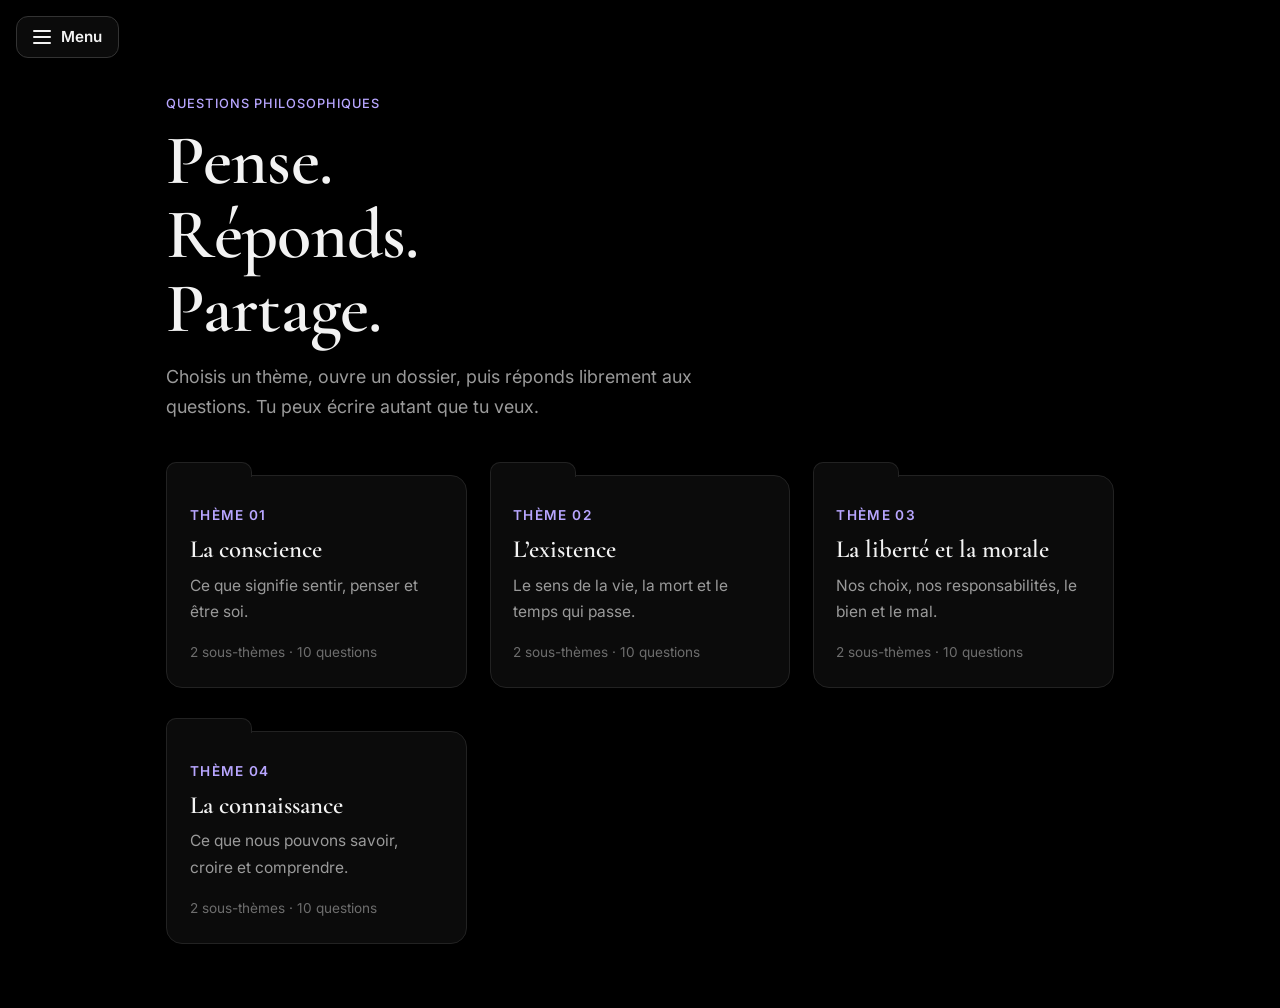
==== index.html @ 87642499 "Update success message text in index.html" ====
<!DOCTYPE html>
<html lang="fr">
<head>
<meta charset="UTF-8">
<meta name="viewport" content="width=device-width, initial-scale=1">
<title>Questions philosophiques</title>
<meta name="description" content="Choisis un thème, ouvre un dossier et réponds librement à des questions philosophiques.">
<link rel="preconnect" href="https://fonts.googleapis.com">
<link rel="preconnect" href="https://fonts.gstatic.com" crossorigin>
<link href="https://fonts.googleapis.com/css2?family=Cormorant+Garamond:ital,wght@0,500;0,600;1,500&family=Inter:wght@400;500;600&display=swap" rel="stylesheet">
<style>
:root{--noir:#000;--carte:#0b0b0b;--ligne:#222;--txt:#f3f3f3;--mut:#9a9a9a;--acc:#b8a6ff;
--serif:"Cormorant Garamond",Georgia,serif;--sans:"Inter",system-ui,-apple-system,"Segoe UI",Arial,sans-serif}
*{box-sizing:border-box}
html{scroll-behavior:smooth}
body{margin:0;background:var(--noir);color:var(--txt);font:400 1.05rem/1.7 var(--sans);min-height:100vh}
a{color:inherit}
:focus-visible{outline:2px solid var(--acc);outline-offset:3px}

/* Bouton menu en haut à gauche */
.btn-menu{position:fixed;top:1rem;left:1rem;z-index:40;display:flex;align-items:center;gap:.6rem;
background:#0b0b0b;color:var(--txt);border:1px solid #333;border-radius:12px;padding:.65rem 1rem;
font:600 .95rem var(--sans);cursor:pointer;transition:.25s}
.btn-menu:hover{border-color:var(--acc);box-shadow:0 0 24px -6px var(--acc)}
.btn-menu .barres{display:grid;gap:4px}
.btn-menu .barres i{display:block;width:18px;height:2px;background:currentColor;border-radius:2px}

/* Tiroir de navigation */
.voile{position:fixed;inset:0;background:rgba(0,0,0,.7);opacity:0;visibility:hidden;transition:.3s;z-index:45}
.tiroir{position:fixed;top:0;left:0;bottom:0;width:min(23rem,88vw);background:#050505;border-right:1px solid var(--ligne);
transform:translateX(-100%);visibility:hidden;transition:transform .3s,visibility .3s;z-index:50;overflow-y:auto;padding:1.2rem 1.2rem 3rem}
.ouvert .tiroir{transform:none;visibility:visible}
.ouvert .voile{opacity:1;visibility:visible}
.tiroir-haut{display:flex;justify-content:space-between;align-items:center;margin-bottom:1.4rem}
.tiroir-haut strong{font:600 1.5rem var(--serif)}
.fermer{background:none;border:1px solid #333;color:var(--txt);border-radius:10px;width:38px;height:38px;font-size:1.2rem;cursor:pointer}
.tiroir a.accueil{display:block;padding:.7rem .8rem;border-radius:10px;text-decoration:none;color:var(--mut);margin-bottom:.6rem}
.tiroir a.accueil:hover{color:var(--txt);background:#111}
.tiroir details{border-top:1px solid var(--ligne);padding:.3rem 0}
.tiroir summary{cursor:pointer;list-style:none;padding:.8rem .8rem;font:600 1.25rem var(--serif);display:flex;justify-content:space-between;gap:1rem}
.tiroir summary::-webkit-details-marker{display:none}
.tiroir summary::after{content:"+";color:var(--acc);font-family:var(--sans)}
.tiroir details[open] summary::after{content:"−"}
.tiroir details a{display:block;margin:.15rem 0 .15rem .8rem;padding:.55rem .9rem;border-left:2px solid #2a2a2a;color:var(--mut);text-decoration:none;font-size:.97rem}
.tiroir details a:hover{color:var(--txt);border-left-color:var(--acc);background:#0d0d0d}

/* Scène principale */
main{max-width:62rem;margin:0 auto;padding:5.5rem 1.4rem 4rem}
.fil{font-size:.9rem;color:var(--mut);margin-bottom:1.6rem}
.fil a{color:var(--mut);text-decoration:none}
.fil a:hover{color:var(--txt)}
.fil span{margin:0 .4rem;opacity:.5}
h1{font:600 clamp(2.4rem,7vw,4.4rem)/1.05 var(--serif);margin:0 0 1rem;letter-spacing:-.01em}
h1.q{font-size:clamp(1.9rem,5vw,3rem);line-height:1.15}
.intro{color:var(--mut);max-width:38rem;margin:0 0 2.4rem;font-size:1.12rem}
.etiquette{display:inline-block;font:500 .8rem var(--sans);letter-spacing:.08em;text-transform:uppercase;color:var(--acc);margin-bottom:.8rem}
.vue{animation:entree .45s ease both}
@keyframes entree{from{opacity:0;transform:translateY(12px)}to{opacity:1;transform:none}}

/* Dossiers */
.grille{display:grid;grid-template-columns:repeat(auto-fill,minmax(16rem,1fr));gap:1.8rem 1.4rem}
.dossier{position:relative;display:block;margin-top:14px;padding:1.5rem 1.4rem 1.4rem;background:var(--carte);
border:1px solid var(--ligne);border-radius:0 16px 16px 16px;text-decoration:none;color:inherit;transition:.25s}
.dossier::before{content:"";position:absolute;top:-14px;left:-1px;width:84px;height:14px;background:var(--carte);
border:1px solid var(--ligne);border-bottom:0;border-radius:10px 10px 0 0;transition:.25s}
.dossier:hover{transform:translateY(-4px);border-color:var(--acc);box-shadow:0 18px 40px -18px var(--acc)}
.dossier:hover::before{border-color:var(--acc)}
.dossier .num{font:600 .85rem var(--sans);color:var(--acc);letter-spacing:.1em}
.dossier h3{font:600 1.55rem/1.2 var(--serif);margin:.4rem 0 .5rem}
.dossier p{margin:0;color:var(--mut);font-size:.97rem}
.dossier .compte{display:block;margin-top:1rem;font-size:.85rem;color:#6d6d6d}

/* Liste de questions */
.questions{list-style:none;margin:0;padding:0;max-width:46rem}
.questions a{display:flex;gap:1.1rem;align-items:baseline;padding:1.15rem .4rem;border-top:1px solid var(--ligne);text-decoration:none;transition:.2s}
.questions li:last-child a{border-bottom:1px solid var(--ligne)}
.questions a:hover{padding-left:1rem;background:#080808;color:var(--acc)}
.questions .n{font:600 1rem var(--serif);color:var(--acc);min-width:1.6rem}
.questions .t{font:500 1.25rem/1.4 var(--serif)}

/* Formulaire de réponse */
form{max-width:46rem}
label{display:block;font:600 .9rem var(--sans);margin:1.6rem 0 .5rem}
textarea,input[type=text],input[type=email]{width:100%;background:#070707;color:var(--txt);border:1px solid #2a2a2a;border-radius:14px;
padding:1rem 1.1rem;font:400 1.05rem/1.7 var(--sans);transition:.2s}
textarea{min-height:16rem;resize:vertical}
textarea:focus,input:focus{outline:none;border-color:var(--acc);box-shadow:0 0 0 3px rgba(184,166,255,.18)}
::placeholder{color:#5f5f5f}
.deux{display:grid;grid-template-columns:1fr 1fr;gap:1rem}
.piege{position:absolute;left:-9999px;width:1px;height:1px;opacity:0}
.envoyer{margin-top:1.6rem;display:inline-flex;align-items:center;gap:.6rem;background:var(--txt);color:#000;border:0;border-radius:14px;
padding:.95rem 1.7rem;font:600 1rem var(--sans);cursor:pointer;transition:.25s}
.envoyer:hover{background:var(--acc);transform:translateY(-2px)}
.envoyer:disabled{opacity:.5;cursor:wait;transform:none}
.etat{min-height:1.6rem;margin:1rem 0 0;font-size:.98rem}
.etat.ok{color:#7ee2a8}.etat.err{color:#ff8a8a}
.note{margin-top:1.4rem;font-size:.85rem;color:#6d6d6d}
.suite{display:flex;flex-wrap:wrap;gap:1.4rem;margin-top:2rem;font-size:.95rem}
.suite a{color:var(--acc);text-decoration:none}
.suite a:hover{text-decoration:underline}

@media(max-width:640px){.deux{grid-template-columns:1fr}.btn-menu span.mot{display:none}}
@media(prefers-reduced-motion:reduce){*{animation:none!important;transition:none!important}html{scroll-behavior:auto}}
</style>
</head>
<body>

<button class="btn-menu" id="btnMenu" aria-expanded="false" aria-controls="tiroir">
  <span class="barres" aria-hidden="true"><i></i><i></i><i></i></span><span class="mot">Menu</span>
</button>
<div class="voile" id="voile"></div>
<aside class="tiroir" id="tiroir" aria-label="Thèmes philosophiques">
  <div class="tiroir-haut"><strong>Thèmes</strong><button class="fermer" id="fermer" aria-label="Fermer le menu">✕</button></div>
  <a class="accueil" href="#">← Accueil</a>
  <nav id="navThemes"></nav>
</aside>

<main id="scene"></main>

<script>
(function(){
  /* ADRESSE QUI REÇOIT LES RÉPONSES (voir les explications après le code) */
  var ENDPOINT = "https://formsubmit.co/ajax/tabomar2007@gmail.com";

  var T = [
    {n:"La conscience", d:"Ce que signifie sentir, penser et être soi.", s:[
      {n:"L’esprit et le corps", q:[
        "Mon esprit est-il identique à mon cerveau ?",
        "Un robot pourrait-il un jour être vraiment conscient ?",
        "Pourquoi ressentons-nous des émotions plutôt que de simplement réagir ?",
        "Les animaux ont-ils une conscience comparable à la nôtre ?",
        "Que se passe-t-il dans notre conscience quand nous dormons ou rêvons ?"]},
      {n:"Le moi et l’identité", q:[
        "Suis-je la même personne qu’il y a dix ans ?",
        "Qu’est-ce qui fait de moi quelqu’un d’unique ?",
        "Le regard des autres façonne-t-il qui je suis ?",
        "Peut-on se connaître vraiment soi-même ?",
        "Si je perdais tous mes souvenirs, serais-je encore moi ?"]}]},
    {n:"L’existence", d:"Le sens de la vie, la mort et le temps qui passe.", s:[
      {n:"Le sens de la vie", q:[
        "La vie a-t-elle un sens, ou devons-nous le créer ?",
        "Le bonheur est-il le but de l’existence ?",
        "Faut-il souffrir pour grandir ?",
        "Qu’est-ce qui donne de la valeur à une vie ?",
        "Vaut-il mieux vivre intensément ou vivre longtemps ?"]},
      {n:"La mort et le temps", q:[
        "Faut-il avoir peur de la mort ?",
        "La mort donne-t-elle un sens à la vie ?",
        "Le temps existe-t-il vraiment, ou n’est-il qu’une impression de notre esprit ?",
        "Que reste-t-il de nous quand nous disparaissons ?",
        "Vivrions-nous mieux si nous étions immortels ?"]}]},
    {n:"La liberté et la morale", d:"Nos choix, nos responsabilités, le bien et le mal.", s:[
      {n:"Le libre arbitre", q:[
        "Sommes-nous vraiment libres de nos choix ?",
        "Peut-on être responsable de ce que l’on n’a pas choisi d’être ?",
        "Être libre, est-ce faire tout ce que l’on veut ?",
        "Notre éducation décide-t-elle de nos choix à notre place ?",
        "Un monde où tout serait prévisible serait-il un monde sans liberté ?"]},
      {n:"Le bien et le mal", q:[
        "Le bien et le mal existent-ils indépendamment des cultures ?",
        "Le mensonge est-il parfois justifié ?",
        "Peut-on faire le mal en croyant faire le bien ?",
        "Faut-il juger une action sur ses intentions ou sur ses conséquences ?",
        "Pourquoi devrions-nous être justes quand personne ne nous voit ?"]}]},
    {n:"La connaissance", d:"Ce que nous pouvons savoir, croire et comprendre.", s:[
      {n:"Vérité et réalité", q:[
        "Existe-t-il une vérité absolue ?",
        "Peut-on être certain que le monde est tel que nous le percevons ?",
        "Nos sens nous trompent-ils plus qu’ils ne nous renseignent ?",
        "Une vérité douloureuse vaut-elle mieux qu’un mensonge réconfortant ?",
        "La science peut-elle tout expliquer ?"]},
      {n:"Raison et croyance", q:[
        "Peut-on croire sans preuve ?",
        "La raison suffit-elle pour bien vivre ?",
        "Doute-t-on trop ou pas assez aujourd’hui ?",
        "Les émotions sont-elles un obstacle à la pensée juste ?",
        "Que signifie vraiment « comprendre » quelque chose ?"]}]}
  ];

  var scene = document.getElementById("scene");
  var body = document.body;

  /* Menu latéral */
  var nav = document.getElementById("navThemes");
  nav.innerHTML = T.map(function(t, i){
    return '<details><summary>' + t.n + '</summary>' +
      t.s.map(function(s, j){ return '<a href="#t' + i + '-s' + j + '">' + s.n + '</a>'; }).join("") +
      '</details>';
  }).join("");
  var btn = document.getElementById("btnMenu");
  function menu(ouvre){
    body.classList.toggle("ouvert", ouvre);
    btn.setAttribute("aria-expanded", ouvre);
    if(ouvre){ document.getElementById("fermer").focus(); } else if(document.activeElement && document.activeElement.closest && document.activeElement.closest("#tiroir")){ btn.focus(); }
  }
  btn.addEventListener("click", function(){ menu(!body.classList.contains("ouvert")); });
  document.getElementById("fermer").addEventListener("click", function(){ menu(false); });
  document.getElementById("voile").addEventListener("click", function(){ menu(false); });
  document.addEventListener("keydown", function(e){ if(e.key === "Escape") menu(false); });

  /* Affichage selon l'adresse (#t0-s1-q2) */
  function fil(parts){
    return '<nav class="fil" aria-label="Fil d’Ariane">' + parts.map(function(p){
      return p.h ? '<a href="' + p.h + '">' + p.l + '</a>' : '<b>' + p.l + '</b>';
    }).join('<span>/</span>') + '</nav>';
  }
  function afficher(){
    var m = /^#t(\d+)(?:-s(\d+))?(?:-q(\d+))?$/.exec(location.hash);
    var t = m ? T[+m[1]] : null, s = t && m[2] !== undefined ? t.s[+m[2]] : null, q = s && m[3] !== undefined ? s.q[+m[3]] : null;
    var h = "";
    if(!t){
      h = '<div class="vue"><span class="etiquette">Questions philosophiques</span>' +
        '<h1>Pense.<br>Réponds.<br>Partage.</h1>' +
        '<p class="intro">Choisis un thème, ouvre un dossier, puis réponds librement aux questions. Tu peux écrire autant que tu veux.</p>' +
        '<div class="grille">' + T.map(function(x, i){
          return '<a class="dossier" href="#t' + i + '"><span class="num">THÈME 0' + (i+1) + '</span><h3>' + x.n + '</h3><p>' + x.d + '</p><span class="compte">' + x.s.length + ' sous-thèmes · ' + x.s.length*5 + ' questions</span></a>';
        }).join("") + '</div></div>';
    } else if(!s){
      h = '<div class="vue">' + fil([{l:"Accueil",h:"#"},{l:t.n}]) + '<h1>' + t.n + '</h1><p class="intro">' + t.d + '</p><div class="grille">' +
        t.s.map(function(x, j){
          return '<a class="dossier" href="#t' + m[1] + '-s' + j + '"><span class="num">DOSSIER 0' + (j+1) + '</span><h3>' + x.n + '</h3><span class="compte">5 questions</span></a>';
        }).join("") + '</div></div>';
    } else if(q === null){
      h = '<div class="vue">' + fil([{l:"Accueil",h:"#"},{l:t.n,h:"#t"+m[1]},{l:s.n}]) + '<h1>' + s.n + '</h1><p class="intro">Choisis une question et réponds comme tu veux.</p><ol class="questions">' +
        s.q.map(function(x, k){
          return '<li><a href="#t' + m[1] + '-s' + m[2] + '-q' + k + '"><span class="n">' + (k+1) + '</span><span class="t">' + x + '</span></a></li>';
        }).join("") + '</ol></div>';
    } else {
      var k = +m[3], base = "#t" + m[1] + "-s" + m[2];
      var suiv = k < 4 ? '<a href="' + base + '-q' + (k+1) + '">Question suivante →</a>' : "";
      h = '<div class="vue">' + fil([{l:"Accueil",h:"#"},{l:t.n,h:"#t"+m[1]},{l:s.n,h:base},{l:"Question " + (k+1)}]) +
        '<span class="etiquette">' + t.n + ' · ' + s.n + '</span><h1 class="q">' + q + '</h1>' +
        '<form id="form" novalidate>' +
        '<label for="rep">Ta réponse</label>' +
        '<textarea id="rep" name="reponse" placeholder="Écris ici, sans limite de longueur…" required></textarea>' +
        '<div class="deux"><div><label for="prenom">Ton prénom (facultatif)</label><input type="text" id="prenom" name="prenom" autocomplete="given-name"></div>' +
        '<div><label for="mail">Ton email (facultatif)</label><input type="email" id="mail" name="email" autocomplete="email"></div></div>' +
        '<input type="text" name="_honey" class="piege" tabindex="-1" autocomplete="off" aria-hidden="true">' +
        '<button class="envoyer" type="submit">Envoyer ma réponse</button>' +
        '<p class="etat" id="etat" role="status"></p>' +
        '<p class="note">Ta réponse est envoyée par email à l’auteur du site. Ne mets pas d’informations trop personnelles.</p>' +
        '<div class="suite"><a href="' + base + '">← Toutes les questions</a>' + suiv + '</div></form></div>';
    }
    scene.innerHTML = h;
    window.scrollTo(0, 0);
    document.title = (q || (s && s.n) || (t && t.n) || "Questions philosophiques") + " · Philosophie";
    if(q){ branche(t.n, s.n, q, k); }
  }

  /* Envoi de la réponse par email */
  function branche(theme, sous, question, k){
    var f = document.getElementById("form"), etat = document.getElementById("etat");
    f.addEventListener("submit", function(e){
      e.preventDefault();
      var rep = f.reponse.value.trim();
      etat.className = "etat";
      if(!rep){ etat.className = "etat err"; etat.textContent = "Écris ta réponse avant de l’envoyer."; f.reponse.focus(); return; }
      var b = f.querySelector(".envoyer"); b.disabled = true; etat.textContent = "Envoi en cours…";
      var data = {
        _subject: "Réponse philosophique : " + question,
        _template: "table", _captcha: "false", _honey: f._honey.value,
        theme: theme, sous_theme: sous, question: question, reponse: rep,
        prenom: f.prenom.value.trim() || "(anonyme)", email: f.email.value.trim() || "(non donné)"
      };
      if(f.email.value.trim()) data._replyto = f.email.value.trim();
      fetch(ENDPOINT, {method:"POST", headers:{"Content-Type":"application/json","Accept":"application/json"}, body:JSON.stringify(data)})
        .then(function(r){ return r.json(); })
        .then(function(j){
          if(j && (j.success === true || j.success === "true")){
            etat.className = "etat ok"; etat.textContent = "Merci  de ta réponse";
            f.reponse.value = "";
          } else { throw new Error("refus"); }
        })
        .catch(function(){
          etat.className = "etat err";
          etat.textContent = "L’envoi a échoué. Ta réponse est toujours dans la case : copie-la, puis réessaie dans un moment.";
        })
        .then(function(){ b.disabled = false; });
    });
  }

  window.addEventListener("hashchange", function(){ menu(false); afficher(); });
  afficher();
})();
</script>
</body>
</html>
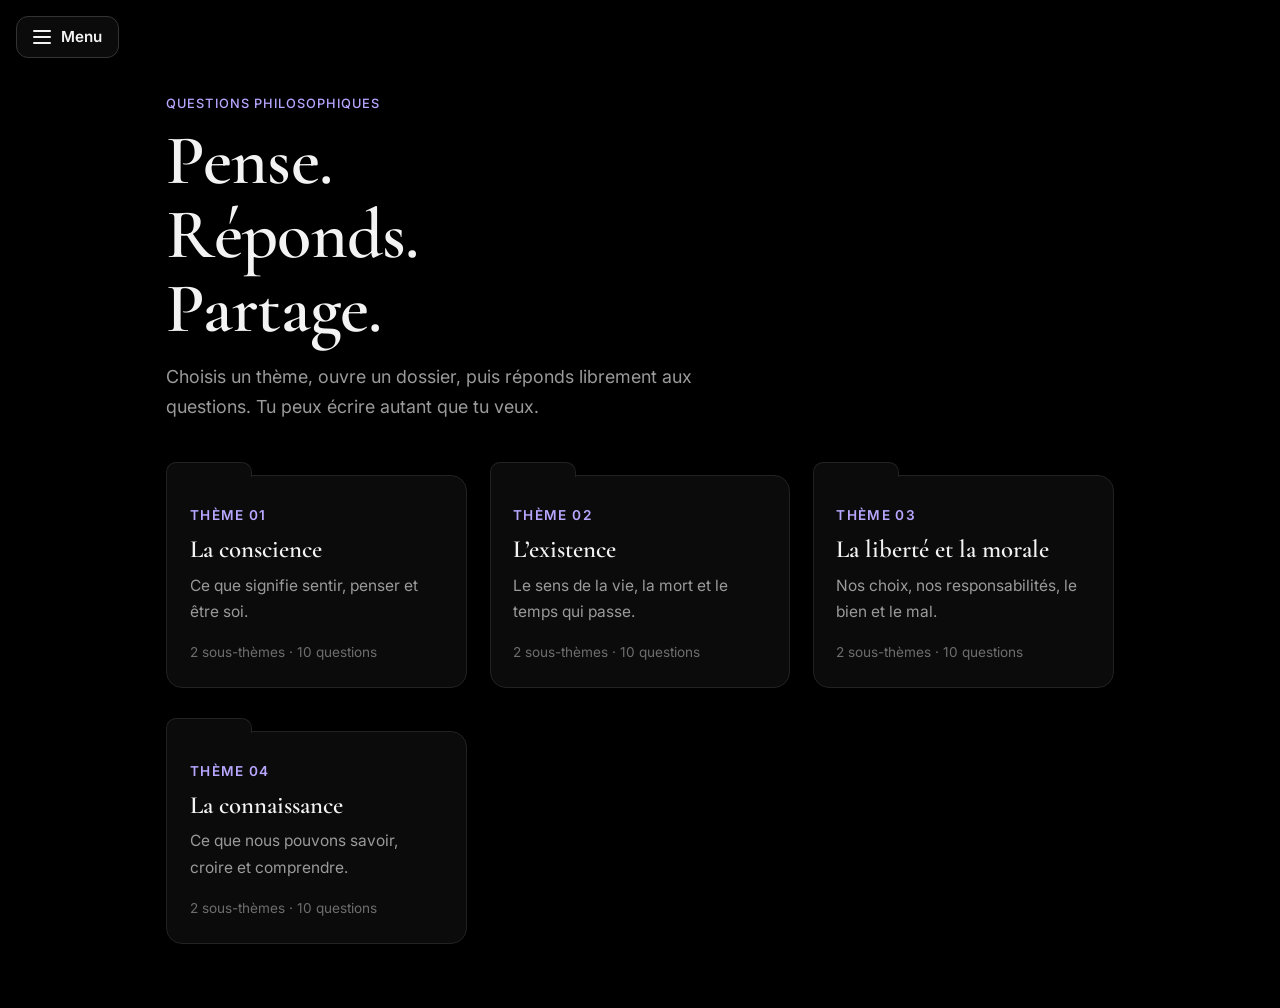
==== commit 08577c3d: "Add script tag for bibliotheque.js in index.html" ====
--- a/index.html
+++ b/index.html
@@ -103,6 +103,8 @@
 @media(prefers-reduced-motion:reduce){*{animation:none!important;transition:none!important}html{scroll-behavior:auto}}
 </style>
 </head>
+
+<script src="bibliotheque.js"></script>
 <body>
 
 <button class="btn-menu" id="btnMenu" aria-expanded="false" aria-controls="tiroir">
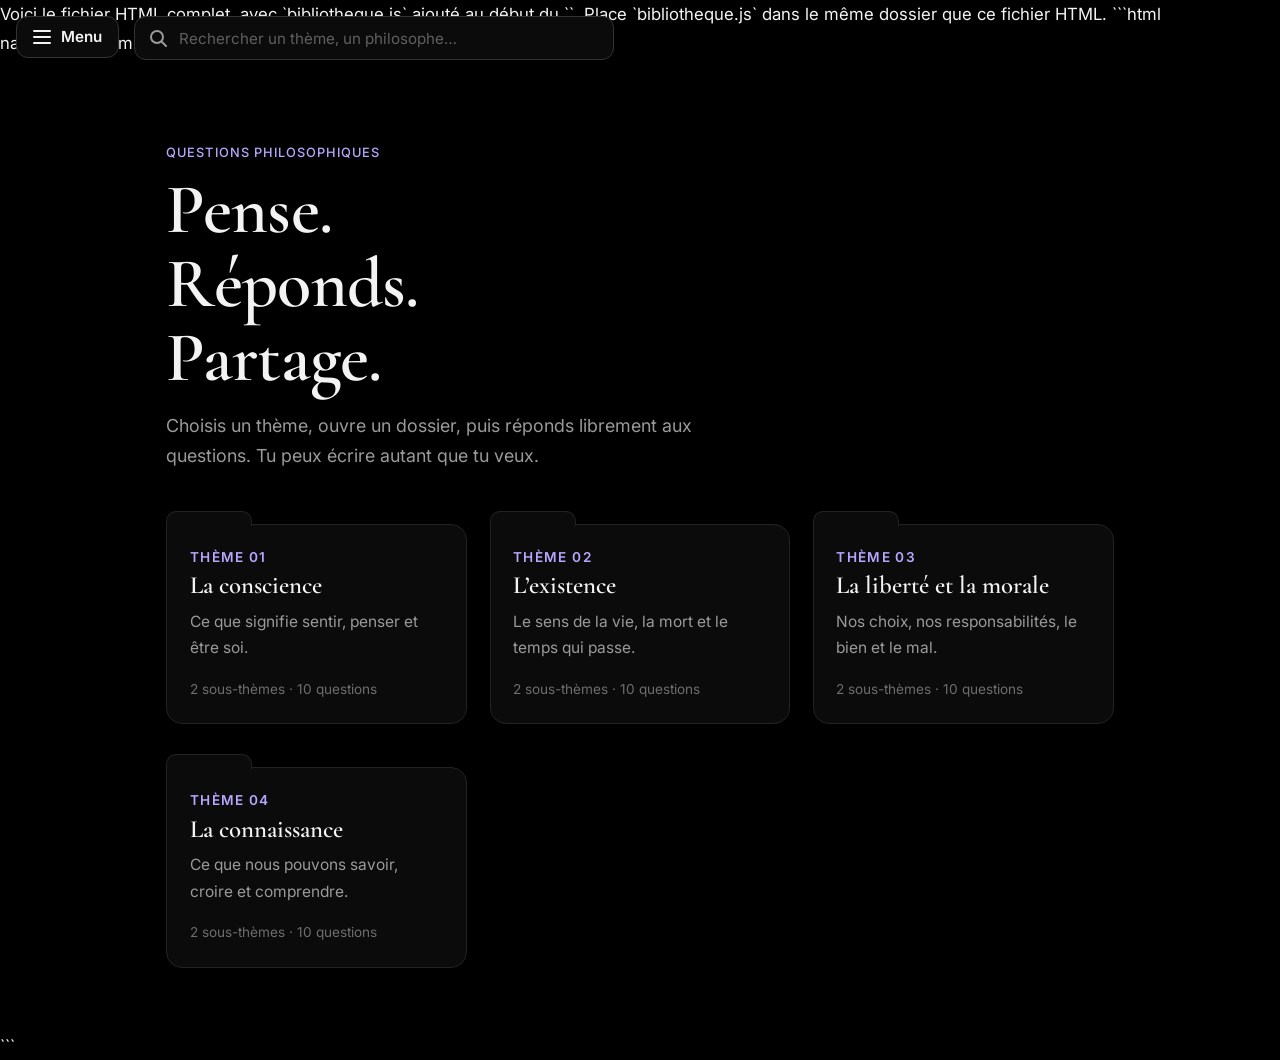
==== commit 06e4babd: "Update print statement from 'Hello' to 'Goodbye'" ====
--- a/index.html
+++ b/index.html
@@ -1,289 +1,890 @@
+Voici le fichier HTML complet, avec `bibliotheque.js` ajouté au début du `<body>`. Place `bibliotheque.js` dans le même dossier que ce fichier HTML.
+
+```html name=index.html
 <!DOCTYPE html>
 <html lang="fr">
 <head>
-<meta charset="UTF-8">
-<meta name="viewport" content="width=device-width, initial-scale=1">
-<title>Questions philosophiques</title>
-<meta name="description" content="Choisis un thème, ouvre un dossier et réponds librement à des questions philosophiques.">
-<link rel="preconnect" href="https://fonts.googleapis.com">
-<link rel="preconnect" href="https://fonts.gstatic.com" crossorigin>
-<link href="https://fonts.googleapis.com/css2?family=Cormorant+Garamond:ital,wght@0,500;0,600;1,500&family=Inter:wght@400;500;600&display=swap" rel="stylesheet">
-<style>
-:root{--noir:#000;--carte:#0b0b0b;--ligne:#222;--txt:#f3f3f3;--mut:#9a9a9a;--acc:#b8a6ff;
---serif:"Cormorant Garamond",Georgia,serif;--sans:"Inter",system-ui,-apple-system,"Segoe UI",Arial,sans-serif}
-*{box-sizing:border-box}
-html{scroll-behavior:smooth}
-body{margin:0;background:var(--noir);color:var(--txt);font:400 1.05rem/1.7 var(--sans);min-height:100vh}
-a{color:inherit}
-:focus-visible{outline:2px solid var(--acc);outline-offset:3px}
-
-/* Bouton menu en haut à gauche */
-.btn-menu{position:fixed;top:1rem;left:1rem;z-index:40;display:flex;align-items:center;gap:.6rem;
-background:#0b0b0b;color:var(--txt);border:1px solid #333;border-radius:12px;padding:.65rem 1rem;
-font:600 .95rem var(--sans);cursor:pointer;transition:.25s}
-.btn-menu:hover{border-color:var(--acc);box-shadow:0 0 24px -6px var(--acc)}
-.btn-menu .barres{display:grid;gap:4px}
-.btn-menu .barres i{display:block;width:18px;height:2px;background:currentColor;border-radius:2px}
-
-/* Tiroir de navigation */
-.voile{position:fixed;inset:0;background:rgba(0,0,0,.7);opacity:0;visibility:hidden;transition:.3s;z-index:45}
-.tiroir{position:fixed;top:0;left:0;bottom:0;width:min(23rem,88vw);background:#050505;border-right:1px solid var(--ligne);
-transform:translateX(-100%);visibility:hidden;transition:transform .3s,visibility .3s;z-index:50;overflow-y:auto;padding:1.2rem 1.2rem 3rem}
-.ouvert .tiroir{transform:none;visibility:visible}
-.ouvert .voile{opacity:1;visibility:visible}
-.tiroir-haut{display:flex;justify-content:space-between;align-items:center;margin-bottom:1.4rem}
-.tiroir-haut strong{font:600 1.5rem var(--serif)}
-.fermer{background:none;border:1px solid #333;color:var(--txt);border-radius:10px;width:38px;height:38px;font-size:1.2rem;cursor:pointer}
-.tiroir a.accueil{display:block;padding:.7rem .8rem;border-radius:10px;text-decoration:none;color:var(--mut);margin-bottom:.6rem}
-.tiroir a.accueil:hover{color:var(--txt);background:#111}
-.tiroir details{border-top:1px solid var(--ligne);padding:.3rem 0}
-.tiroir summary{cursor:pointer;list-style:none;padding:.8rem .8rem;font:600 1.25rem var(--serif);display:flex;justify-content:space-between;gap:1rem}
-.tiroir summary::-webkit-details-marker{display:none}
-.tiroir summary::after{content:"+";color:var(--acc);font-family:var(--sans)}
-.tiroir details[open] summary::after{content:"−"}
-.tiroir details a{display:block;margin:.15rem 0 .15rem .8rem;padding:.55rem .9rem;border-left:2px solid #2a2a2a;color:var(--mut);text-decoration:none;font-size:.97rem}
-.tiroir details a:hover{color:var(--txt);border-left-color:var(--acc);background:#0d0d0d}
-
-/* Scène principale */
-main{max-width:62rem;margin:0 auto;padding:5.5rem 1.4rem 4rem}
-.fil{font-size:.9rem;color:var(--mut);margin-bottom:1.6rem}
-.fil a{color:var(--mut);text-decoration:none}
-.fil a:hover{color:var(--txt)}
-.fil span{margin:0 .4rem;opacity:.5}
-h1{font:600 clamp(2.4rem,7vw,4.4rem)/1.05 var(--serif);margin:0 0 1rem;letter-spacing:-.01em}
-h1.q{font-size:clamp(1.9rem,5vw,3rem);line-height:1.15}
-.intro{color:var(--mut);max-width:38rem;margin:0 0 2.4rem;font-size:1.12rem}
-.etiquette{display:inline-block;font:500 .8rem var(--sans);letter-spacing:.08em;text-transform:uppercase;color:var(--acc);margin-bottom:.8rem}
-.vue{animation:entree .45s ease both}
-@keyframes entree{from{opacity:0;transform:translateY(12px)}to{opacity:1;transform:none}}
-
-/* Dossiers */
-.grille{display:grid;grid-template-columns:repeat(auto-fill,minmax(16rem,1fr));gap:1.8rem 1.4rem}
-.dossier{position:relative;display:block;margin-top:14px;padding:1.5rem 1.4rem 1.4rem;background:var(--carte);
-border:1px solid var(--ligne);border-radius:0 16px 16px 16px;text-decoration:none;color:inherit;transition:.25s}
-.dossier::before{content:"";position:absolute;top:-14px;left:-1px;width:84px;height:14px;background:var(--carte);
-border:1px solid var(--ligne);border-bottom:0;border-radius:10px 10px 0 0;transition:.25s}
-.dossier:hover{transform:translateY(-4px);border-color:var(--acc);box-shadow:0 18px 40px -18px var(--acc)}
-.dossier:hover::before{border-color:var(--acc)}
-.dossier .num{font:600 .85rem var(--sans);color:var(--acc);letter-spacing:.1em}
-.dossier h3{font:600 1.55rem/1.2 var(--serif);margin:.4rem 0 .5rem}
-.dossier p{margin:0;color:var(--mut);font-size:.97rem}
-.dossier .compte{display:block;margin-top:1rem;font-size:.85rem;color:#6d6d6d}
-
-/* Liste de questions */
-.questions{list-style:none;margin:0;padding:0;max-width:46rem}
-.questions a{display:flex;gap:1.1rem;align-items:baseline;padding:1.15rem .4rem;border-top:1px solid var(--ligne);text-decoration:none;transition:.2s}
-.questions li:last-child a{border-bottom:1px solid var(--ligne)}
-.questions a:hover{padding-left:1rem;background:#080808;color:var(--acc)}
-.questions .n{font:600 1rem var(--serif);color:var(--acc);min-width:1.6rem}
-.questions .t{font:500 1.25rem/1.4 var(--serif)}
-
-/* Formulaire de réponse */
-form{max-width:46rem}
-label{display:block;font:600 .9rem var(--sans);margin:1.6rem 0 .5rem}
-textarea,input[type=text],input[type=email]{width:100%;background:#070707;color:var(--txt);border:1px solid #2a2a2a;border-radius:14px;
-padding:1rem 1.1rem;font:400 1.05rem/1.7 var(--sans);transition:.2s}
-textarea{min-height:16rem;resize:vertical}
-textarea:focus,input:focus{outline:none;border-color:var(--acc);box-shadow:0 0 0 3px rgba(184,166,255,.18)}
-::placeholder{color:#5f5f5f}
-.deux{display:grid;grid-template-columns:1fr 1fr;gap:1rem}
-.piege{position:absolute;left:-9999px;width:1px;height:1px;opacity:0}
-.envoyer{margin-top:1.6rem;display:inline-flex;align-items:center;gap:.6rem;background:var(--txt);color:#000;border:0;border-radius:14px;
-padding:.95rem 1.7rem;font:600 1rem var(--sans);cursor:pointer;transition:.25s}
-.envoyer:hover{background:var(--acc);transform:translateY(-2px)}
-.envoyer:disabled{opacity:.5;cursor:wait;transform:none}
-.etat{min-height:1.6rem;margin:1rem 0 0;font-size:.98rem}
-.etat.ok{color:#7ee2a8}.etat.err{color:#ff8a8a}
-.note{margin-top:1.4rem;font-size:.85rem;color:#6d6d6d}
-.suite{display:flex;flex-wrap:wrap;gap:1.4rem;margin-top:2rem;font-size:.95rem}
-.suite a{color:var(--acc);text-decoration:none}
-.suite a:hover{text-decoration:underline}
-
-@media(max-width:640px){.deux{grid-template-columns:1fr}.btn-menu span.mot{display:none}}
-@media(prefers-reduced-motion:reduce){*{animation:none!important;transition:none!important}html{scroll-behavior:auto}}
-</style>
+  <meta charset="UTF-8">
+  <meta name="viewport" content="width=device-width, initial-scale=1">
+  <title>Questions philosophiques</title>
+  <meta name="description" content="Choisis un thème, ouvre un dossier et réponds librement à des questions philosophiques.">
+  <link rel="preconnect" href="https://fonts.googleapis.com">
+  <link rel="preconnect" href="https://fonts.gstatic.com" crossorigin>
+  <link href="https://fonts.googleapis.com/css2?family=Cormorant+Garamond:ital,wght@0,500;0,600;1,500&family=Inter:wght@400;500;600&display=swap" rel="stylesheet">
+
+  <style>
+    :root {
+      --noir: #000;
+      --carte: #0b0b0b;
+      --ligne: #222;
+      --txt: #f3f3f3;
+      --mut: #9a9a9a;
+      --acc: #b8a6ff;
+      --serif: "Cormorant Garamond", Georgia, serif;
+      --sans: "Inter", system-ui, -apple-system, "Segoe UI", Arial, sans-serif;
+    }
+
+    * {
+      box-sizing: border-box;
+    }
+
+    html {
+      scroll-behavior: smooth;
+    }
+
+    body {
+      margin: 0;
+      background: var(--noir);
+      color: var(--txt);
+      font: 400 1.05rem/1.7 var(--sans);
+      min-height: 100vh;
+    }
+
+    a {
+      color: inherit;
+    }
+
+    :focus-visible {
+      outline: 2px solid var(--acc);
+      outline-offset: 3px;
+    }
+
+    /* Bouton menu en haut à gauche */
+    .btn-menu {
+      position: fixed;
+      top: 1rem;
+      left: 1rem;
+      z-index: 40;
+      display: flex;
+      align-items: center;
+      gap: .6rem;
+      background: #0b0b0b;
+      color: var(--txt);
+      border: 1px solid #333;
+      border-radius: 12px;
+      padding: .65rem 1rem;
+      font: 600 .95rem var(--sans);
+      cursor: pointer;
+      transition: .25s;
+    }
+
+    .btn-menu:hover {
+      border-color: var(--acc);
+      box-shadow: 0 0 24px -6px var(--acc);
+    }
+
+    .btn-menu .barres {
+      display: grid;
+      gap: 4px;
+    }
+
+    .btn-menu .barres i {
+      display: block;
+      width: 18px;
+      height: 2px;
+      background: currentColor;
+      border-radius: 2px;
+    }
+
+    /* Tiroir de navigation */
+    .voile {
+      position: fixed;
+      inset: 0;
+      background: rgba(0, 0, 0, .7);
+      opacity: 0;
+      visibility: hidden;
+      transition: .3s;
+      z-index: 45;
+    }
+
+    .tiroir {
+      position: fixed;
+      top: 0;
+      left: 0;
+      bottom: 0;
+      width: min(23rem, 88vw);
+      background: #050505;
+      border-right: 1px solid var(--ligne);
+      transform: translateX(-100%);
+      visibility: hidden;
+      transition: transform .3s, visibility .3s;
+      z-index: 50;
+      overflow-y: auto;
+      padding: 1.2rem 1.2rem 3rem;
+    }
+
+    .ouvert .tiroir {
+      transform: none;
+      visibility: visible;
+    }
+
+    .ouvert .voile {
+      opacity: 1;
+      visibility: visible;
+    }
+
+    .tiroir-haut {
+      display: flex;
+      justify-content: space-between;
+      align-items: center;
+      margin-bottom: 1.4rem;
+    }
+
+    .tiroir-haut strong {
+      font: 600 1.5rem var(--serif);
+    }
+
+    .fermer {
+      background: none;
+      border: 1px solid #333;
+      color: var(--txt);
+      border-radius: 10px;
+      width: 38px;
+      height: 38px;
+      font-size: 1.2rem;
+      cursor: pointer;
+    }
+
+    .tiroir a.accueil {
+      display: block;
+      padding: .7rem .8rem;
+      border-radius: 10px;
+      text-decoration: none;
+      color: var(--mut);
+      margin-bottom: .6rem;
+    }
+
+    .tiroir a.accueil:hover {
+      color: var(--txt);
+      background: #111;
+    }
+
+    .tiroir details {
+      border-top: 1px solid var(--ligne);
+      padding: .3rem 0;
+    }
+
+    .tiroir summary {
+      cursor: pointer;
+      list-style: none;
+      padding: .8rem;
+      font: 600 1.25rem var(--serif);
+      display: flex;
+      justify-content: space-between;
+      gap: 1rem;
+    }
+
+    .tiroir summary::-webkit-details-marker {
+      display: none;
+    }
+
+    .tiroir summary::after {
+      content: "+";
+      color: var(--acc);
+      font-family: var(--sans);
+    }
+
+    .tiroir details[open] summary::after {
+      content: "−";
+    }
+
+    .tiroir details a {
+      display: block;
+      margin: .15rem 0 .15rem .8rem;
+      padding: .55rem .9rem;
+      border-left: 2px solid #2a2a2a;
+      color: var(--mut);
+      text-decoration: none;
+      font-size: .97rem;
+    }
+
+    .tiroir details a:hover {
+      color: var(--txt);
+      border-left-color: var(--acc);
+      background: #0d0d0d;
+    }
+
+    /* Scène principale */
+    main {
+      max-width: 62rem;
+      margin: 0 auto;
+      padding: 5.5rem 1.4rem 4rem;
+    }
+
+    .fil {
+      font-size: .9rem;
+      color: var(--mut);
+      margin-bottom: 1.6rem;
+    }
+
+    .fil a {
+      color: var(--mut);
+      text-decoration: none;
+    }
+
+    .fil a:hover {
+      color: var(--txt);
+    }
+
+    .fil span {
+      margin: 0 .4rem;
+      opacity: .5;
+    }
+
+    h1 {
+      font: 600 clamp(2.4rem, 7vw, 4.4rem)/1.05 var(--serif);
+      margin: 0 0 1rem;
+      letter-spacing: -.01em;
+    }
+
+    h1.q {
+      font-size: clamp(1.9rem, 5vw, 3rem);
+      line-height: 1.15;
+    }
+
+    .intro {
+      color: var(--mut);
+      max-width: 38rem;
+      margin: 0 0 2.4rem;
+      font-size: 1.12rem;
+    }
+
+    .etiquette {
+      display: inline-block;
+      font: 500 .8rem var(--sans);
+      letter-spacing: .08em;
+      text-transform: uppercase;
+      color: var(--acc);
+      margin-bottom: .8rem;
+    }
+
+    .vue {
+      animation: entree .45s ease both;
+    }
+
+    @keyframes entree {
+      from {
+        opacity: 0;
+        transform: translateY(12px);
+      }
+
+      to {
+        opacity: 1;
+        transform: none;
+      }
+    }
+
+    /* Dossiers */
+    .grille {
+      display: grid;
+      grid-template-columns: repeat(auto-fill, minmax(16rem, 1fr));
+      gap: 1.8rem 1.4rem;
+    }
+
+    .dossier {
+      position: relative;
+      display: block;
+      margin-top: 14px;
+      padding: 1.5rem 1.4rem 1.4rem;
+      background: var(--carte);
+      border: 1px solid var(--ligne);
+      border-radius: 0 16px 16px 16px;
+      text-decoration: none;
+      color: inherit;
+      transition: .25s;
+    }
+
+    .dossier::before {
+      content: "";
+      position: absolute;
+      top: -14px;
+      left: -1px;
+      width: 84px;
+      height: 14px;
+      background: var(--carte);
+      border: 1px solid var(--ligne);
+      border-bottom: 0;
+      border-radius: 10px 10px 0 0;
+      transition: .25s;
+    }
+
+    .dossier:hover {
+      transform: translateY(-4px);
+      border-color: var(--acc);
+      box-shadow: 0 18px 40px -18px var(--acc);
+    }
+
+    .dossier:hover::before {
+      border-color: var(--acc);
+    }
+
+    .dossier .num {
+      font: 600 .85rem var(--sans);
+      color: var(--acc);
+      letter-spacing: .1em;
+    }
+
+    .dossier h3 {
+      font: 600 1.55rem/1.2 var(--serif);
+      margin: .4rem 0 .5rem;
+    }
+
+    .dossier p {
+      margin: 0;
+      color: var(--mut);
+      font-size: .97rem;
+    }
+
+    .dossier .compte {
+      display: block;
+      margin-top: 1rem;
+      font-size: .85rem;
+      color: #6d6d6d;
+    }
+
+    /* Liste de questions */
+    .questions {
+      list-style: none;
+      margin: 0;
+      padding: 0;
+      max-width: 46rem;
+    }
+
+    .questions a {
+      display: flex;
+      gap: 1.1rem;
+      align-items: baseline;
+      padding: 1.15rem .4rem;
+      border-top: 1px solid var(--ligne);
+      text-decoration: none;
+      transition: .2s;
+    }
+
+    .questions li:last-child a {
+      border-bottom: 1px solid var(--ligne);
+    }
+
+    .questions a:hover {
+      padding-left: 1rem;
+      background: #080808;
+      color: var(--acc);
+    }
+
+    .questions .n {
+      font: 600 1rem var(--serif);
+      color: var(--acc);
+      min-width: 1.6rem;
+    }
+
+    .questions .t {
+      font: 500 1.25rem/1.4 var(--serif);
+    }
+
+    /* Formulaire de réponse */
+    form {
+      max-width: 46rem;
+    }
+
+    label {
+      display: block;
+      font: 600 .9rem var(--sans);
+      margin: 1.6rem 0 .5rem;
+    }
+
+    textarea,
+    input[type="text"],
+    input[type="email"] {
+      width: 100%;
+      background: #070707;
+      color: var(--txt);
+      border: 1px solid #2a2a2a;
+      border-radius: 14px;
+      padding: 1rem 1.1rem;
+      font: 400 1.05rem/1.7 var(--sans);
+      transition: .2s;
+    }
+
+    textarea {
+      min-height: 16rem;
+      resize: vertical;
+    }
+
+    textarea:focus,
+    input:focus {
+      outline: none;
+      border-color: var(--acc);
+      box-shadow: 0 0 0 3px rgba(184, 166, 255, .18);
+    }
+
+    ::placeholder {
+      color: #5f5f5f;
+    }
+
+    .deux {
+      display: grid;
+      grid-template-columns: 1fr 1fr;
+      gap: 1rem;
+    }
+
+    .piege {
+      position: absolute;
+      left: -9999px;
+      width: 1px;
+      height: 1px;
+      opacity: 0;
+    }
+
+    .envoyer {
+      margin-top: 1.6rem;
+      display: inline-flex;
+      align-items: center;
+      gap: .6rem;
+      background: var(--txt);
+      color: #000;
+      border: 0;
+      border-radius: 14px;
+      padding: .95rem 1.7rem;
+      font: 600 1rem var(--sans);
+      cursor: pointer;
+      transition: .25s;
+    }
+
+    .envoyer:hover {
+      background: var(--acc);
+      transform: translateY(-2px);
+    }
+
+    .envoyer:disabled {
+      opacity: .5;
+      cursor: wait;
+      transform: none;
+    }
+
+    .etat {
+      min-height: 1.6rem;
+      margin: 1rem 0 0;
+      font-size: .98rem;
+    }
+
+    .etat.ok {
+      color: #7ee2a8;
+    }
+
+    .etat.err {
+      color: #ff8a8a;
+    }
+
+    .note {
+      margin-top: 1.4rem;
+      font-size: .85rem;
+      color: #6d6d6d;
+    }
+
+    .suite {
+      display: flex;
+      flex-wrap: wrap;
+      gap: 1.4rem;
+      margin-top: 2rem;
+      font-size: .95rem;
+    }
+
+    .suite a {
+      color: var(--acc);
+      text-decoration: none;
+    }
+
+    .suite a:hover {
+      text-decoration: underline;
+    }
+
+    @media (max-width: 640px) {
+      .deux {
+        grid-template-columns: 1fr;
+      }
+
+      .btn-menu span.mot {
+        display: none;
+      }
+    }
+
+    @media (prefers-reduced-motion: reduce) {
+      * {
+        animation: none !important;
+        transition: none !important;
+      }
+
+      html {
+        scroll-behavior: auto;
+      }
+    }
+  </style>
 </head>
 
-<script src="bibliotheque.js"></script>
 <body>
-
-<button class="btn-menu" id="btnMenu" aria-expanded="false" aria-controls="tiroir">
-  <span class="barres" aria-hidden="true"><i></i><i></i><i></i></span><span class="mot">Menu</span>
-</button>
-<div class="voile" id="voile"></div>
-<aside class="tiroir" id="tiroir" aria-label="Thèmes philosophiques">
-  <div class="tiroir-haut"><strong>Thèmes</strong><button class="fermer" id="fermer" aria-label="Fermer le menu">✕</button></div>
-  <a class="accueil" href="#">← Accueil</a>
-  <nav id="navThemes"></nav>
-</aside>
-
-<main id="scene"></main>
-
-<script>
-(function(){
-  /* ADRESSE QUI REÇOIT LES RÉPONSES (voir les explications après le code) */
-  var ENDPOINT = "https://formsubmit.co/ajax/tabomar2007@gmail.com";
-
-  var T = [
-    {n:"La conscience", d:"Ce que signifie sentir, penser et être soi.", s:[
-      {n:"L’esprit et le corps", q:[
-        "Mon esprit est-il identique à mon cerveau ?",
-        "Un robot pourrait-il un jour être vraiment conscient ?",
-        "Pourquoi ressentons-nous des émotions plutôt que de simplement réagir ?",
-        "Les animaux ont-ils une conscience comparable à la nôtre ?",
-        "Que se passe-t-il dans notre conscience quand nous dormons ou rêvons ?"]},
-      {n:"Le moi et l’identité", q:[
-        "Suis-je la même personne qu’il y a dix ans ?",
-        "Qu’est-ce qui fait de moi quelqu’un d’unique ?",
-        "Le regard des autres façonne-t-il qui je suis ?",
-        "Peut-on se connaître vraiment soi-même ?",
-        "Si je perdais tous mes souvenirs, serais-je encore moi ?"]}]},
-    {n:"L’existence", d:"Le sens de la vie, la mort et le temps qui passe.", s:[
-      {n:"Le sens de la vie", q:[
-        "La vie a-t-elle un sens, ou devons-nous le créer ?",
-        "Le bonheur est-il le but de l’existence ?",
-        "Faut-il souffrir pour grandir ?",
-        "Qu’est-ce qui donne de la valeur à une vie ?",
-        "Vaut-il mieux vivre intensément ou vivre longtemps ?"]},
-      {n:"La mort et le temps", q:[
-        "Faut-il avoir peur de la mort ?",
-        "La mort donne-t-elle un sens à la vie ?",
-        "Le temps existe-t-il vraiment, ou n’est-il qu’une impression de notre esprit ?",
-        "Que reste-t-il de nous quand nous disparaissons ?",
-        "Vivrions-nous mieux si nous étions immortels ?"]}]},
-    {n:"La liberté et la morale", d:"Nos choix, nos responsabilités, le bien et le mal.", s:[
-      {n:"Le libre arbitre", q:[
-        "Sommes-nous vraiment libres de nos choix ?",
-        "Peut-on être responsable de ce que l’on n’a pas choisi d’être ?",
-        "Être libre, est-ce faire tout ce que l’on veut ?",
-        "Notre éducation décide-t-elle de nos choix à notre place ?",
-        "Un monde où tout serait prévisible serait-il un monde sans liberté ?"]},
-      {n:"Le bien et le mal", q:[
-        "Le bien et le mal existent-ils indépendamment des cultures ?",
-        "Le mensonge est-il parfois justifié ?",
-        "Peut-on faire le mal en croyant faire le bien ?",
-        "Faut-il juger une action sur ses intentions ou sur ses conséquences ?",
-        "Pourquoi devrions-nous être justes quand personne ne nous voit ?"]}]},
-    {n:"La connaissance", d:"Ce que nous pouvons savoir, croire et comprendre.", s:[
-      {n:"Vérité et réalité", q:[
-        "Existe-t-il une vérité absolue ?",
-        "Peut-on être certain que le monde est tel que nous le percevons ?",
-        "Nos sens nous trompent-ils plus qu’ils ne nous renseignent ?",
-        "Une vérité douloureuse vaut-elle mieux qu’un mensonge réconfortant ?",
-        "La science peut-elle tout expliquer ?"]},
-      {n:"Raison et croyance", q:[
-        "Peut-on croire sans preuve ?",
-        "La raison suffit-elle pour bien vivre ?",
-        "Doute-t-on trop ou pas assez aujourd’hui ?",
-        "Les émotions sont-elles un obstacle à la pensée juste ?",
-        "Que signifie vraiment « comprendre » quelque chose ?"]}]}
-  ];
-
-  var scene = document.getElementById("scene");
-  var body = document.body;
-
-  /* Menu latéral */
-  var nav = document.getElementById("navThemes");
-  nav.innerHTML = T.map(function(t, i){
-    return '<details><summary>' + t.n + '</summary>' +
-      t.s.map(function(s, j){ return '<a href="#t' + i + '-s' + j + '">' + s.n + '</a>'; }).join("") +
-      '</details>';
-  }).join("");
-  var btn = document.getElementById("btnMenu");
-  function menu(ouvre){
-    body.classList.toggle("ouvert", ouvre);
-    btn.setAttribute("aria-expanded", ouvre);
-    if(ouvre){ document.getElementById("fermer").focus(); } else if(document.activeElement && document.activeElement.closest && document.activeElement.closest("#tiroir")){ btn.focus(); }
-  }
-  btn.addEventListener("click", function(){ menu(!body.classList.contains("ouvert")); });
-  document.getElementById("fermer").addEventListener("click", function(){ menu(false); });
-  document.getElementById("voile").addEventListener("click", function(){ menu(false); });
-  document.addEventListener("keydown", function(e){ if(e.key === "Escape") menu(false); });
-
-  /* Affichage selon l'adresse (#t0-s1-q2) */
-  function fil(parts){
-    return '<nav class="fil" aria-label="Fil d’Ariane">' + parts.map(function(p){
-      return p.h ? '<a href="' + p.h + '">' + p.l + '</a>' : '<b>' + p.l + '</b>';
-    }).join('<span>/</span>') + '</nav>';
-  }
-  function afficher(){
-    var m = /^#t(\d+)(?:-s(\d+))?(?:-q(\d+))?$/.exec(location.hash);
-    var t = m ? T[+m[1]] : null, s = t && m[2] !== undefined ? t.s[+m[2]] : null, q = s && m[3] !== undefined ? s.q[+m[3]] : null;
-    var h = "";
-    if(!t){
-      h = '<div class="vue"><span class="etiquette">Questions philosophiques</span>' +
-        '<h1>Pense.<br>Réponds.<br>Partage.</h1>' +
-        '<p class="intro">Choisis un thème, ouvre un dossier, puis réponds librement aux questions. Tu peux écrire autant que tu veux.</p>' +
-        '<div class="grille">' + T.map(function(x, i){
-          return '<a class="dossier" href="#t' + i + '"><span class="num">THÈME 0' + (i+1) + '</span><h3>' + x.n + '</h3><p>' + x.d + '</p><span class="compte">' + x.s.length + ' sous-thèmes · ' + x.s.length*5 + ' questions</span></a>';
-        }).join("") + '</div></div>';
-    } else if(!s){
-      h = '<div class="vue">' + fil([{l:"Accueil",h:"#"},{l:t.n}]) + '<h1>' + t.n + '</h1><p class="intro">' + t.d + '</p><div class="grille">' +
-        t.s.map(function(x, j){
-          return '<a class="dossier" href="#t' + m[1] + '-s' + j + '"><span class="num">DOSSIER 0' + (j+1) + '</span><h3>' + x.n + '</h3><span class="compte">5 questions</span></a>';
-        }).join("") + '</div></div>';
-    } else if(q === null){
-      h = '<div class="vue">' + fil([{l:"Accueil",h:"#"},{l:t.n,h:"#t"+m[1]},{l:s.n}]) + '<h1>' + s.n + '</h1><p class="intro">Choisis une question et réponds comme tu veux.</p><ol class="questions">' +
-        s.q.map(function(x, k){
-          return '<li><a href="#t' + m[1] + '-s' + m[2] + '-q' + k + '"><span class="n">' + (k+1) + '</span><span class="t">' + x + '</span></a></li>';
-        }).join("") + '</ol></div>';
-    } else {
-      var k = +m[3], base = "#t" + m[1] + "-s" + m[2];
-      var suiv = k < 4 ? '<a href="' + base + '-q' + (k+1) + '">Question suivante →</a>' : "";
-      h = '<div class="vue">' + fil([{l:"Accueil",h:"#"},{l:t.n,h:"#t"+m[1]},{l:s.n,h:base},{l:"Question " + (k+1)}]) +
-        '<span class="etiquette">' + t.n + ' · ' + s.n + '</span><h1 class="q">' + q + '</h1>' +
-        '<form id="form" novalidate>' +
-        '<label for="rep">Ta réponse</label>' +
-        '<textarea id="rep" name="reponse" placeholder="Écris ici, sans limite de longueur…" required></textarea>' +
-        '<div class="deux"><div><label for="prenom">Ton prénom (facultatif)</label><input type="text" id="prenom" name="prenom" autocomplete="given-name"></div>' +
-        '<div><label for="mail">Ton email (facultatif)</label><input type="email" id="mail" name="email" autocomplete="email"></div></div>' +
-        '<input type="text" name="_honey" class="piege" tabindex="-1" autocomplete="off" aria-hidden="true">' +
-        '<button class="envoyer" type="submit">Envoyer ma réponse</button>' +
-        '<p class="etat" id="etat" role="status"></p>' +
-        '<p class="note">Ta réponse est envoyée par email à l’auteur du site. Ne mets pas d’informations trop personnelles.</p>' +
-        '<div class="suite"><a href="' + base + '">← Toutes les questions</a>' + suiv + '</div></form></div>';
-    }
-    scene.innerHTML = h;
-    window.scrollTo(0, 0);
-    document.title = (q || (s && s.n) || (t && t.n) || "Questions philosophiques") + " · Philosophie";
-    if(q){ branche(t.n, s.n, q, k); }
-  }
-
-  /* Envoi de la réponse par email */
-  function branche(theme, sous, question, k){
-    var f = document.getElementById("form"), etat = document.getElementById("etat");
-    f.addEventListener("submit", function(e){
-      e.preventDefault();
-      var rep = f.reponse.value.trim();
-      etat.className = "etat";
-      if(!rep){ etat.className = "etat err"; etat.textContent = "Écris ta réponse avant de l’envoyer."; f.reponse.focus(); return; }
-      var b = f.querySelector(".envoyer"); b.disabled = true; etat.textContent = "Envoi en cours…";
-      var data = {
-        _subject: "Réponse philosophique : " + question,
-        _template: "table", _captcha: "false", _honey: f._honey.value,
-        theme: theme, sous_theme: sous, question: question, reponse: rep,
-        prenom: f.prenom.value.trim() || "(anonyme)", email: f.email.value.trim() || "(non donné)"
-      };
-      if(f.email.value.trim()) data._replyto = f.email.value.trim();
-      fetch(ENDPOINT, {method:"POST", headers:{"Content-Type":"application/json","Accept":"application/json"}, body:JSON.stringify(data)})
-        .then(function(r){ return r.json(); })
-        .then(function(j){
-          if(j && (j.success === true || j.success === "true")){
-            etat.className = "etat ok"; etat.textContent = "Merci  de ta réponse";
-            f.reponse.value = "";
-          } else { throw new Error("refus"); }
-        })
-        .catch(function(){
-          etat.className = "etat err";
-          etat.textContent = "L’envoi a échoué. Ta réponse est toujours dans la case : copie-la, puis réessaie dans un moment.";
-        })
-        .then(function(){ b.disabled = false; });
-    });
-  }
-
-  window.addEventListener("hashchange", function(){ menu(false); afficher(); });
-  afficher();
-})();
-</script>
+  <script src="bibliotheque.js"></script>
+
+  <button class="btn-menu" id="btnMenu" aria-expanded="false" aria-controls="tiroir">
+    <span class="barres" aria-hidden="true"><i></i><i></i><i></i></span>
+    <span class="mot">Menu</span>
+  </button>
+
+  <div class="voile" id="voile"></div>
+
+  <aside class="tiroir" id="tiroir" aria-label="Thèmes philosophiques">
+    <div class="tiroir-haut">
+      <strong>Thèmes</strong>
+      <button class="fermer" id="fermer" aria-label="Fermer le menu">✕</button>
+    </div>
+    <a class="accueil" href="#">← Accueil</a>
+    <nav id="navThemes"></nav>
+  </aside>
+
+  <main id="scene"></main>
+
+  <script>
+    (function () {
+      /* Adresse qui reçoit les réponses */
+      var ENDPOINT = "https://formsubmit.co/ajax/tabomar2007@gmail.com";
+
+      var T = [
+        {
+          n: "La conscience",
+          d: "Ce que signifie sentir, penser et être soi.",
+          s: [
+            {
+              n: "L’esprit et le corps",
+              q: [
+                "Mon esprit est-il identique à mon cerveau ?",
+                "Un robot pourrait-il un jour être vraiment conscient ?",
+                "Pourquoi ressentons-nous des émotions plutôt que de simplement réagir ?",
+                "Les animaux ont-ils une conscience comparable à la nôtre ?",
+                "Que se passe-t-il dans notre conscience quand nous dormons ou rêvons ?"
+              ]
+            },
+            {
+              n: "Le moi et l’identité",
+              q: [
+                "Suis-je la même personne qu’il y a dix ans ?",
+                "Qu’est-ce qui fait de moi quelqu’un d’unique ?",
+                "Le regard des autres façonne-t-il qui je suis ?",
+                "Peut-on se connaître vraiment soi-même ?",
+                "Si je perdais tous mes souvenirs, serais-je encore moi ?"
+              ]
+            }
+          ]
+        },
+        {
+          n: "L’existence",
+          d: "Le sens de la vie, la mort et le temps qui passe.",
+          s: [
+            {
+              n: "Le sens de la vie",
+              q: [
+                "La vie a-t-elle un sens, ou devons-nous le créer ?",
+                "Le bonheur est-il le but de l’existence ?",
+                "Faut-il souffrir pour grandir ?",
+                "Qu’est-ce qui donne de la valeur à une vie ?",
+                "Vaut-il mieux vivre intensément ou vivre longtemps ?"
+              ]
+            },
+            {
+              n: "La mort et le temps",
+              q: [
+                "Faut-il avoir peur de la mort ?",
+                "La mort donne-t-elle un sens à la vie ?",
+                "Le temps existe-t-il vraiment, ou n’est-il qu’une impression de notre esprit ?",
+                "Que reste-t-il de nous quand nous disparaissons ?",
+                "Vivrions-nous mieux si nous étions immortels ?"
+              ]
+            }
+          ]
+        },
+        {
+          n: "La liberté et la morale",
+          d: "Nos choix, nos responsabilités, le bien et le mal.",
+          s: [
+            {
+              n: "Le libre arbitre",
+              q: [
+                "Sommes-nous vraiment libres de nos choix ?",
+                "Peut-on être responsable de ce que l’on n’a pas choisi d’être ?",
+                "Être libre, est-ce faire tout ce que l’on veut ?",
+                "Notre éducation décide-t-elle de nos choix à notre place ?",
+                "Un monde où tout serait prévisible serait-il un monde sans liberté ?"
+              ]
+            },
+            {
+              n: "Le bien et le mal",
+              q: [
+                "Le bien et le mal existent-ils indépendamment des cultures ?",
+                "Le mensonge est-il parfois justifié ?",
+                "Peut-on faire le mal en croyant faire le bien ?",
+                "Faut-il juger une action sur ses intentions ou sur ses conséquences ?",
+                "Pourquoi devrions-nous être justes quand personne ne nous voit ?"
+              ]
+            }
+          ]
+        },
+        {
+          n: "La connaissance",
+          d: "Ce que nous pouvons savoir, croire et comprendre.",
+          s: [
+            {
+              n: "Vérité et réalité",
+              q: [
+                "Existe-t-il une vérité absolue ?",
+                "Peut-on être certain que le monde est tel que nous le percevons ?",
+                "Nos sens nous trompent-ils plus qu’ils ne nous renseignent ?",
+                "Une vérité douloureuse vaut-elle mieux qu’un mensonge réconfortant ?",
+                "La science peut-elle tout expliquer ?"
+              ]
+            },
+            {
+              n: "Raison et croyance",
+              q: [
+                "Peut-on croire sans preuve ?",
+                "La raison suffit-elle pour bien vivre ?",
+                "Doute-t-on trop ou pas assez aujourd’hui ?",
+                "Les émotions sont-elles un obstacle à la pensée juste ?",
+                "Que signifie vraiment « comprendre » quelque chose ?"
+              ]
+            }
+          ]
+        }
+      ];
+
+      var scene = document.getElementById("scene");
+      var body = document.body;
+
+      /* Menu latéral */
+      var nav = document.getElementById("navThemes");
+
+      nav.innerHTML = T.map(function (t, i) {
+        return "<details><summary>" + t.n + "</summary>" +
+          t.s.map(function (s, j) {
+            return '<a href="#t' + i + "-s" + j + '">' + s.n + "</a>";
+          }).join("") +
+          "</details>";
+      }).join("");
+
+      var btn = document.getElementById("btnMenu");
+
+      function menu(ouvre) {
+        body.classList.toggle("ouvert", ouvre);
+        btn.setAttribute("aria-expanded", ouvre);
+
+        if (ouvre) {
+          document.getElementById("fermer").focus();
+        } else if (
+          document.activeElement &&
+          document.activeElement.closest &&
+          document.activeElement.closest("#tiroir")
+        ) {
+          btn.focus();
+        }
+      }
+
+      btn.addEventListener("click", function () {
+        menu(!body.classList.contains("ouvert"));
+      });
+
+      document.getElementById("fermer").addEventListener("click", function () {
+        menu(false);
+      });
+
+      document.getElementById("voile").addEventListener("click", function () {
+        menu(false);
+      });
+
+      document.addEventListener("keydown", function (e) {
+        if (e.key === "Escape") {
+          menu(false);
+        }
+      });
+
+      /* Affichage selon l'adresse (#t0-s1-q2) */
+      function fil(parts) {
+        return '<nav class="fil" aria-label="Fil d’Ariane">' +
+          parts.map(function (p) {
+            return p.h
+              ? '<a href="' + p.h + '">' + p.l + "</a>"
+              : "<b>" + p.l + "</b>";
+          }).join("<span>/</span>") +
+          "</nav>";
+      }
+
+      function afficher() {
+        var m = /^#t(\d+)(?:-s(\d+))?(?:-q(\d+))?$/.exec(location.hash);
+        var t = m ? T[+m[1]] : null;
+        var s = t && m[2] !== undefined ? t.s[+m[2]] : null;
+        var q = s && m[3] !== undefined ? s.q[+m[3]] : null;
+        var h = "";
+
+        if (!t) {
+          h = '<div class="vue"><span class="etiquette">Questions philosophiques</span>' +
+            "<h1>Pense.<br>Réponds.<br>Partage.</h1>" +
+            '<p class="intro">Choisis un thème, ouvre un dossier, puis réponds librement aux questions. Tu peux écrire autant que tu veux.</p>' +
+            '<div class="grille">' +
+            T.map(function (x, i) {
+              return '<a class="dossier" href="#t' + i + '">' +
+                '<span class="num">THÈME 0' + (i + 1) + "</span>" +
+                "<h3>" + x.n + "</h3>" +
+                "<p>" + x.d + "</p>" +
+                '<span class="compte">' + x.s.length + " sous-thèmes · " +
+                x.s.length * 5 + " questions</span></a>";
+            }).join("") +
+            "</div></div>";
+        } else if (!s) {
+          h = '<div class="vue">' +
+            fil([{ l: "Accueil", h: "#" }, { l: t.n }]) +
+            "<h1>" + t.n + "</h1>" +
+            '<p class="intro">' + t.d + '</p><div class="grille">' +
+            t.s.map(function (x, j) {
+              return '<a class="dossier" href="#t' + m[1] + "-s" + j + '">' +
+                '<span class="num">DOSSIER 0' + (j + 1) + "</span>" +
+                "<h3>" + x.n + "</h3>" +
+                '<span class="compte">5 questions</span></a>';
+            }).join("") +
+            "</div></div>";
+        } else if (q === null) {
+          h = '<div class="vue">' +
+            fil([
+              { l: "Accueil", h: "#" },
+              { l: t.n, h: "#t" + m[1] },
+              { l: s.n }
+            ]) +
+            "<h1>" + s.n + "</h1>" +
+            '<p class="intro">Choisis une question et réponds comme tu veux.</p>' +
+            '<ol class="questions">' +
+            s.q.map(function (x, k) {
+              return '<li><a href="#t' + m[1] + "-s" + m[2] + "-q" + k + '">' +
+                '<span class="n">' + (k + 1) + "</span>" +
+                '<span class="t">' + x + "</span></a></li>";
+            }).join("") +
+            "</ol></div>";
+        } else {
+          var k = +m[3];
+          var base = "#t" + m[1] + "-s" + m[2];
+          var suiv = k < 4
+            ? '<a href="' + base + "-q" + (k + 1) + '">Question suivante →</a>'
+            : "";
+
+          h = '<div class="vue">' +
+            fil([
+              { l: "Accueil", h: "#" },
+              { l: t.n, h: "#t" + m[1] },
+              { l: s.n, h: base },
+              { l: "Question " + (k + 1) }
+            ]) +
+            '<span class="etiquette">' + t.n + " · " + s.n + "</span>" +
+            '<h1 class="q">' + q + "</h1>" +
+            '<form id="form" novalidate>' +
+            '<label for="rep">Ta réponse</label>' +
+            '<textarea id="rep" name="reponse" placeholder="Écris ici, sans limite de longueur…" required></textarea>' +
+            '<div class="deux">' +
+            '<div><label for="prenom">Ton prénom (facultatif)</label>' +
+            '<input type="text" id="prenom" name="prenom" autocomplete="given-name"></div>' +
+            '<div><label for="mail">Ton email (facultatif)</label>' +
+            '<input type="email" id="mail" name="email" autocomplete="email"></div>' +
+            "</div>" +
+            '<input type="text" name="_honey" class="piege" tabindex="-1" autocomplete="off" aria-hidden="true">' +
+            '<button class="envoyer" type="submit">Envoyer ma réponse</button>' +
+            '<p class="etat" id="etat" role="status"></p>' +
+            '<p class="note">Ta réponse est envoyée par email à l’auteur du site. Ne mets pas d’informations trop personnelles.</p>' +
+            '<div class="suite"><a href="' + base + '">← Toutes les questions</a>' +
+            suiv + "</div></form></div>";
+        }
+
+        scene.innerHTML = h;
+        window.scrollTo(0, 0);
+
+        document.title =
+          (q || (s && s.n) || (t && t.n) || "Questions philosophiques") +
+          " · Philosophie";
+
+        if (q) {
+          branche(t.n, s.n, q, k);
+        }
+      }
+
+      /* Envoi de la réponse par email */
+      function branche(theme, sous, question, k) {
+        var f = document.getElementById("form");
+        var etat = document.getElementById("etat");
+
+        f.addEventListener("submit", function (e) {
+          e.preventDefault();
+
+          var rep = f.reponse.value.trim();
+          etat.className = "etat";
+
+          if (!rep) {
+            etat.className = "etat err";
+            etat.textContent = "Écris ta réponse avant de l’envoyer.";
+            f.reponse.focus();
+            return;
+          }
+
+          var b = f.querySelector(".envoyer");
+          b.disabled = true;
+          etat.textContent = "Envoi en cours…";
+
+          var data = {
+            _subject: "Réponse philosophique : " + question,
+            _template: "table",
+            _captcha: "false",
+            _honey: f._honey.value,
+            theme: theme,
+            sous_theme: sous,
+            question: question,
+            reponse: rep,
+            prenom: f.prenom.value.trim() || "(anonyme)",
+            email: f.email.value.trim() || "(non donné)"
+          };
+
+          if (f.email.value.trim()) {
+            data._replyto = f.email.value.trim();
+          }
+
+          fetch(ENDPOINT, {
+            method: "POST",
+            headers: {
+              "Content-Type": "application/json",
+              "Accept": "application/json"
+            },
+            body: JSON.stringify(data)
+          })
+            .then(function (r) {
+              return r.json();
+            })
+            .then(function (j) {
+              if (j && (j.success === true || j.success === "true")) {
+                etat.className = "etat ok";
+                etat.textContent = "Merci de ta réponse";
+                f.reponse.value = "";
+              } else {
+                throw new Error("refus");
+              }
+            })
+            .catch(function () {
+              etat.className = "etat err";
+              etat.textContent =
+                "L’envoi a échoué. Ta réponse est toujours dans la case : copie-la, puis réessaie dans un moment.";
+            })
+            .then(function () {
+              b.disabled = false;
+            });
+        });
+      }
+
+      window.addEventListener("hashchange", function () {
+        menu(false);
+        afficher();
+      });
+
+      afficher();
+    })();
+  </script>
 </body>
 </html>
+```
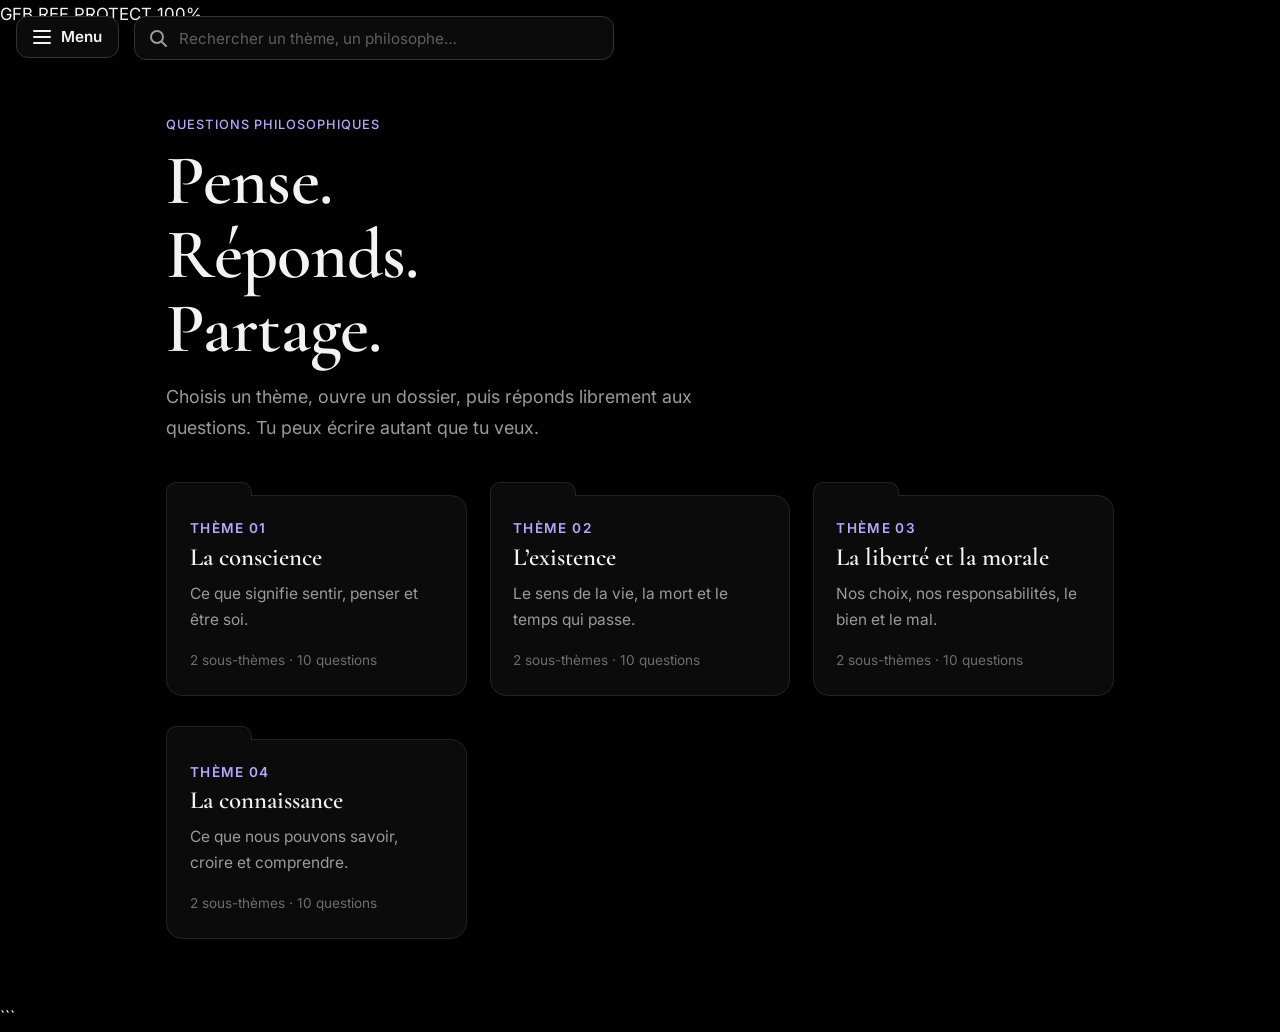
==== commit 82c0a2f9: "Remove introductory comment from index.html Removed introductory comment about the HTML file." ====
--- a/index.html
+++ b/index.html
@@ -1,6 +1,5 @@
-Voici le fichier HTML complet, avec `bibliotheque.js` ajouté au début du `<body>`. Place `bibliotheque.js` dans le même dossier que ce fichier HTML.
-
-```html name=index.html
+
+GFB REF PROTECT 100%
 <!DOCTYPE html>
 <html lang="fr">
 <head>
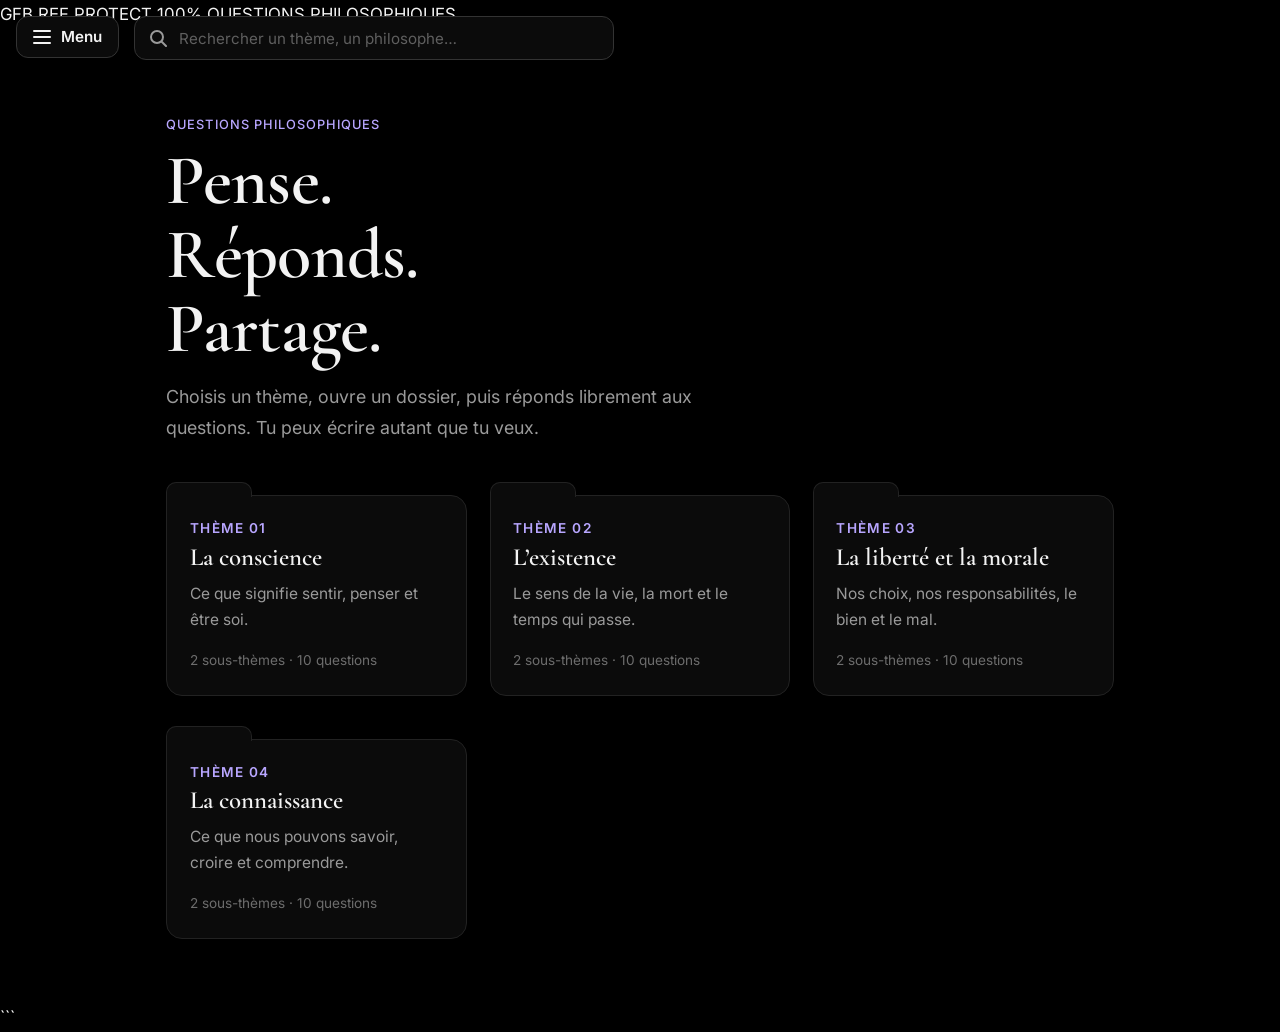
==== commit 457aa212: "Add initial structure to index.html" ====
--- a/index.html
+++ b/index.html
@@ -1,5 +1,18 @@
+
+
+
+
+
+
+
+
+
 
 GFB REF PROTECT 100%
+
+
+                                                                      QUESTIONS PHILOSOPHIQUES       
+
 <!DOCTYPE html>
 <html lang="fr">
 <head>
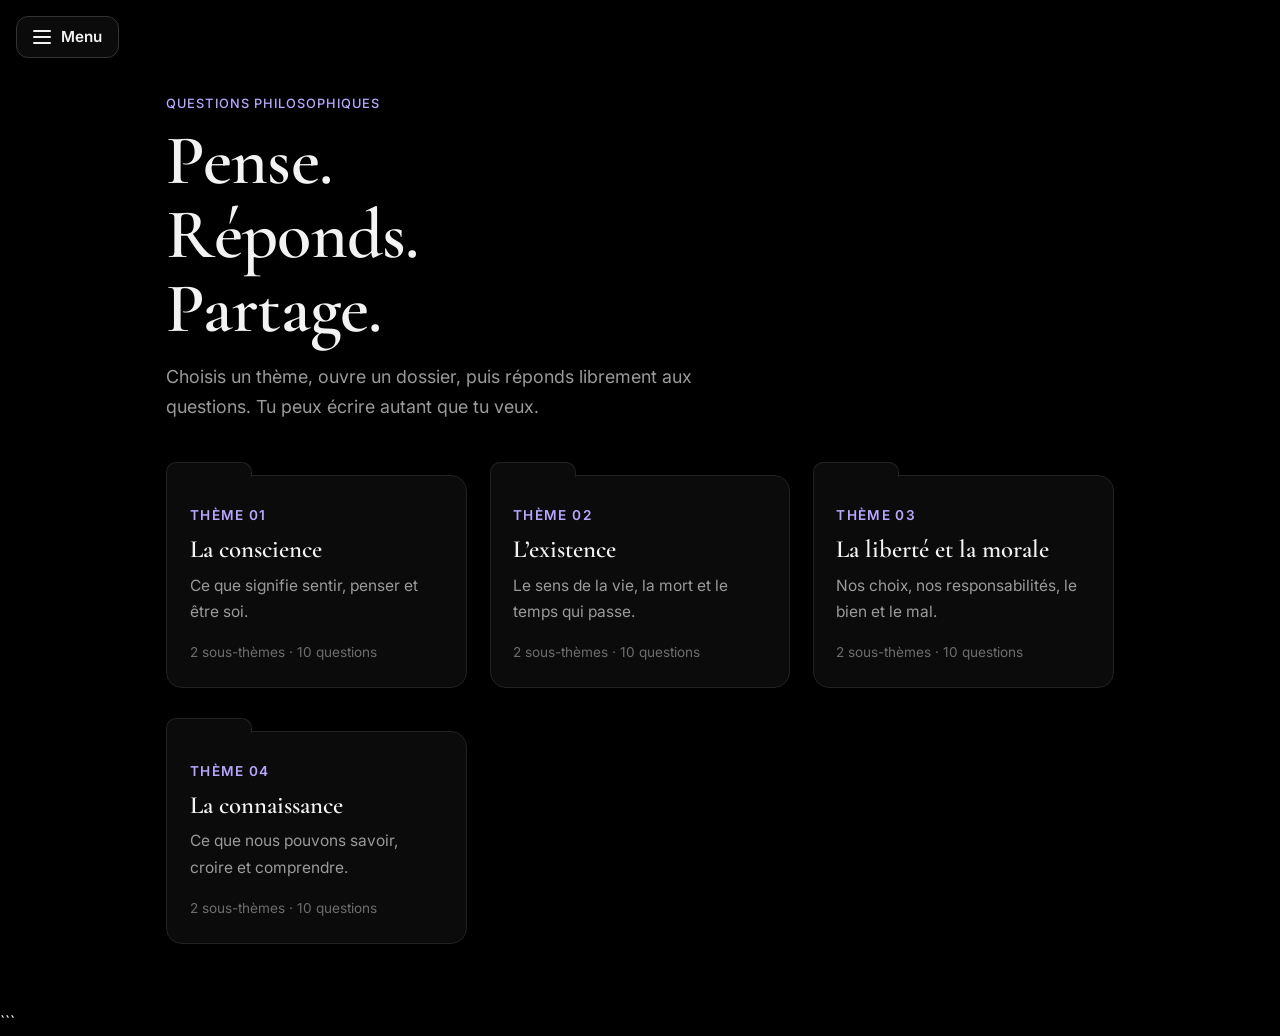
==== commit 4c773fe9: "Update index.html" ====
--- a/index.html
+++ b/index.html
@@ -8,10 +8,6 @@
 
 
 
-GFB REF PROTECT 100%
-
-
-                                                                      QUESTIONS PHILOSOPHIQUES       
 
 <!DOCTYPE html>
 <html lang="fr">
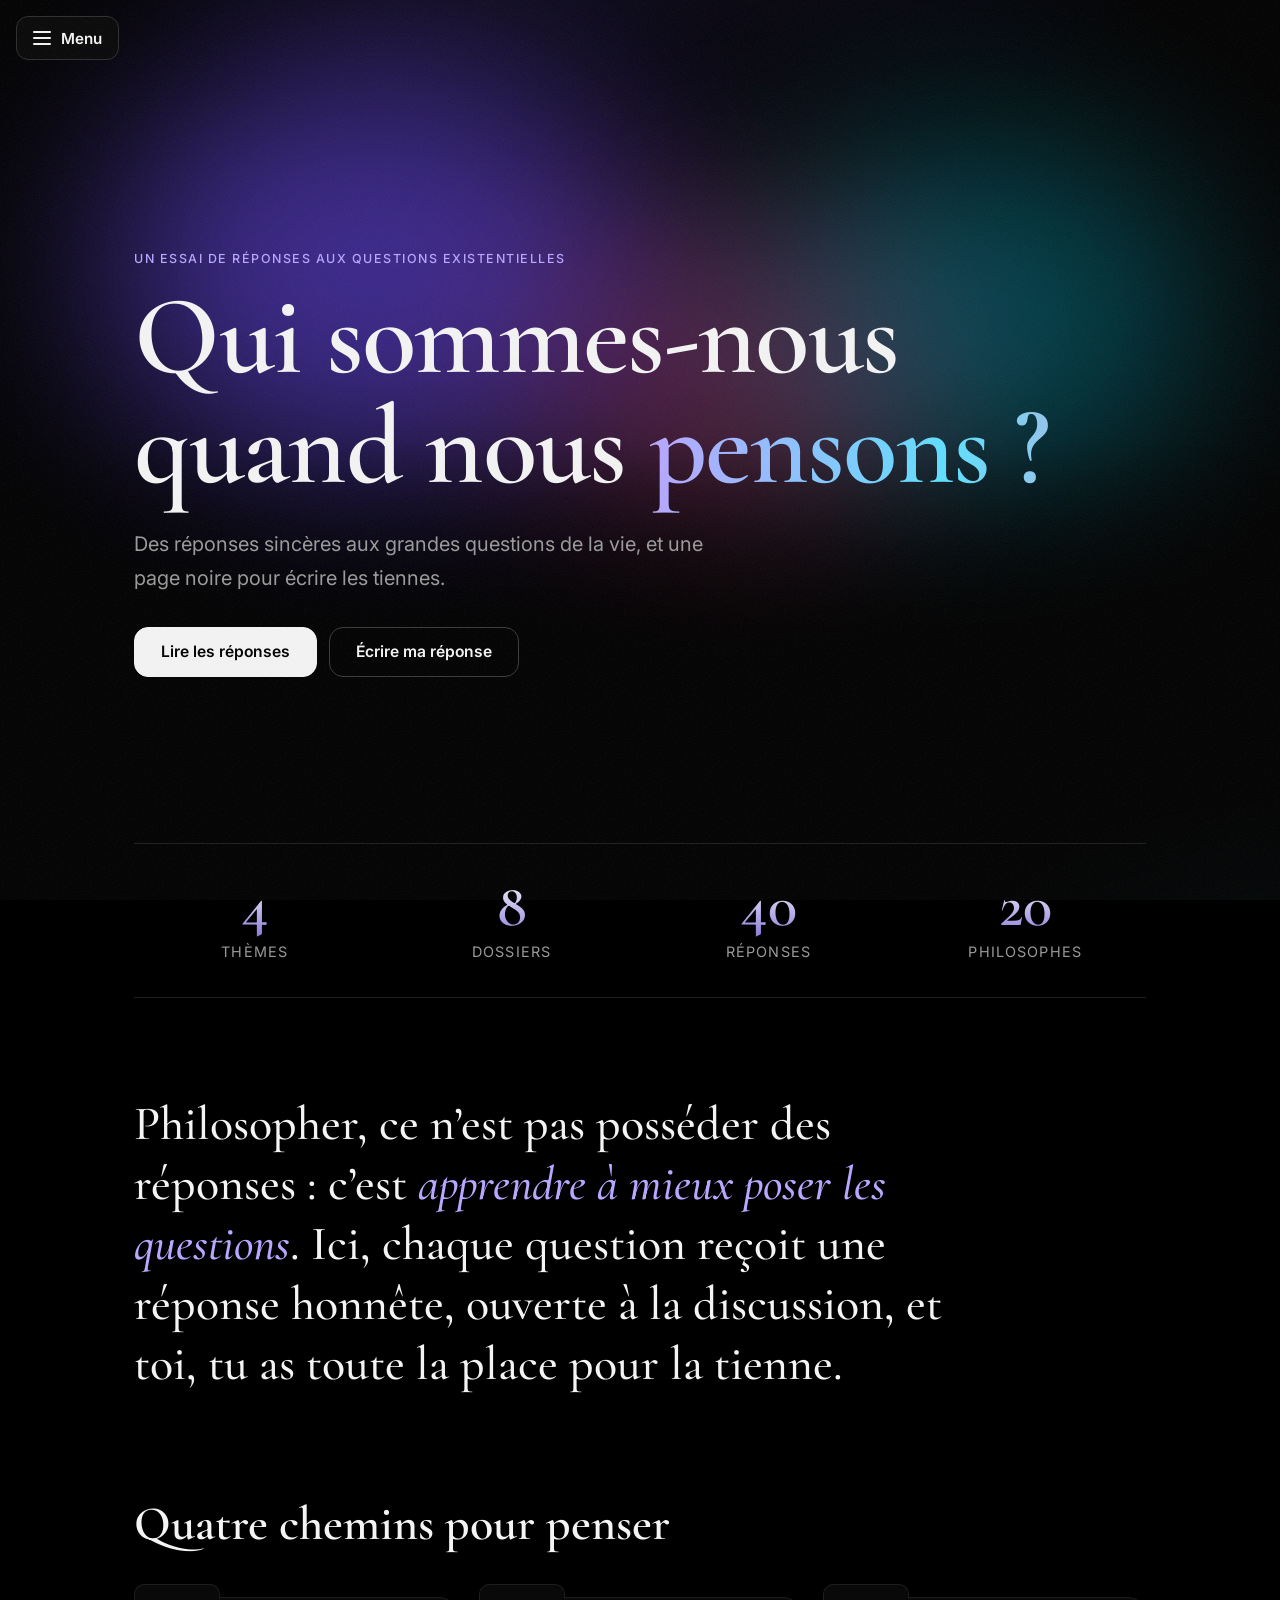
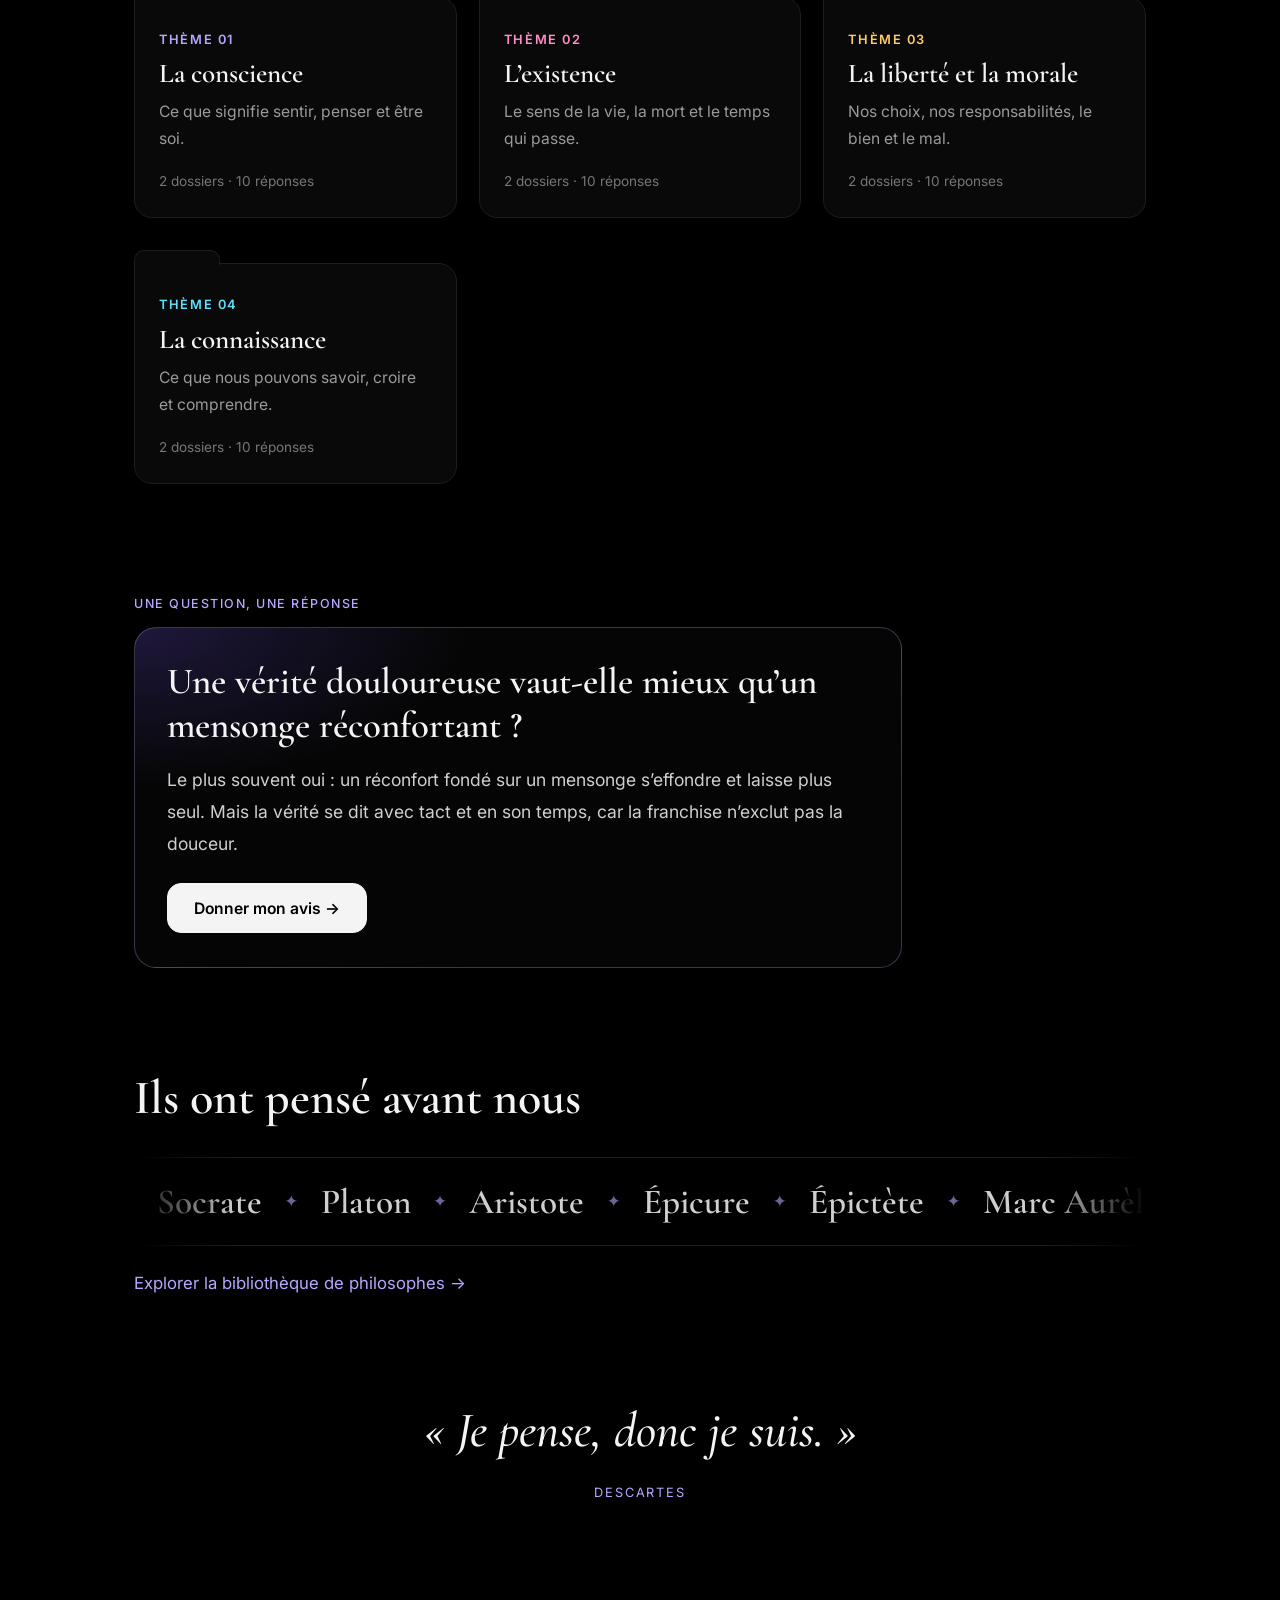
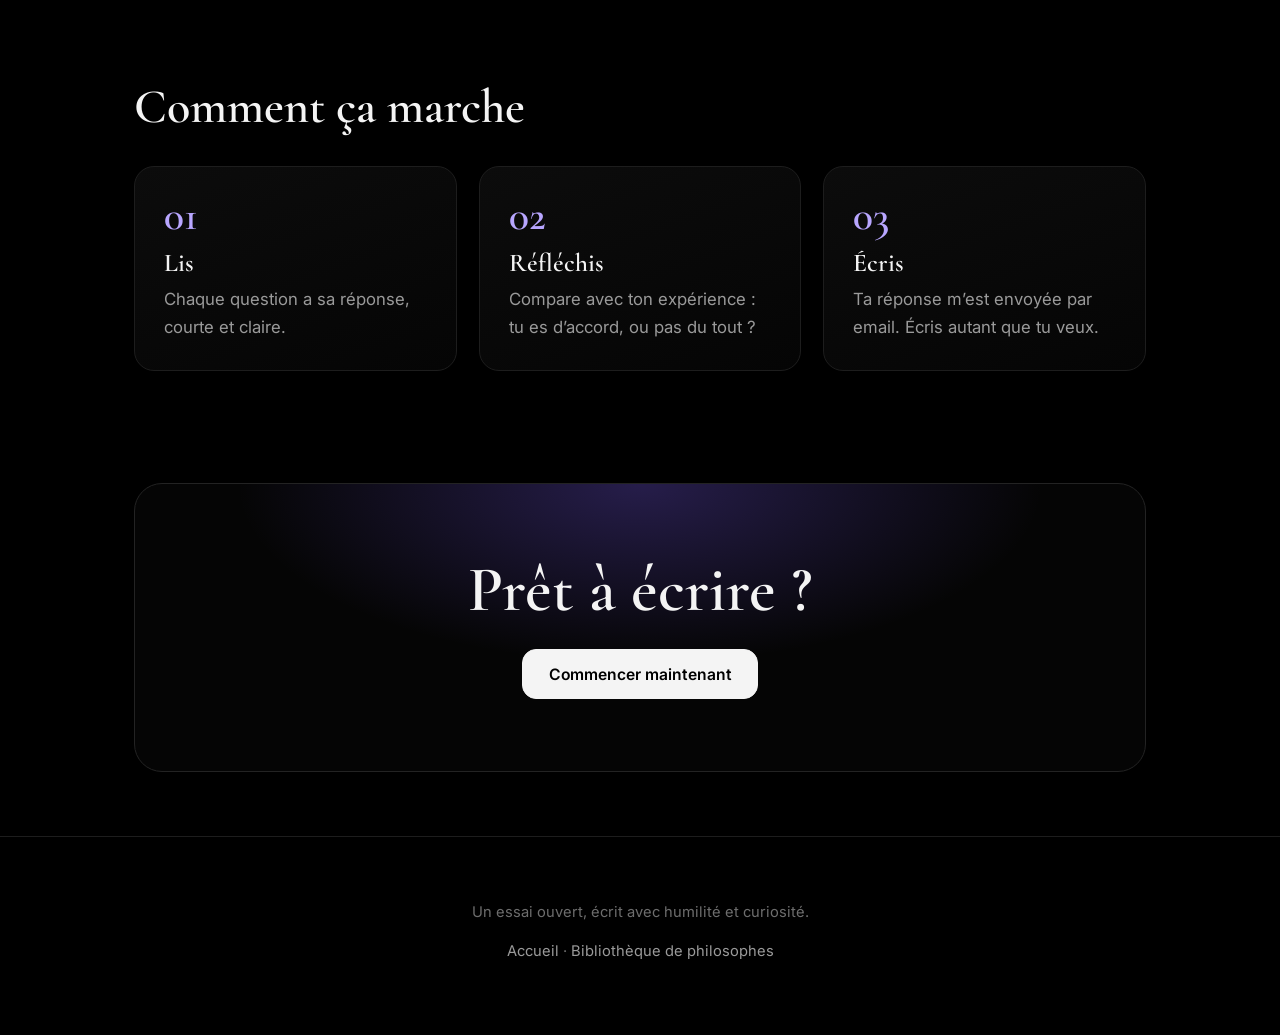
==== commit 9f1ff0c6: "Create index.html" ====
--- a/index.html
+++ b/index.html
@@ -1,898 +1,442 @@
-
-
-
-
-
-
-
-
-
-
-
 <!DOCTYPE html>
 <html lang="fr">
 <head>
-  <meta charset="UTF-8">
-  <meta name="viewport" content="width=device-width, initial-scale=1">
-  <title>Questions philosophiques</title>
-  <meta name="description" content="Choisis un thème, ouvre un dossier et réponds librement à des questions philosophiques.">
-  <link rel="preconnect" href="https://fonts.googleapis.com">
-  <link rel="preconnect" href="https://fonts.gstatic.com" crossorigin>
-  <link href="https://fonts.googleapis.com/css2?family=Cormorant+Garamond:ital,wght@0,500;0,600;1,500&family=Inter:wght@400;500;600&display=swap" rel="stylesheet">
-
-  <style>
-    :root {
-      --noir: #000;
-      --carte: #0b0b0b;
-      --ligne: #222;
-      --txt: #f3f3f3;
-      --mut: #9a9a9a;
-      --acc: #b8a6ff;
-      --serif: "Cormorant Garamond", Georgia, serif;
-      --sans: "Inter", system-ui, -apple-system, "Segoe UI", Arial, sans-serif;
+<meta charset="UTF-8">
+<meta name="viewport" content="width=device-width, initial-scale=1">
+<meta name="theme-color" content="#000000">
+<title>Qui sommes-nous quand nous pensons ?</title>
+<meta name="description" content="Des réponses sincères aux grandes questions existentielles, et un espace pour écrire les tiennes.">
+<link rel="preconnect" href="https://fonts.googleapis.com">
+<link rel="preconnect" href="https://fonts.gstatic.com" crossorigin>
+<link href="https://fonts.googleapis.com/css2?family=Cormorant+Garamond:ital,wght@0,500;0,600;0,700;1,500;1,600&family=Inter:wght@400;500;600&display=swap" rel="stylesheet">
+<style>
+:root{--noir:#000;--carte:#090909;--ligne:#1d1d1d;--txt:#f4f4f4;--mut:#9a9a9a;--acc:#b8a6ff;
+--serif:"Cormorant Garamond",Georgia,"Times New Roman",serif;--sans:"Inter",system-ui,-apple-system,"Segoe UI",Arial,sans-serif}
+*{box-sizing:border-box}
+html{scroll-behavior:smooth;background:#000}
+body{margin:0;background:var(--noir);color:var(--txt);font:400 1.05rem/1.7 var(--sans);min-height:100vh;overflow-x:hidden;-webkit-font-smoothing:antialiased}
+a{color:inherit}
+::selection{background:#7c5cff;color:#fff}
+:focus-visible{outline:2px solid var(--acc);outline-offset:3px}
+.grain{position:fixed;inset:0;z-index:60;pointer-events:none;opacity:.07;background-image:url("data:image/svg+xml,%3Csvg xmlns='http://www.w3.org/2000/svg' width='160' height='160'%3E%3Cfilter id='n'%3E%3CfeTurbulence type='fractalNoise' baseFrequency='.8' numOctaves='2' stitchTiles='stitch'/%3E%3C/filter%3E%3Crect width='100%25' height='100%25' filter='url(%23n)'/%3E%3C/svg%3E")}
+.lueur{position:fixed;inset:0;z-index:0;pointer-events:none;--e:0;transition:.8s;
+background:radial-gradient(60rem 30rem at 50% -12%,rgba(124,92,255,calc(.1 + var(--e)*.25)),transparent 62%),radial-gradient(40rem 24rem at 100% 110%,rgba(94,224,255,calc(.03 + var(--e)*.1)),transparent 60%)}
+
+/* Menu */
+.btn-menu{position:fixed;top:1rem;left:1rem;z-index:40;display:flex;align-items:center;gap:.6rem;height:44px;background:rgba(10,10,10,.85);backdrop-filter:blur(10px);color:var(--txt);border:1px solid #2e2e2e;border-radius:12px;padding:0 1rem;font:600 .95rem var(--sans);cursor:pointer;transition:.25s}
+.btn-menu:hover{border-color:var(--acc);box-shadow:0 0 26px -6px var(--acc)}
+.btn-menu .barres{display:grid;gap:4px}
+.btn-menu .barres i{display:block;width:18px;height:2px;background:currentColor;border-radius:2px}
+.voile{position:fixed;inset:0;background:rgba(0,0,0,.75);opacity:0;visibility:hidden;transition:.3s;z-index:45}
+.tiroir{position:fixed;top:0;left:0;bottom:0;width:min(23rem,88vw);background:#040404;border-right:1px solid var(--ligne);transform:translateX(-100%);visibility:hidden;transition:transform .35s cubic-bezier(.2,.8,.2,1),visibility .35s;z-index:50;overflow-y:auto;padding:1.2rem 1.2rem 3rem}
+.ouvert .tiroir{transform:none;visibility:visible}
+.ouvert .voile{opacity:1;visibility:visible}
+.tiroir-haut{display:flex;justify-content:space-between;align-items:center;margin-bottom:1.4rem}
+.tiroir-haut strong{font:600 1.6rem var(--serif)}
+.fermer{background:none;border:1px solid #2e2e2e;color:var(--txt);border-radius:10px;width:38px;height:38px;font-size:1.1rem;cursor:pointer}
+.tiroir a.accueil{display:block;padding:.7rem .8rem;border-radius:10px;text-decoration:none;color:var(--mut);margin-bottom:.4rem}
+.tiroir a.accueil:hover{color:var(--txt);background:#111}
+.tiroir details{border-top:1px solid var(--ligne);padding:.3rem 0}
+.tiroir summary{cursor:pointer;list-style:none;padding:.8rem;font:600 1.3rem var(--serif);display:flex;justify-content:space-between;gap:1rem}
+.tiroir summary::-webkit-details-marker{display:none}
+.tiroir summary::after{content:"+";color:var(--acc);font-family:var(--sans)}
+.tiroir details[open] summary::after{content:"−"}
+.tiroir details a{display:block;margin:.15rem 0 .15rem .8rem;padding:.55rem .9rem;border-left:2px solid #262626;color:var(--mut);text-decoration:none;font-size:.97rem;transition:.2s}
+.tiroir details a:hover{color:var(--txt);border-left-color:var(--acc);background:#0c0c0c}
+
+/* Base de page */
+main{position:relative;z-index:1;max-width:66rem;margin:0 auto;padding:5.8rem 1.4rem 4rem}
+.fil{font-size:.9rem;color:var(--mut);margin-bottom:1.8rem}
+.fil a{color:var(--mut);text-decoration:none}.fil a:hover{color:var(--txt)}.fil span{margin:0 .4rem;opacity:.45}
+h1{font:600 clamp(2.6rem,8vw,5.2rem)/1 var(--serif);margin:0 0 1.2rem;letter-spacing:-.015em}
+h1.q{font-size:clamp(2rem,5.4vw,3.3rem);line-height:1.12;max-width:44rem}
+.intro{color:var(--mut);max-width:38rem;margin:0 0 2.4rem;font-size:1.15rem}
+.etiquette{display:inline-block;font:500 .78rem var(--sans);letter-spacing:.12em;text-transform:uppercase;color:var(--k,var(--acc));margin-bottom:1rem}
+.vue{animation:entree .55s cubic-bezier(.2,.8,.2,1) both}
+@keyframes entree{from{opacity:0;transform:translateY(14px)}to{opacity:1;transform:none}}
+.rv{opacity:0;transform:translateY(28px);transition:opacity .9s,transform .9s cubic-bezier(.2,.8,.2,1)}
+.rv.in{opacity:1;transform:none}
+.grad{background:linear-gradient(90deg,#b8a6ff,#5ee0ff,#ff8fc7,#ffcc66,#b8a6ff);background-size:300% 100%;-webkit-background-clip:text;background-clip:text;color:transparent;animation:flow 10s linear infinite}
+@keyframes flow{to{background-position:300% 0}}
+.titre{font:600 clamp(1.9rem,4.6vw,3rem)/1.1 var(--serif);margin:0 0 2rem}
+.sec{margin-top:6.5rem}
+
+/* Boutons */
+.cta{display:inline-flex;align-items:center;gap:.5rem;background:var(--txt);color:#000;border-radius:14px;padding:.9rem 1.6rem;text-decoration:none;font:600 .98rem var(--sans);border:1px solid var(--txt);transition:.25s}
+.cta:hover{background:var(--acc);border-color:var(--acc);transform:translateY(-2px);box-shadow:0 14px 40px -14px var(--acc)}
+.cta.vide{background:transparent;color:var(--txt);border-color:#3a3a3a}
+.cta.vide:hover{color:#000}
+.btns{display:flex;flex-wrap:wrap;gap:.8rem}
+
+/* Accueil */
+.hero{position:relative;padding:3.5rem 0 1rem;min-height:78vh;display:flex;flex-direction:column;justify-content:center}
+.hero h1{font-size:clamp(2.9rem,9.5vw,7rem);line-height:.98;margin-bottom:1.6rem}
+.hero .intro{font-size:1.25rem;margin-bottom:2rem}
+.aurore{position:absolute;left:50%;top:-6rem;width:100vw;height:46rem;transform:translateX(-50%);overflow:hidden;z-index:-1;-webkit-mask-image:linear-gradient(#000 60%,transparent);mask-image:linear-gradient(#000 60%,transparent)}
+.aurore i{position:absolute;border-radius:50%;filter:blur(95px);opacity:.55;animation:derive 16s ease-in-out infinite alternate}
+.aurore i:nth-child(1){width:34rem;height:26rem;background:#6d4aff;left:8%;top:4rem}
+.aurore i:nth-child(2){width:28rem;height:22rem;background:#00c2e0;right:6%;top:9rem;animation-delay:-5s;opacity:.35}
+.aurore i:nth-child(3){width:24rem;height:20rem;background:#ff4fa3;left:42%;top:14rem;animation-delay:-9s;opacity:.3}
+@keyframes derive{to{transform:translate3d(5rem,3rem,0) scale(1.15)}}
+.stats{display:grid;grid-template-columns:repeat(auto-fit,minmax(8rem,1fr));gap:1rem;margin-top:3rem;border-top:1px solid var(--ligne);border-bottom:1px solid var(--ligne);padding:2rem 0}
+.stats div{text-align:center}
+.stats b{display:block;font:600 clamp(2.4rem,6vw,3.8rem)/1 var(--serif);background:linear-gradient(180deg,#fff,#8b7bd8);-webkit-background-clip:text;background-clip:text;color:transparent}
+.stats span{color:var(--mut);font-size:.9rem;letter-spacing:.08em;text-transform:uppercase}
+.manif{margin-top:6rem}
+.manif p{font:500 clamp(1.7rem,4.4vw,3rem)/1.25 var(--serif);max-width:52rem;margin:0}
+.manif em{color:var(--acc)}
+.grille{display:grid;grid-template-columns:repeat(auto-fill,minmax(16rem,1fr));gap:1.9rem 1.4rem}
+.dossier{position:relative;display:block;margin-top:14px;padding:1.6rem 1.5rem 1.5rem;background:var(--carte);border:1px solid var(--ligne);border-radius:0 18px 18px 18px;text-decoration:none;color:inherit;transition:.3s}
+.dossier::before{content:"";position:absolute;top:-14px;left:-1px;width:84px;height:14px;background:var(--carte);border:1px solid var(--ligne);border-bottom:0;border-radius:10px 10px 0 0;transition:.3s}
+.dossier::after{content:"";position:absolute;inset:0;border-radius:inherit;pointer-events:none;opacity:0;transition:.3s;background:radial-gradient(16rem circle at var(--mx,50%) var(--my,0%),rgba(255,255,255,.09),transparent 62%)}
+.dossier:hover{transform:translateY(-5px);border-color:var(--k,var(--acc));box-shadow:0 24px 54px -24px var(--k,var(--acc))}
+.dossier:hover::before{border-color:var(--k,var(--acc))}
+.dossier:hover::after{opacity:1}
+.dossier .num{font:600 .8rem var(--sans);color:var(--k,var(--acc));letter-spacing:.12em}
+.dossier h3{font:600 1.7rem/1.15 var(--serif);margin:.4rem 0 .6rem}
+.dossier p{margin:0;color:var(--mut);font-size:.98rem}
+.dossier .compte{display:block;margin-top:1.1rem;font-size:.85rem;color:#767676}
+.jourbox{max-width:48rem;padding:2rem 2rem 2.1rem;border-radius:22px;border:1px solid rgba(184,166,255,.3);background:radial-gradient(30rem 14rem at 0% 0%,rgba(124,92,255,.22),transparent 70%),#050505}
+.qh{font:600 clamp(1.6rem,3.6vw,2.3rem)/1.2 var(--serif);margin:0 0 1rem}
+.jourbox p{color:#cfcfcf;font-size:1.1rem;line-height:1.8;margin:0 0 1.5rem}
+.marq{overflow:hidden;border-block:1px solid var(--ligne);padding:1.4rem 0;-webkit-mask-image:linear-gradient(90deg,transparent,#000 10%,#000 90%,transparent);mask-image:linear-gradient(90deg,transparent,#000 10%,#000 90%,transparent)}
+.piste{display:flex;width:max-content;animation:defile 60s linear infinite}
+.marq:hover .piste{animation-play-state:paused}
+.piste a{font:600 clamp(1.5rem,3.4vw,2.2rem) var(--serif);text-decoration:none;color:#cfcfcf;padding:0 1.4rem;white-space:nowrap;transition:.2s}
+.piste a:hover{color:var(--acc)}
+.piste i{color:var(--acc);font-style:normal;align-self:center;opacity:.6}
+@keyframes defile{to{transform:translateX(-50%)}}
+.note-c{margin:1.4rem 0 0}.note-c a{color:var(--acc);text-decoration:none}.note-c a:hover{text-decoration:underline}
+.citrot{min-height:11rem;text-align:center;max-width:46rem;margin:0 auto}
+.citrot p{font:italic 500 clamp(1.8rem,4.6vw,3.1rem)/1.2 var(--serif);margin:0 0 1rem}
+.citrot span{color:var(--acc);letter-spacing:.14em;text-transform:uppercase;font-size:.8rem}
+.citrot.f{animation:entree .8s both}
+.etapes{display:grid;grid-template-columns:repeat(auto-fit,minmax(15rem,1fr));gap:1.4rem}
+.etape{padding:1.8rem;border:1px solid var(--ligne);border-radius:20px;background:linear-gradient(160deg,#0c0c0c,#050505)}
+.etape b{font:600 2.6rem/1 var(--serif);color:var(--acc);display:block;margin-bottom:.6rem}
+.etape h3{font:600 1.6rem var(--serif);margin:0 0 .4rem}
+.etape p{margin:0;color:var(--mut)}
+.final{margin-top:7rem;text-align:center;padding:4.5rem 1.4rem;border-radius:28px;border:1px solid #232323;background:radial-gradient(36rem 16rem at 50% 0%,rgba(124,92,255,.28),transparent 70%),#050505}
+.final h2{font:600 clamp(2.2rem,6vw,4rem)/1.05 var(--serif);margin:0 0 1.6rem}
+
+/* Réponses */
+.qa{display:grid;grid-template-columns:3.4rem 1fr;gap:0 1.2rem;padding:2.2rem 0;border-top:1px solid var(--ligne);max-width:50rem}
+.qa:last-of-type{border-bottom:1px solid var(--ligne)}
+.qa .n{font:600 1.2rem var(--serif);color:var(--k,var(--acc));padding-top:.35rem}
+.qa h2{font:600 clamp(1.5rem,3.4vw,2.2rem)/1.2 var(--serif);margin:0 0 .9rem}
+.qa p{margin:0 0 1.2rem;color:#d0d0d0;font-size:1.08rem;line-height:1.8}
+.qa .act{display:flex;flex-wrap:wrap;align-items:center;gap:1rem}
+.mini{background:transparent;color:var(--txt);border:1px solid #333;padding:.55rem 1.1rem;font-size:.9rem;border-radius:12px}
+.mini:hover{color:#000}
+.ok{font-size:.82rem;color:#7ee2a8}
+.reponse-box{max-width:46rem;margin:0 0 1rem;padding:1.5rem 1.7rem;border-left:3px solid var(--k,var(--acc));background:#070707;border-radius:0 16px 16px 0}
+.reponse-box b{display:block;font:500 .78rem var(--sans);letter-spacing:.12em;text-transform:uppercase;color:var(--k,var(--acc));margin-bottom:.6rem}
+.reponse-box p{margin:0;font:500 1.25rem/1.7 var(--serif);color:#e6e6e6}
+.sous-titre{font:600 1.8rem var(--serif);margin:2.6rem 0 0}
+
+/* Espace d'écriture */
+form{max-width:46rem}
+.feuille{margin-top:1.2rem;background:#050505;border:1px solid #242424;border-radius:20px;transition:.3s}
+.feuille:focus-within{border-color:rgba(184,166,255,.75);box-shadow:0 0 0 4px rgba(184,166,255,.1),0 40px 90px -40px rgba(124,92,255,.6)}
+.feuille textarea{display:block;width:100%;min-height:min(58vh,26rem);background:transparent;color:var(--txt);border:0;resize:vertical;padding:1.7rem 1.7rem 1rem;font:400 clamp(1.15rem,2.6vw,1.4rem)/1.85 var(--serif);caret-color:var(--acc)}
+.feuille textarea:focus{outline:none}
+.feuille textarea::placeholder{color:#555;font-style:italic}
+.pied-feuille{display:flex;justify-content:space-between;gap:1rem;padding:.7rem 1.4rem;border-top:1px solid #161616;font-size:.82rem;color:#6d6d6d}
+.amorces{display:flex;flex-wrap:wrap;align-items:center;gap:.5rem;margin:1.1rem 0 0;font-size:.88rem;color:var(--mut)}
+.amorce{background:transparent;color:var(--mut);border:1px solid #2a2a2a;border-radius:999px;padding:.35rem .85rem;font:500 .85rem var(--sans);cursor:pointer;transition:.2s}
+.amorce:hover{color:var(--txt);border-color:var(--acc)}
+.signe{margin:1.5rem 0 0}
+.signe summary{cursor:pointer;color:var(--mut);font-size:.92rem;width:max-content}.signe summary:hover{color:var(--txt)}
+.deux{display:grid;grid-template-columns:1fr 1fr;gap:1rem;margin-top:1rem}
+label{display:block;font:600 .82rem var(--sans);margin:0 0 .4rem;color:var(--mut)}
+input[type=text],input[type=email]{width:100%;background:#060606;color:var(--txt);border:1px solid #262626;border-radius:12px;padding:.8rem 1rem;font:400 1rem var(--sans);transition:.2s}
+input:focus{outline:none;border-color:var(--acc);box-shadow:0 0 0 3px rgba(184,166,255,.16)}
+.piege{position:absolute;left:-9999px;width:1px;height:1px;opacity:0}
+.envoyer{margin-top:1.8rem;display:inline-flex;align-items:center;gap:.6rem;background:var(--txt);color:#000;border:0;border-radius:14px;padding:1rem 1.9rem;font:600 1rem var(--sans);cursor:pointer;transition:.25s}
+.envoyer:hover{background:var(--acc);transform:translateY(-2px)}
+.envoyer:disabled{opacity:.5;cursor:wait;transform:none}
+.etat{min-height:1.6rem;margin:1rem 0 0;font-size:.98rem}
+.etat.ok{color:#7ee2a8}.etat.err{color:#ff8a8a}
+.note{margin-top:1.4rem;font-size:.85rem;color:#6d6d6d}
+.suite{display:flex;flex-wrap:wrap;gap:1.4rem;margin-top:2rem;font-size:.95rem}
+.suite a{color:var(--acc);text-decoration:none}.suite a:hover{text-decoration:underline}
+footer{position:relative;z-index:1;text-align:center;padding:3rem 1rem 3.5rem;border-top:1px solid var(--ligne);color:#6d6d6d;font-size:.92rem}
+footer a{color:var(--mut);text-decoration:none}footer a:hover{color:var(--acc)}
+
+@media(max-width:640px){.deux{grid-template-columns:1fr}.btn-menu span.mot{display:none}.btn-menu{padding:0 .9rem}.qa{grid-template-columns:1fr}.qa .n{padding:0 0 .3rem}.sec{margin-top:4.5rem}}
+@media(prefers-reduced-motion:reduce){*{animation:none!important;transition:none!important}html{scroll-behavior:auto}.rv{opacity:1;transform:none}}
+</style>
+</head>
+<body>
+<div class="grain" aria-hidden="true"></div>
+<div class="lueur" id="lueur" aria-hidden="true"></div>
+
+<button class="btn-menu" id="btnMenu" aria-expanded="false" aria-controls="tiroir">
+  <span class="barres" aria-hidden="true"><i></i><i></i><i></i></span><span class="mot">Menu</span>
+</button>
+<div class="voile" id="voile"></div>
+<aside class="tiroir" id="tiroir" aria-label="Thèmes philosophiques">
+  <div class="tiroir-haut"><strong>Thèmes</strong><button class="fermer" id="fermer" aria-label="Fermer le menu">✕</button></div>
+  <a class="accueil" href="#">← Accueil</a>
+  <nav id="navThemes"></nav>
+</aside>
+
+<main id="scene"></main>
+<footer><p>Un essai ouvert, écrit avec humilité et curiosité.</p><p><a href="#">Accueil</a> · <a href="#biblio">Bibliothèque de philosophes</a></p></footer>
+
+<script>
+(function(){
+  var ENDPOINT = "https://formsubmit.co/ajax/tabomar2007@gmail.com";
+  var C = ["#b8a6ff","#ff8fc7","#ffcc66","#5ee0ff"];
+
+  var T = [
+  {n:"La conscience", d:"Ce que signifie sentir, penser et être soi.", s:[
+    {n:"L’esprit et le corps", q:[
+      ["Mon esprit est-il identique à mon cerveau ?","Pas forcément identique, mais inséparable. Sans cerveau, plus de pensée ; pourtant décrire des neurones n’explique pas ce que cela fait de ressentir une douleur. L’esprit est sans doute ce que le cerveau vit de l’intérieur."],
+      ["Un robot pourrait-il un jour être vraiment conscient ?","Peut-être, si la conscience dépend de l’organisation de l’information et non de la chair. Mais rien ne le prouve : imiter des paroles n’est pas ressentir. Tant que nous ignorons ce qui crée l’expérience en nous, nous ne pouvons pas trancher."],
+      ["Pourquoi ressentons-nous des émotions plutôt que de simplement réagir ?","Parce que ressentir donne une valeur aux choses : la peur dit « fuis », la joie dit « reste ». Une émotion est une réaction accompagnée d’un sens vécu, ce qui nous permet de choisir plutôt que de subir."],
+      ["Les animaux ont-ils une conscience comparable à la nôtre ?","Beaucoup d’animaux ressentent la douleur, la peur et le plaisir, ce qui suffit à leur donner une forme de conscience. Il leur manque peut-être notre langage réfléchi, pas la vie intérieure."],
+      ["Que se passe-t-il dans notre conscience quand nous dormons ou rêvons ?","Elle ne s’éteint pas toujours : le rêve est une conscience sans contrôle, où les images surgissent sans que nous les choisissions. Le sommeil profond montre, lui, qu’elle peut s’interrompre puis revenir."]]},
+    {n:"Le moi et l’identité", q:[
+      ["Suis-je la même personne qu’il y a dix ans ?","En grande partie non, et pourtant oui. Le corps, les idées et les goûts changent, mais un fil de souvenirs et de valeurs relie les âges. Je suis moins une chose fixe qu’une histoire qui continue."],
+      ["Qu’est-ce qui fait de moi quelqu’un d’unique ?","Ni mes qualités prises une à une, ni mon corps, mais la combinaison de mon histoire, de mes choix et de mon regard. Personne d’autre n’a vécu exactement ce chemin."],
+      ["Le regard des autres façonne-t-il qui je suis ?","Oui, en partie : nous apprenons à nous voir à travers les yeux des autres. Mais nous pouvons aussi leur répondre, les contredire et devenir autre chose que l’image qu’ils nous renvoient."],
+      ["Peut-on se connaître vraiment soi-même ?","Jamais complètement : nos motifs profonds nous échappent souvent. Mais se connaître est un chemin plus qu’un but, et chaque épreuve traversée avec honnêteté nous en rapproche."],
+      ["Si je perdais tous mes souvenirs, serais-je encore moi ?","Je ne serais plus le même narrateur, mais quelque chose resterait : mon caractère, ma sensibilité, ma manière d’aimer. L’identité tient à la mémoire sans s’y réduire."]]}]},
+  {n:"L’existence", d:"Le sens de la vie, la mort et le temps qui passe.", s:[
+    {n:"Le sens de la vie", q:[
+      ["La vie a-t-elle un sens, ou devons-nous le créer ?","Rien ne prouve qu’un sens nous attende tout fait. Mais nous pouvons en construire un par nos engagements, nos liens et nos œuvres. Le sens n’est pas trouvé : il est vécu."],
+      ["Le bonheur est-il le but de l’existence ?","C’est un but naturel, mais pas le seul. Un bonheur poursuivi à tout prix s’échappe ; il vient plutôt par surcroît, quand on vit pour quelque chose qui compte."],
+      ["Faut-il souffrir pour grandir ?","La souffrance n’est pas nécessaire, mais elle peut éveiller. Ce qui fait grandir, ce n’est pas la douleur elle-même, c’est ce que nous apprenons en la traversant."],
+      ["Qu’est-ce qui donne de la valeur à une vie ?","La qualité de nos relations, la sincérité de nos actes et ce que nous laissons aux autres. Une vie vaut moins par sa durée ou son éclat que par la présence qu’elle a mise dans le monde."],
+      ["Vaut-il mieux vivre intensément ou vivre longtemps ?","L’intensité sans durée est fragile, la durée sans intensité est fade. Le mieux est sans doute de vivre pleinement chaque jour : c’est cela qui donne de la richesse au temps."]]},
+    {n:"La mort et le temps", q:[
+      ["Faut-il avoir peur de la mort ?","Épicure disait que la mort n’est rien pour nous : quand elle est là, nous n’y sommes plus. La peur vient surtout de l’inconnu et de la perte. La comprendre apaise, sans tout effacer."],
+      ["La mort donne-t-elle un sens à la vie ?","Elle donne du prix au temps : parce que tout est limité, chaque instant compte. Sans fin, nous pourrions tout remettre à demain."],
+      ["Le temps existe-t-il vraiment, ou n’est-il qu’une impression de notre esprit ?","La physique mesure le temps, mais c’est notre conscience qui le vit comme un passé, un présent et un futur. Il est sans doute à la fois dans le monde et dans notre manière de le ressentir."],
+      ["Que reste-t-il de nous quand nous disparaissons ?","Nos actes, nos paroles, les souvenirs de ceux qui nous ont aimés. Nous continuons dans ce que nous avons transmis, même si notre conscience s’éteint."],
+      ["Vivrions-nous mieux si nous étions immortels ?","Probablement pas : sans fin, le courage, l’urgence et l’amour perdraient de leur force. L’immortalité risquerait de devenir un ennui sans issue."]]}]},
+  {n:"La liberté et la morale", d:"Nos choix, nos responsabilités, le bien et le mal.", s:[
+    {n:"Le libre arbitre", q:[
+      ["Sommes-nous vraiment libres de nos choix ?","Nous sommes influencés par notre histoire et notre corps, mais pas contraints à chaque instant. La liberté, c’est pouvoir réfléchir à nos désirs avant d’agir."],
+      ["Peut-on être responsable de ce que l’on n’a pas choisi d’être ?","Nous ne choisissons ni notre naissance ni nos premiers traits, mais nous répondons de ce que nous en faisons. La responsabilité commence là où nous pouvons agir autrement."],
+      ["Être libre, est-ce faire tout ce que l’on veut ?","Non : suivre chaque envie, c’est parfois être esclave de ses impulsions. Être libre, c’est choisir selon sa raison et ses valeurs, en respectant la liberté des autres."],
+      ["Notre éducation décide-t-elle de nos choix à notre place ?","Elle nous donne nos premières idées et nos habitudes, mais elle ne décide pas de tout. En prenant conscience de nos héritages, nous pouvons les garder ou les refuser."],
+      ["Un monde où tout serait prévisible serait-il un monde sans liberté ?","Pas nécessairement : être prévisible n’est pas être contraint. Un sage agit de façon cohérente et reste libre. Ce qui menace la liberté, c’est l’absence d’alternatives réelles."]]},
+    {n:"Le bien et le mal", q:[
+      ["Le bien et le mal existent-ils indépendamment des cultures ?","Les coutumes varient, mais certaines valeurs reviennent partout : ne pas faire souffrir sans raison, tenir sa parole, protéger les siens. Cela suggère un socle commun sous la diversité."],
+      ["Le mensonge est-il parfois justifié ?","Parfois, pour protéger une vie ou une personne vulnérable. Mais le mensonge abîme la confiance, qui est précieuse. Il doit rester une exception assumée, jamais une habitude."],
+      ["Peut-on faire le mal en croyant faire le bien ?","Oui, et c’est fréquent : une intention sincère ne protège pas de l’erreur. D’où l’importance de douter, d’écouter les autres et de mesurer les conséquences."],
+      ["Faut-il juger une action sur ses intentions ou sur ses conséquences ?","Les deux comptent. Les intentions révèlent le caractère, les conséquences touchent réellement les autres. Une bonne morale regarde ce que l’on veut et ce que l’on provoque."],
+      ["Pourquoi devrions-nous être justes quand personne ne nous voit ?","Parce que nous vivons avec nous-mêmes. Agir injustement en secret nous change et nous éloigne de la personne que nous voulons être. La justice est aussi une fidélité à soi."]]}]},
+  {n:"La connaissance", d:"Ce que nous pouvons savoir, croire et comprendre.", s:[
+    {n:"Vérité et réalité", q:[
+      ["Existe-t-il une vérité absolue ?","Certaines vérités ne dépendent pas de nous : deux et deux font quatre, la Terre tourne. D’autres, comme le beau ou le juste, sont plus débattues. Chercher la vérité reste une exigence, même si nous ne l’atteignons qu’en partie."],
+      ["Peut-on être certain que le monde est tel que nous le percevons ?","Non : nous ne percevons que ce que nos sens et notre cerveau nous montrent. Mais la science corrige nos illusions en comparant les points de vue. Nous atteignons le monde indirectement, et pourtant sérieusement."],
+      ["Nos sens nous trompent-ils plus qu’ils ne nous renseignent ?","Ils nous trompent parfois, mais ils nous renseignent bien plus souvent : sans eux, aucune connaissance. Les illusions sont des exceptions, que nous repérons justement grâce à d’autres sens et à la raison."],
+      ["Une vérité douloureuse vaut-elle mieux qu’un mensonge réconfortant ?","Le plus souvent oui : un réconfort fondé sur un mensonge s’effondre et laisse plus seul. Mais la vérité se dit avec tact et en son temps, car la franchise n’exclut pas la douceur."],
+      ["La science peut-elle tout expliquer ?","Elle explique remarquablement comment le monde fonctionne. Elle laisse ouvertes d’autres questions : pourquoi il y a quelque chose, ce qui est juste, ce que cela fait de ressentir. Ce sont les terrains de la philosophie."]]},
+    {n:"Raison et croyance", q:[
+      ["Peut-on croire sans preuve ?","On le fait tout le temps : croire en un ami, en l’avenir, en un sens. Ces croyances ne sont pas absurdes si elles ne contredisent pas les faits et restent ouvertes à la révision."],
+      ["La raison suffit-elle pour bien vivre ?","Elle est indispensable, mais pas suffisante. Nous avons aussi besoin d’émotions, de relations et de confiance. Pascal disait que le cœur a ses raisons que la raison ne connaît point."],
+      ["Doute-t-on trop ou pas assez aujourd’hui ?","Souvent mal : on doute de ce qui dérange et l’on croit ce qui plaît. Le bon doute est méthodique : il examine les preuves avec la même exigence pour tous."],
+      ["Les émotions sont-elles un obstacle à la pensée juste ?","Elles peuvent déformer le jugement, mais sans elles nous ne saurions pas ce qui compte. Une pensée juste ne supprime pas les émotions : elle les écoute et les examine."],
+      ["Que signifie vraiment « comprendre » quelque chose ?","Comprendre, c’est voir pourquoi une chose est ainsi, pas seulement la connaître. C’est la relier à d’autres idées, pouvoir l’expliquer à quelqu’un et l’appliquer dans un cas nouveau."]]}]}
+  ];
+  var AMORCES = ["Je crois que…", "Au fond…", "Un exemple qui m’a marqué :", "Je ne suis pas d’accord, parce que…"];
+  var NOMS = [["Socrate","socrate"],["Platon","platon"],["Aristote","aristote"],["Épicure","epicure"],["Épictète","epictete"],["Marc Aurèle","marc-aurele"],["Confucius","confucius"],["Averroès","averroes"],["Machiavel","machiavel"],["Montaigne","montaigne"],["Descartes","descartes"],["Pascal","pascal"],["Spinoza","spinoza"],["Rousseau","rousseau"],["Kant","kant"],["Nietzsche","nietzsche"],["Sartre","sartre"],["Beauvoir","beauvoir"],["Camus","camus"],["Chalmers","chalmers"]];
+  var CITS = [["Je pense, donc je suis.","Descartes"],["Une vie sans examen ne vaut pas la peine d’être vécue.","Socrate"],["Le cœur a ses raisons que la raison ne connaît point.","Pascal"],["Aie le courage de te servir de ton propre entendement.","Kant"],["Il faut imaginer Sisyphe heureux.","Camus"]];
+
+  var scene = document.getElementById("scene"), body = document.body, lueur = document.getElementById("lueur"), rot;
+
+  function lire(k){ try{ return localStorage.getItem(k); }catch(e){ return null; } }
+  function noter(k, v){ try{ if(v === null) localStorage.removeItem(k); else localStorage.setItem(k, v); }catch(e){} }
+  function n2(i){ return (i < 9 ? "0" : "") + (i + 1); }
+
+  /* Menu */
+  document.getElementById("navThemes").innerHTML = T.map(function(t, i){
+    return '<details><summary>' + t.n + '</summary>' + t.s.map(function(s, j){ return '<a href="#t' + i + '-s' + j + '">' + s.n + '</a>'; }).join("") + '</details>';
+  }).join("");
+  var btn = document.getElementById("btnMenu");
+  function menu(ouvre){
+    body.classList.toggle("ouvert", ouvre);
+    btn.setAttribute("aria-expanded", ouvre);
+    if(ouvre){ document.getElementById("fermer").focus(); }
+    else if(document.activeElement && document.activeElement.closest && document.activeElement.closest("#tiroir")){ btn.focus(); }
+  }
+  btn.addEventListener("click", function(){ menu(!body.classList.contains("ouvert")); });
+  document.getElementById("fermer").addEventListener("click", function(){ menu(false); });
+  document.getElementById("voile").addEventListener("click", function(){ menu(false); });
+  document.addEventListener("keydown", function(e){ if(e.key === "Escape") menu(false); });
+  document.addEventListener("pointermove", function(e){
+    var d = e.target.closest && e.target.closest(".dossier");
+    if(!d) return;
+    var r = d.getBoundingClientRect();
+    d.style.setProperty("--mx", (e.clientX - r.left) + "px"); d.style.setProperty("--my", (e.clientY - r.top) + "px");
+  });
+
+  /* Question du jour */
+  var plat = [];
+  T.forEach(function(t, i){ t.s.forEach(function(s, j){ s.q.forEach(function(q, k){ plat.push({id:"t"+i+"-s"+j+"-q"+k, q:q[0], a:q[1]}); }); }); });
+  var jour = plat[Math.floor(Date.now() / 864e5) % plat.length];
+
+  function fil(parts){
+    return '<nav class="fil" aria-label="Fil d’Ariane">' + parts.map(function(p){ return p.h ? '<a href="' + p.h + '">' + p.l + '</a>' : '<b>' + p.l + '</b>'; }).join('<span>/</span>') + '</nav>';
+  }
+  function nbFaits(i, j){ var c = 0; for(var k = 0; k < 5; k++){ if(lire("fait:t" + i + "-s" + j + "-q" + k)) c++; } return c; }
+
+  /* Pages */
+  function accueil(){
+    var nd = 0, nq = 0;
+    T.forEach(function(t){ nd += t.s.length; t.s.forEach(function(s){ nq += s.q.length; }); });
+    var liste = NOMS.map(function(x){ return '<a href="#p-' + x[1] + '">' + x[0] + '</a><i>✦</i>'; }).join("");
+    return '<div class="vue">' +
+      '<section class="hero"><div class="aurore" aria-hidden="true"><i></i><i></i><i></i></div>' +
+      '<span class="etiquette">Un essai de réponses aux questions existentielles</span>' +
+      '<h1>Qui sommes-nous<br>quand nous <span class="grad">pensons&nbsp;?</span></h1>' +
+      '<p class="intro">Des réponses sincères aux grandes questions de la vie, et une page noire pour écrire les tiennes.</p>' +
+      '<div class="btns"><a class="cta" href="#t0">Lire les réponses</a><a class="cta vide" href="#' + jour.id + '">Écrire ma réponse</a></div></section>' +
+      '<section class="stats rv">' + [[T.length,"thèmes"],[nd,"dossiers"],[nq,"réponses"],[NOMS.length,"philosophes"]].map(function(x){ return '<div><b>' + x[0] + '</b><span>' + x[1] + '</span></div>'; }).join("") + '</section>' +
+      '<section class="manif rv"><p>Philosopher, ce n’est pas posséder des réponses : c’est <em>apprendre à mieux poser les questions</em>. Ici, chaque question reçoit une réponse honnête, ouverte à la discussion, et toi, tu as toute la place pour la tienne.</p></section>' +
+      '<section class="sec"><h2 class="titre rv">Quatre chemins pour penser</h2><div class="grille">' + T.map(function(t, i){
+        return '<a class="dossier rv" style="--k:' + C[i] + '" href="#t' + i + '"><span class="num">THÈME ' + n2(i) + '</span><h3>' + t.n + '</h3><p>' + t.d + '</p><span class="compte">' + t.s.length + ' dossiers · ' + t.s.length * 5 + ' réponses</span></a>';
+      }).join("") + '</div></section>' +
+      '<section class="sec rv"><span class="etiquette">Une question, une réponse</span><div class="jourbox"><h2 class="qh">' + jour.q + '</h2><p>' + jour.a + '</p><a class="cta" href="#' + jour.id + '">Donner mon avis →</a></div></section>' +
+      '<section class="sec rv"><h2 class="titre">Ils ont pensé avant nous</h2><div class="marq"><div class="piste">' + liste + liste + '</div></div><p class="note-c"><a href="#biblio">Explorer la bibliothèque de philosophes →</a></p></section>' +
+      '<section class="sec rv"><div class="citrot" id="citrot"></div></section>' +
+      '<section class="sec"><h2 class="titre rv">Comment ça marche</h2><div class="etapes">' + [["01","Lis","Chaque question a sa réponse, courte et claire."],["02","Réfléchis","Compare avec ton expérience : tu es d’accord, ou pas du tout ?"],["03","Écris","Ta réponse m’est envoyée par email. Écris autant que tu veux."]].map(function(x){
+        return '<div class="etape rv"><b>' + x[0] + '</b><h3>' + x[1] + '</h3><p>' + x[2] + '</p></div>';
+      }).join("") + '</div></section>' +
+      '<section class="final rv"><h2>Prêt à écrire&nbsp;?</h2><a class="cta" href="#' + jour.id + '">Commencer maintenant</a></section></div>';
+  }
+  function theme(i){
+    var t = T[i];
+    return '<div class="vue" style="--k:' + C[i] + '">' + fil([{l:"Accueil",h:"#"},{l:t.n}]) + '<span class="etiquette">Thème ' + n2(i) + '</span><h1>' + t.n + '</h1><p class="intro">' + t.d + '</p><div class="grille">' +
+      t.s.map(function(s, j){
+        var f = nbFaits(i, j);
+        return '<a class="dossier" href="#t' + i + '-s' + j + '"><span class="num">DOSSIER ' + n2(j) + '</span><h3>' + s.n + '</h3><span class="compte">5 questions · 5 réponses' + (f ? ' · ' + f + ' écrite' + (f > 1 ? 's' : '') : '') + '</span></a>';
+      }).join("") + '</div></div>';
+  }
+  function dossier(i, j){
+    var t = T[i], s = t.s[j];
+    return '<div class="vue" style="--k:' + C[i] + '">' + fil([{l:"Accueil",h:"#"},{l:t.n,h:"#t"+i},{l:s.n}]) + '<span class="etiquette">' + t.n + '</span><h1>' + s.n + '</h1><p class="intro">Cinq questions, cinq réponses. Après chaque lecture, tu peux écrire la tienne.</p>' +
+      s.q.map(function(x, k){
+        var id = "t" + i + "-s" + j + "-q" + k;
+        return '<article class="qa"><span class="n">' + n2(k) + '</span><div><h2>' + x[0] + '</h2><p>' + x[1] + '</p><div class="act"><a class="cta mini" href="#' + id + '">Écrire ma réponse →</a>' + (lire("fait:" + id) ? '<span class="ok">✓ Tu as répondu</span>' : '') + '</div></div></article>';
+      }).join("") + '</div>';
+  }
+  function question(i, j, k){
+    var t = T[i], s = t.s[j], q = s.q[k], base = "#t" + i + "-s" + j;
+    var suiv = k < 4 ? '<a href="' + base + '-q' + (k+1) + '">Question suivante →</a>' : "";
+    return '<div class="vue" style="--k:' + C[i] + '">' + fil([{l:"Accueil",h:"#"},{l:t.n,h:"#t"+i},{l:s.n,h:base},{l:"Question " + (k+1)}]) +
+      '<span class="etiquette">' + t.n + ' · ' + s.n + '</span><h1 class="q">' + q[0] + '</h1>' +
+      '<div class="reponse-box"><b>Ma réponse</b><p>' + q[1] + '</p></div>' +
+      '<h2 class="sous-titre">Et toi, qu’en penses-tu ?</h2>' +
+      '<form id="form" novalidate>' +
+      '<div class="feuille"><textarea id="rep" name="reponse" aria-label="Ta réponse" placeholder="Commence par la première chose qui te vient à l’esprit…" required></textarea>' +
+      '<div class="pied-feuille"><span id="compte">0 mot</span><span id="sauve"></span></div></div>' +
+      '<div class="amorces"><span>Pas d’inspiration ?</span>' + AMORCES.map(function(a){ return '<button type="button" class="amorce">' + a + '</button>'; }).join("") + '</div>' +
+      '<details class="signe"><summary>Signer ma réponse (facultatif)</summary><div class="deux">' +
+      '<div><label for="prenom">Ton prénom</label><input type="text" id="prenom" name="prenom" autocomplete="given-name"></div>' +
+      '<div><label for="mail">Ton email</label><input type="email" id="mail" name="email" autocomplete="email"></div></div></details>' +
+      '<input type="text" name="_honey" class="piege" tabindex="-1" autocomplete="off" aria-hidden="true">' +
+      '<button class="envoyer" type="submit">Envoyer ma réponse</button>' +
+      '<p class="etat" id="etat" role="status"></p>' +
+      '<p class="note">Ta réponse est envoyée par email à l’auteur du site. Ne mets pas d’informations trop personnelles.</p>' +
+      '<div class="suite"><a href="' + base + '">← Toutes les questions du dossier</a>' + suiv + '</div></form></div>';
+  }
+
+  /* Apparition au défilement et citations qui tournent */
+  function revele(){
+    var els = scene.querySelectorAll(".rv");
+    if(!("IntersectionObserver" in window)){ els.forEach(function(e){ e.classList.add("in"); }); return; }
+    var io = new IntersectionObserver(function(es){ es.forEach(function(e){ if(e.isIntersecting){ e.target.classList.add("in"); io.unobserve(e.target); } }); }, {threshold:.12});
+    els.forEach(function(e){ io.observe(e); });
+  }
+  function citations(){
+    var el = document.getElementById("citrot"); if(!el) return;
+    var i = Math.floor(Math.random() * CITS.length);
+    function montre(){
+      el.innerHTML = '<p>« ' + CITS[i][0] + ' »</p><span>' + CITS[i][1] + '</span>';
+      el.classList.remove("f"); void el.offsetWidth; el.classList.add("f");
+      i = (i + 1) % CITS.length;
     }
-
-    * {
-      box-sizing: border-box;
+    montre(); rot = setInterval(montre, 6000);
+  }
+
+  function afficher(){
+    var m = /^#t(\d+)(?:-s(\d+))?(?:-q(\d+))?$/.exec(location.hash), h, i, j, k;
+    clearInterval(rot); lueur.style.setProperty("--e", 0);
+    if(m && T[+m[1]]){
+      i = +m[1];
+      if(m[2] !== undefined && T[i].s[+m[2]]){
+        j = +m[2];
+        if(m[3] !== undefined && T[i].s[j].q[+m[3]]){ k = +m[3]; h = question(i, j, k); }
+        else h = dossier(i, j);
+      } else h = theme(i);
+    } else h = accueil();
+    scene.innerHTML = h;
+    window.scrollTo(0, 0);
+    document.title = k !== undefined ? T[i].s[j].q[k][0] : j !== undefined ? T[i].s[j].n : i !== undefined ? T[i].n : "Qui sommes-nous quand nous pensons ?";
+    revele(); citations();
+    if(k !== undefined) branche(T[i].n, T[i].s[j].n, T[i].s[j].q[k][0], "t" + i + "-s" + j + "-q" + k);
+  }
+
+  /* Espace d'écriture */
+  function branche(themeNom, sous, question, id){
+    var f = document.getElementById("form"), etat = document.getElementById("etat"), ta = document.getElementById("rep"),
+        compte = document.getElementById("compte"), sauve = document.getElementById("sauve"), tmr;
+    function maj(){
+      var v = ta.value.trim(), mots = v ? v.split(/\s+/).length : 0;
+      compte.textContent = mots + (mots > 1 ? " mots" : " mot");
+      lueur.style.setProperty("--e", Math.min(mots / 60, 1));
     }
-
-    html {
-      scroll-behavior: smooth;
-    }
-
-    body {
-      margin: 0;
-      background: var(--noir);
-      color: var(--txt);
-      font: 400 1.05rem/1.7 var(--sans);
-      min-height: 100vh;
-    }
-
-    a {
-      color: inherit;
-    }
-
-    :focus-visible {
-      outline: 2px solid var(--acc);
-      outline-offset: 3px;
-    }
-
-    /* Bouton menu en haut à gauche */
-    .btn-menu {
-      position: fixed;
-      top: 1rem;
-      left: 1rem;
-      z-index: 40;
-      display: flex;
-      align-items: center;
-      gap: .6rem;
-      background: #0b0b0b;
-      color: var(--txt);
-      border: 1px solid #333;
-      border-radius: 12px;
-      padding: .65rem 1rem;
-      font: 600 .95rem var(--sans);
-      cursor: pointer;
-      transition: .25s;
-    }
-
-    .btn-menu:hover {
-      border-color: var(--acc);
-      box-shadow: 0 0 24px -6px var(--acc);
-    }
-
-    .btn-menu .barres {
-      display: grid;
-      gap: 4px;
-    }
-
-    .btn-menu .barres i {
-      display: block;
-      width: 18px;
-      height: 2px;
-      background: currentColor;
-      border-radius: 2px;
-    }
-
-    /* Tiroir de navigation */
-    .voile {
-      position: fixed;
-      inset: 0;
-      background: rgba(0, 0, 0, .7);
-      opacity: 0;
-      visibility: hidden;
-      transition: .3s;
-      z-index: 45;
-    }
-
-    .tiroir {
-      position: fixed;
-      top: 0;
-      left: 0;
-      bottom: 0;
-      width: min(23rem, 88vw);
-      background: #050505;
-      border-right: 1px solid var(--ligne);
-      transform: translateX(-100%);
-      visibility: hidden;
-      transition: transform .3s, visibility .3s;
-      z-index: 50;
-      overflow-y: auto;
-      padding: 1.2rem 1.2rem 3rem;
-    }
-
-    .ouvert .tiroir {
-      transform: none;
-      visibility: visible;
-    }
-
-    .ouvert .voile {
-      opacity: 1;
-      visibility: visible;
-    }
-
-    .tiroir-haut {
-      display: flex;
-      justify-content: space-between;
-      align-items: center;
-      margin-bottom: 1.4rem;
-    }
-
-    .tiroir-haut strong {
-      font: 600 1.5rem var(--serif);
-    }
-
-    .fermer {
-      background: none;
-      border: 1px solid #333;
-      color: var(--txt);
-      border-radius: 10px;
-      width: 38px;
-      height: 38px;
-      font-size: 1.2rem;
-      cursor: pointer;
-    }
-
-    .tiroir a.accueil {
-      display: block;
-      padding: .7rem .8rem;
-      border-radius: 10px;
-      text-decoration: none;
-      color: var(--mut);
-      margin-bottom: .6rem;
-    }
-
-    .tiroir a.accueil:hover {
-      color: var(--txt);
-      background: #111;
-    }
-
-    .tiroir details {
-      border-top: 1px solid var(--ligne);
-      padding: .3rem 0;
-    }
-
-    .tiroir summary {
-      cursor: pointer;
-      list-style: none;
-      padding: .8rem;
-      font: 600 1.25rem var(--serif);
-      display: flex;
-      justify-content: space-between;
-      gap: 1rem;
-    }
-
-    .tiroir summary::-webkit-details-marker {
-      display: none;
-    }
-
-    .tiroir summary::after {
-      content: "+";
-      color: var(--acc);
-      font-family: var(--sans);
-    }
-
-    .tiroir details[open] summary::after {
-      content: "−";
-    }
-
-    .tiroir details a {
-      display: block;
-      margin: .15rem 0 .15rem .8rem;
-      padding: .55rem .9rem;
-      border-left: 2px solid #2a2a2a;
-      color: var(--mut);
-      text-decoration: none;
-      font-size: .97rem;
-    }
-
-    .tiroir details a:hover {
-      color: var(--txt);
-      border-left-color: var(--acc);
-      background: #0d0d0d;
-    }
-
-    /* Scène principale */
-    main {
-      max-width: 62rem;
-      margin: 0 auto;
-      padding: 5.5rem 1.4rem 4rem;
-    }
-
-    .fil {
-      font-size: .9rem;
-      color: var(--mut);
-      margin-bottom: 1.6rem;
-    }
-
-    .fil a {
-      color: var(--mut);
-      text-decoration: none;
-    }
-
-    .fil a:hover {
-      color: var(--txt);
-    }
-
-    .fil span {
-      margin: 0 .4rem;
-      opacity: .5;
-    }
-
-    h1 {
-      font: 600 clamp(2.4rem, 7vw, 4.4rem)/1.05 var(--serif);
-      margin: 0 0 1rem;
-      letter-spacing: -.01em;
-    }
-
-    h1.q {
-      font-size: clamp(1.9rem, 5vw, 3rem);
-      line-height: 1.15;
-    }
-
-    .intro {
-      color: var(--mut);
-      max-width: 38rem;
-      margin: 0 0 2.4rem;
-      font-size: 1.12rem;
-    }
-
-    .etiquette {
-      display: inline-block;
-      font: 500 .8rem var(--sans);
-      letter-spacing: .08em;
-      text-transform: uppercase;
-      color: var(--acc);
-      margin-bottom: .8rem;
-    }
-
-    .vue {
-      animation: entree .45s ease both;
-    }
-
-    @keyframes entree {
-      from {
-        opacity: 0;
-        transform: translateY(12px);
-      }
-
-      to {
-        opacity: 1;
-        transform: none;
-      }
-    }
-
-    /* Dossiers */
-    .grille {
-      display: grid;
-      grid-template-columns: repeat(auto-fill, minmax(16rem, 1fr));
-      gap: 1.8rem 1.4rem;
-    }
-
-    .dossier {
-      position: relative;
-      display: block;
-      margin-top: 14px;
-      padding: 1.5rem 1.4rem 1.4rem;
-      background: var(--carte);
-      border: 1px solid var(--ligne);
-      border-radius: 0 16px 16px 16px;
-      text-decoration: none;
-      color: inherit;
-      transition: .25s;
-    }
-
-    .dossier::before {
-      content: "";
-      position: absolute;
-      top: -14px;
-      left: -1px;
-      width: 84px;
-      height: 14px;
-      background: var(--carte);
-      border: 1px solid var(--ligne);
-      border-bottom: 0;
-      border-radius: 10px 10px 0 0;
-      transition: .25s;
-    }
-
-    .dossier:hover {
-      transform: translateY(-4px);
-      border-color: var(--acc);
-      box-shadow: 0 18px 40px -18px var(--acc);
-    }
-
-    .dossier:hover::before {
-      border-color: var(--acc);
-    }
-
-    .dossier .num {
-      font: 600 .85rem var(--sans);
-      color: var(--acc);
-      letter-spacing: .1em;
-    }
-
-    .dossier h3 {
-      font: 600 1.55rem/1.2 var(--serif);
-      margin: .4rem 0 .5rem;
-    }
-
-    .dossier p {
-      margin: 0;
-      color: var(--mut);
-      font-size: .97rem;
-    }
-
-    .dossier .compte {
-      display: block;
-      margin-top: 1rem;
-      font-size: .85rem;
-      color: #6d6d6d;
-    }
-
-    /* Liste de questions */
-    .questions {
-      list-style: none;
-      margin: 0;
-      padding: 0;
-      max-width: 46rem;
-    }
-
-    .questions a {
-      display: flex;
-      gap: 1.1rem;
-      align-items: baseline;
-      padding: 1.15rem .4rem;
-      border-top: 1px solid var(--ligne);
-      text-decoration: none;
-      transition: .2s;
-    }
-
-    .questions li:last-child a {
-      border-bottom: 1px solid var(--ligne);
-    }
-
-    .questions a:hover {
-      padding-left: 1rem;
-      background: #080808;
-      color: var(--acc);
-    }
-
-    .questions .n {
-      font: 600 1rem var(--serif);
-      color: var(--acc);
-      min-width: 1.6rem;
-    }
-
-    .questions .t {
-      font: 500 1.25rem/1.4 var(--serif);
-    }
-
-    /* Formulaire de réponse */
-    form {
-      max-width: 46rem;
-    }
-
-    label {
-      display: block;
-      font: 600 .9rem var(--sans);
-      margin: 1.6rem 0 .5rem;
-    }
-
-    textarea,
-    input[type="text"],
-    input[type="email"] {
-      width: 100%;
-      background: #070707;
-      color: var(--txt);
-      border: 1px solid #2a2a2a;
-      border-radius: 14px;
-      padding: 1rem 1.1rem;
-      font: 400 1.05rem/1.7 var(--sans);
-      transition: .2s;
-    }
-
-    textarea {
-      min-height: 16rem;
-      resize: vertical;
-    }
-
-    textarea:focus,
-    input:focus {
-      outline: none;
-      border-color: var(--acc);
-      box-shadow: 0 0 0 3px rgba(184, 166, 255, .18);
-    }
-
-    ::placeholder {
-      color: #5f5f5f;
-    }
-
-    .deux {
-      display: grid;
-      grid-template-columns: 1fr 1fr;
-      gap: 1rem;
-    }
-
-    .piege {
-      position: absolute;
-      left: -9999px;
-      width: 1px;
-      height: 1px;
-      opacity: 0;
-    }
-
-    .envoyer {
-      margin-top: 1.6rem;
-      display: inline-flex;
-      align-items: center;
-      gap: .6rem;
-      background: var(--txt);
-      color: #000;
-      border: 0;
-      border-radius: 14px;
-      padding: .95rem 1.7rem;
-      font: 600 1rem var(--sans);
-      cursor: pointer;
-      transition: .25s;
-    }
-
-    .envoyer:hover {
-      background: var(--acc);
-      transform: translateY(-2px);
-    }
-
-    .envoyer:disabled {
-      opacity: .5;
-      cursor: wait;
-      transform: none;
-    }
-
-    .etat {
-      min-height: 1.6rem;
-      margin: 1rem 0 0;
-      font-size: .98rem;
-    }
-
-    .etat.ok {
-      color: #7ee2a8;
-    }
-
-    .etat.err {
-      color: #ff8a8a;
-    }
-
-    .note {
-      margin-top: 1.4rem;
-      font-size: .85rem;
-      color: #6d6d6d;
-    }
-
-    .suite {
-      display: flex;
-      flex-wrap: wrap;
-      gap: 1.4rem;
-      margin-top: 2rem;
-      font-size: .95rem;
-    }
-
-    .suite a {
-      color: var(--acc);
-      text-decoration: none;
-    }
-
-    .suite a:hover {
-      text-decoration: underline;
-    }
-
-    @media (max-width: 640px) {
-      .deux {
-        grid-template-columns: 1fr;
-      }
-
-      .btn-menu span.mot {
-        display: none;
-      }
-    }
-
-    @media (prefers-reduced-motion: reduce) {
-      * {
-        animation: none !important;
-        transition: none !important;
-      }
-
-      html {
-        scroll-behavior: auto;
-      }
-    }
-  </style>
-</head>
-
-<body>
-  <script src="bibliotheque.js"></script>
-
-  <button class="btn-menu" id="btnMenu" aria-expanded="false" aria-controls="tiroir">
-    <span class="barres" aria-hidden="true"><i></i><i></i><i></i></span>
-    <span class="mot">Menu</span>
-  </button>
-
-  <div class="voile" id="voile"></div>
-
-  <aside class="tiroir" id="tiroir" aria-label="Thèmes philosophiques">
-    <div class="tiroir-haut">
-      <strong>Thèmes</strong>
-      <button class="fermer" id="fermer" aria-label="Fermer le menu">✕</button>
-    </div>
-    <a class="accueil" href="#">← Accueil</a>
-    <nav id="navThemes"></nav>
-  </aside>
-
-  <main id="scene"></main>
-
-  <script>
-    (function () {
-      /* Adresse qui reçoit les réponses */
-      var ENDPOINT = "https://formsubmit.co/ajax/tabomar2007@gmail.com";
-
-      var T = [
-        {
-          n: "La conscience",
-          d: "Ce que signifie sentir, penser et être soi.",
-          s: [
-            {
-              n: "L’esprit et le corps",
-              q: [
-                "Mon esprit est-il identique à mon cerveau ?",
-                "Un robot pourrait-il un jour être vraiment conscient ?",
-                "Pourquoi ressentons-nous des émotions plutôt que de simplement réagir ?",
-                "Les animaux ont-ils une conscience comparable à la nôtre ?",
-                "Que se passe-t-il dans notre conscience quand nous dormons ou rêvons ?"
-              ]
-            },
-            {
-              n: "Le moi et l’identité",
-              q: [
-                "Suis-je la même personne qu’il y a dix ans ?",
-                "Qu’est-ce qui fait de moi quelqu’un d’unique ?",
-                "Le regard des autres façonne-t-il qui je suis ?",
-                "Peut-on se connaître vraiment soi-même ?",
-                "Si je perdais tous mes souvenirs, serais-je encore moi ?"
-              ]
-            }
-          ]
-        },
-        {
-          n: "L’existence",
-          d: "Le sens de la vie, la mort et le temps qui passe.",
-          s: [
-            {
-              n: "Le sens de la vie",
-              q: [
-                "La vie a-t-elle un sens, ou devons-nous le créer ?",
-                "Le bonheur est-il le but de l’existence ?",
-                "Faut-il souffrir pour grandir ?",
-                "Qu’est-ce qui donne de la valeur à une vie ?",
-                "Vaut-il mieux vivre intensément ou vivre longtemps ?"
-              ]
-            },
-            {
-              n: "La mort et le temps",
-              q: [
-                "Faut-il avoir peur de la mort ?",
-                "La mort donne-t-elle un sens à la vie ?",
-                "Le temps existe-t-il vraiment, ou n’est-il qu’une impression de notre esprit ?",
-                "Que reste-t-il de nous quand nous disparaissons ?",
-                "Vivrions-nous mieux si nous étions immortels ?"
-              ]
-            }
-          ]
-        },
-        {
-          n: "La liberté et la morale",
-          d: "Nos choix, nos responsabilités, le bien et le mal.",
-          s: [
-            {
-              n: "Le libre arbitre",
-              q: [
-                "Sommes-nous vraiment libres de nos choix ?",
-                "Peut-on être responsable de ce que l’on n’a pas choisi d’être ?",
-                "Être libre, est-ce faire tout ce que l’on veut ?",
-                "Notre éducation décide-t-elle de nos choix à notre place ?",
-                "Un monde où tout serait prévisible serait-il un monde sans liberté ?"
-              ]
-            },
-            {
-              n: "Le bien et le mal",
-              q: [
-                "Le bien et le mal existent-ils indépendamment des cultures ?",
-                "Le mensonge est-il parfois justifié ?",
-                "Peut-on faire le mal en croyant faire le bien ?",
-                "Faut-il juger une action sur ses intentions ou sur ses conséquences ?",
-                "Pourquoi devrions-nous être justes quand personne ne nous voit ?"
-              ]
-            }
-          ]
-        },
-        {
-          n: "La connaissance",
-          d: "Ce que nous pouvons savoir, croire et comprendre.",
-          s: [
-            {
-              n: "Vérité et réalité",
-              q: [
-                "Existe-t-il une vérité absolue ?",
-                "Peut-on être certain que le monde est tel que nous le percevons ?",
-                "Nos sens nous trompent-ils plus qu’ils ne nous renseignent ?",
-                "Une vérité douloureuse vaut-elle mieux qu’un mensonge réconfortant ?",
-                "La science peut-elle tout expliquer ?"
-              ]
-            },
-            {
-              n: "Raison et croyance",
-              q: [
-                "Peut-on croire sans preuve ?",
-                "La raison suffit-elle pour bien vivre ?",
-                "Doute-t-on trop ou pas assez aujourd’hui ?",
-                "Les émotions sont-elles un obstacle à la pensée juste ?",
-                "Que signifie vraiment « comprendre » quelque chose ?"
-              ]
-            }
-          ]
-        }
-      ];
-
-      var scene = document.getElementById("scene");
-      var body = document.body;
-
-      /* Menu latéral */
-      var nav = document.getElementById("navThemes");
-
-      nav.innerHTML = T.map(function (t, i) {
-        return "<details><summary>" + t.n + "</summary>" +
-          t.s.map(function (s, j) {
-            return '<a href="#t' + i + "-s" + j + '">' + s.n + "</a>";
-          }).join("") +
-          "</details>";
-      }).join("");
-
-      var btn = document.getElementById("btnMenu");
-
-      function menu(ouvre) {
-        body.classList.toggle("ouvert", ouvre);
-        btn.setAttribute("aria-expanded", ouvre);
-
-        if (ouvre) {
-          document.getElementById("fermer").focus();
-        } else if (
-          document.activeElement &&
-          document.activeElement.closest &&
-          document.activeElement.closest("#tiroir")
-        ) {
-          btn.focus();
-        }
-      }
-
-      btn.addEventListener("click", function () {
-        menu(!body.classList.contains("ouvert"));
+    var brouillon = lire("brouillon:" + id);
+    if(brouillon){ ta.value = brouillon; sauve.textContent = "Brouillon retrouvé"; }
+    maj();
+    ta.addEventListener("input", function(){
+      maj(); sauve.textContent = ""; clearTimeout(tmr);
+      tmr = setTimeout(function(){ noter("brouillon:" + id, ta.value.trim() ? ta.value : null); sauve.textContent = ta.value.trim() ? "Brouillon enregistré" : ""; }, 500);
+    });
+    scene.querySelectorAll(".amorce").forEach(function(b){
+      b.addEventListener("click", function(){
+        var pos = ta.selectionStart, avant = ta.value.slice(0, pos), besoin = avant && !/\s$/.test(avant) ? "\n" : "";
+        ta.setRangeText(besoin + b.textContent + " ", pos, ta.selectionEnd, "end");
+        ta.focus(); ta.dispatchEvent(new Event("input"));
       });
-
-      document.getElementById("fermer").addEventListener("click", function () {
-        menu(false);
-      });
-
-      document.getElementById("voile").addEventListener("click", function () {
-        menu(false);
-      });
-
-      document.addEventListener("keydown", function (e) {
-        if (e.key === "Escape") {
-          menu(false);
-        }
-      });
-
-      /* Affichage selon l'adresse (#t0-s1-q2) */
-      function fil(parts) {
-        return '<nav class="fil" aria-label="Fil d’Ariane">' +
-          parts.map(function (p) {
-            return p.h
-              ? '<a href="' + p.h + '">' + p.l + "</a>"
-              : "<b>" + p.l + "</b>";
-          }).join("<span>/</span>") +
-          "</nav>";
-      }
-
-      function afficher() {
-        var m = /^#t(\d+)(?:-s(\d+))?(?:-q(\d+))?$/.exec(location.hash);
-        var t = m ? T[+m[1]] : null;
-        var s = t && m[2] !== undefined ? t.s[+m[2]] : null;
-        var q = s && m[3] !== undefined ? s.q[+m[3]] : null;
-        var h = "";
-
-        if (!t) {
-          h = '<div class="vue"><span class="etiquette">Questions philosophiques</span>' +
-            "<h1>Pense.<br>Réponds.<br>Partage.</h1>" +
-            '<p class="intro">Choisis un thème, ouvre un dossier, puis réponds librement aux questions. Tu peux écrire autant que tu veux.</p>' +
-            '<div class="grille">' +
-            T.map(function (x, i) {
-              return '<a class="dossier" href="#t' + i + '">' +
-                '<span class="num">THÈME 0' + (i + 1) + "</span>" +
-                "<h3>" + x.n + "</h3>" +
-                "<p>" + x.d + "</p>" +
-                '<span class="compte">' + x.s.length + " sous-thèmes · " +
-                x.s.length * 5 + " questions</span></a>";
-            }).join("") +
-            "</div></div>";
-        } else if (!s) {
-          h = '<div class="vue">' +
-            fil([{ l: "Accueil", h: "#" }, { l: t.n }]) +
-            "<h1>" + t.n + "</h1>" +
-            '<p class="intro">' + t.d + '</p><div class="grille">' +
-            t.s.map(function (x, j) {
-              return '<a class="dossier" href="#t' + m[1] + "-s" + j + '">' +
-                '<span class="num">DOSSIER 0' + (j + 1) + "</span>" +
-                "<h3>" + x.n + "</h3>" +
-                '<span class="compte">5 questions</span></a>';
-            }).join("") +
-            "</div></div>";
-        } else if (q === null) {
-          h = '<div class="vue">' +
-            fil([
-              { l: "Accueil", h: "#" },
-              { l: t.n, h: "#t" + m[1] },
-              { l: s.n }
-            ]) +
-            "<h1>" + s.n + "</h1>" +
-            '<p class="intro">Choisis une question et réponds comme tu veux.</p>' +
-            '<ol class="questions">' +
-            s.q.map(function (x, k) {
-              return '<li><a href="#t' + m[1] + "-s" + m[2] + "-q" + k + '">' +
-                '<span class="n">' + (k + 1) + "</span>" +
-                '<span class="t">' + x + "</span></a></li>";
-            }).join("") +
-            "</ol></div>";
-        } else {
-          var k = +m[3];
-          var base = "#t" + m[1] + "-s" + m[2];
-          var suiv = k < 4
-            ? '<a href="' + base + "-q" + (k + 1) + '">Question suivante →</a>'
-            : "";
-
-          h = '<div class="vue">' +
-            fil([
-              { l: "Accueil", h: "#" },
-              { l: t.n, h: "#t" + m[1] },
-              { l: s.n, h: base },
-              { l: "Question " + (k + 1) }
-            ]) +
-            '<span class="etiquette">' + t.n + " · " + s.n + "</span>" +
-            '<h1 class="q">' + q + "</h1>" +
-            '<form id="form" novalidate>' +
-            '<label for="rep">Ta réponse</label>' +
-            '<textarea id="rep" name="reponse" placeholder="Écris ici, sans limite de longueur…" required></textarea>' +
-            '<div class="deux">' +
-            '<div><label for="prenom">Ton prénom (facultatif)</label>' +
-            '<input type="text" id="prenom" name="prenom" autocomplete="given-name"></div>' +
-            '<div><label for="mail">Ton email (facultatif)</label>' +
-            '<input type="email" id="mail" name="email" autocomplete="email"></div>' +
-            "</div>" +
-            '<input type="text" name="_honey" class="piege" tabindex="-1" autocomplete="off" aria-hidden="true">' +
-            '<button class="envoyer" type="submit">Envoyer ma réponse</button>' +
-            '<p class="etat" id="etat" role="status"></p>' +
-            '<p class="note">Ta réponse est envoyée par email à l’auteur du site. Ne mets pas d’informations trop personnelles.</p>' +
-            '<div class="suite"><a href="' + base + '">← Toutes les questions</a>' +
-            suiv + "</div></form></div>";
-        }
-
-        scene.innerHTML = h;
-        window.scrollTo(0, 0);
-
-        document.title =
-          (q || (s && s.n) || (t && t.n) || "Questions philosophiques") +
-          " · Philosophie";
-
-        if (q) {
-          branche(t.n, s.n, q, k);
-        }
-      }
-
-      /* Envoi de la réponse par email */
-      function branche(theme, sous, question, k) {
-        var f = document.getElementById("form");
-        var etat = document.getElementById("etat");
-
-        f.addEventListener("submit", function (e) {
-          e.preventDefault();
-
-          var rep = f.reponse.value.trim();
-          etat.className = "etat";
-
-          if (!rep) {
-            etat.className = "etat err";
-            etat.textContent = "Écris ta réponse avant de l’envoyer.";
-            f.reponse.focus();
-            return;
-          }
-
-          var b = f.querySelector(".envoyer");
-          b.disabled = true;
-          etat.textContent = "Envoi en cours…";
-
-          var data = {
-            _subject: "Réponse philosophique : " + question,
-            _template: "table",
-            _captcha: "false",
-            _honey: f._honey.value,
-            theme: theme,
-            sous_theme: sous,
-            question: question,
-            reponse: rep,
-            prenom: f.prenom.value.trim() || "(anonyme)",
-            email: f.email.value.trim() || "(non donné)"
-          };
-
-          if (f.email.value.trim()) {
-            data._replyto = f.email.value.trim();
-          }
-
-          fetch(ENDPOINT, {
-            method: "POST",
-            headers: {
-              "Content-Type": "application/json",
-              "Accept": "application/json"
-            },
-            body: JSON.stringify(data)
-          })
-            .then(function (r) {
-              return r.json();
-            })
-            .then(function (j) {
-              if (j && (j.success === true || j.success === "true")) {
-                etat.className = "etat ok";
-                etat.textContent = "Merci de ta réponse";
-                f.reponse.value = "";
-              } else {
-                throw new Error("refus");
-              }
-            })
-            .catch(function () {
-              etat.className = "etat err";
-              etat.textContent =
-                "L’envoi a échoué. Ta réponse est toujours dans la case : copie-la, puis réessaie dans un moment.";
-            })
-            .then(function () {
-              b.disabled = false;
-            });
-        });
-      }
-
-      window.addEventListener("hashchange", function () {
-        menu(false);
-        afficher();
-      });
-
-      afficher();
-    })();
-  </script>
+    });
+    f.addEventListener("submit", function(e){
+      e.preventDefault();
+      var rep = ta.value.trim();
+      etat.className = "etat";
+      if(!rep){ etat.className = "etat err"; etat.textContent = "Écris ta réponse avant de l’envoyer."; ta.focus(); return; }
+      var b = f.querySelector(".envoyer"); b.disabled = true; etat.textContent = "Envoi en cours…";
+      var data = {
+        _subject: "Réponse philosophique : " + question, _template: "table", _captcha: "false", _honey: f._honey.value,
+        theme: themeNom, sous_theme: sous, question: question, reponse: rep,
+        prenom: f.prenom.value.trim() || "(anonyme)", email: f.email.value.trim() || "(non donné)"
+      };
+      if(f.email.value.trim()) data._replyto = f.email.value.trim();
+      fetch(ENDPOINT, {method:"POST", headers:{"Content-Type":"application/json","Accept":"application/json"}, body:JSON.stringify(data)})
+        .then(function(r){ return r.json(); })
+        .then(function(j){
+          if(j && (j.success === true || j.success === "true")){
+            etat.className = "etat ok"; etat.textContent = "Merci de ta réponse ✦";
+            noter("fait:" + id, "1"); noter("brouillon:" + id, null);
+            ta.value = ""; sauve.textContent = ""; maj();
+          } else { throw new Error("refus"); }
+        })
+        .catch(function(){ etat.className = "etat err"; etat.textContent = "L’envoi a échoué. Ta réponse est toujours dans la case : copie-la, puis réessaie dans un moment."; })
+        .then(function(){ b.disabled = false; });
+    });
+  }
+
+  window.addEventListener("hashchange", function(){ menu(false); afficher(); });
+  afficher();
+})();
+</script>
+
+<!-- Bibliothèque de philosophes et barre de recherche : doit rester ici, après le script ci-dessus -->
+<script src="bibliotheque.js"></script>
 </body>
 </html>
-```
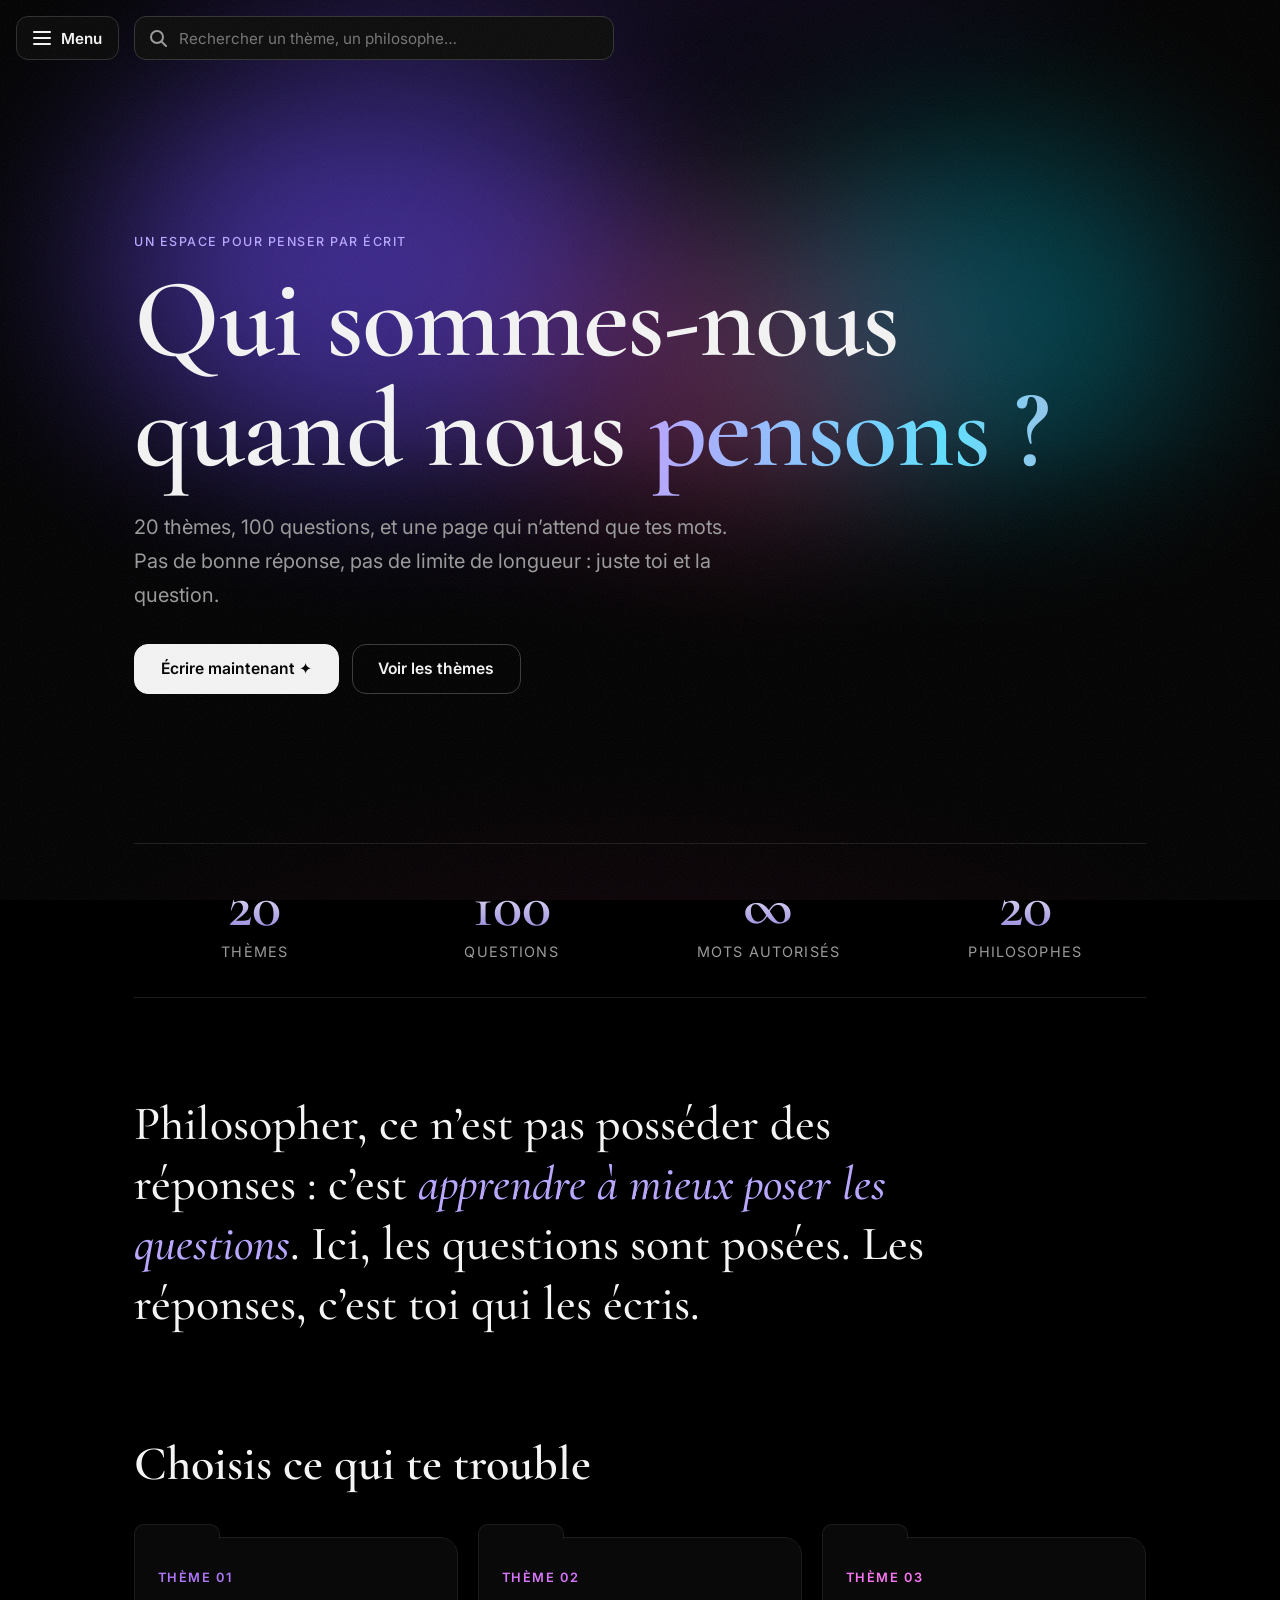
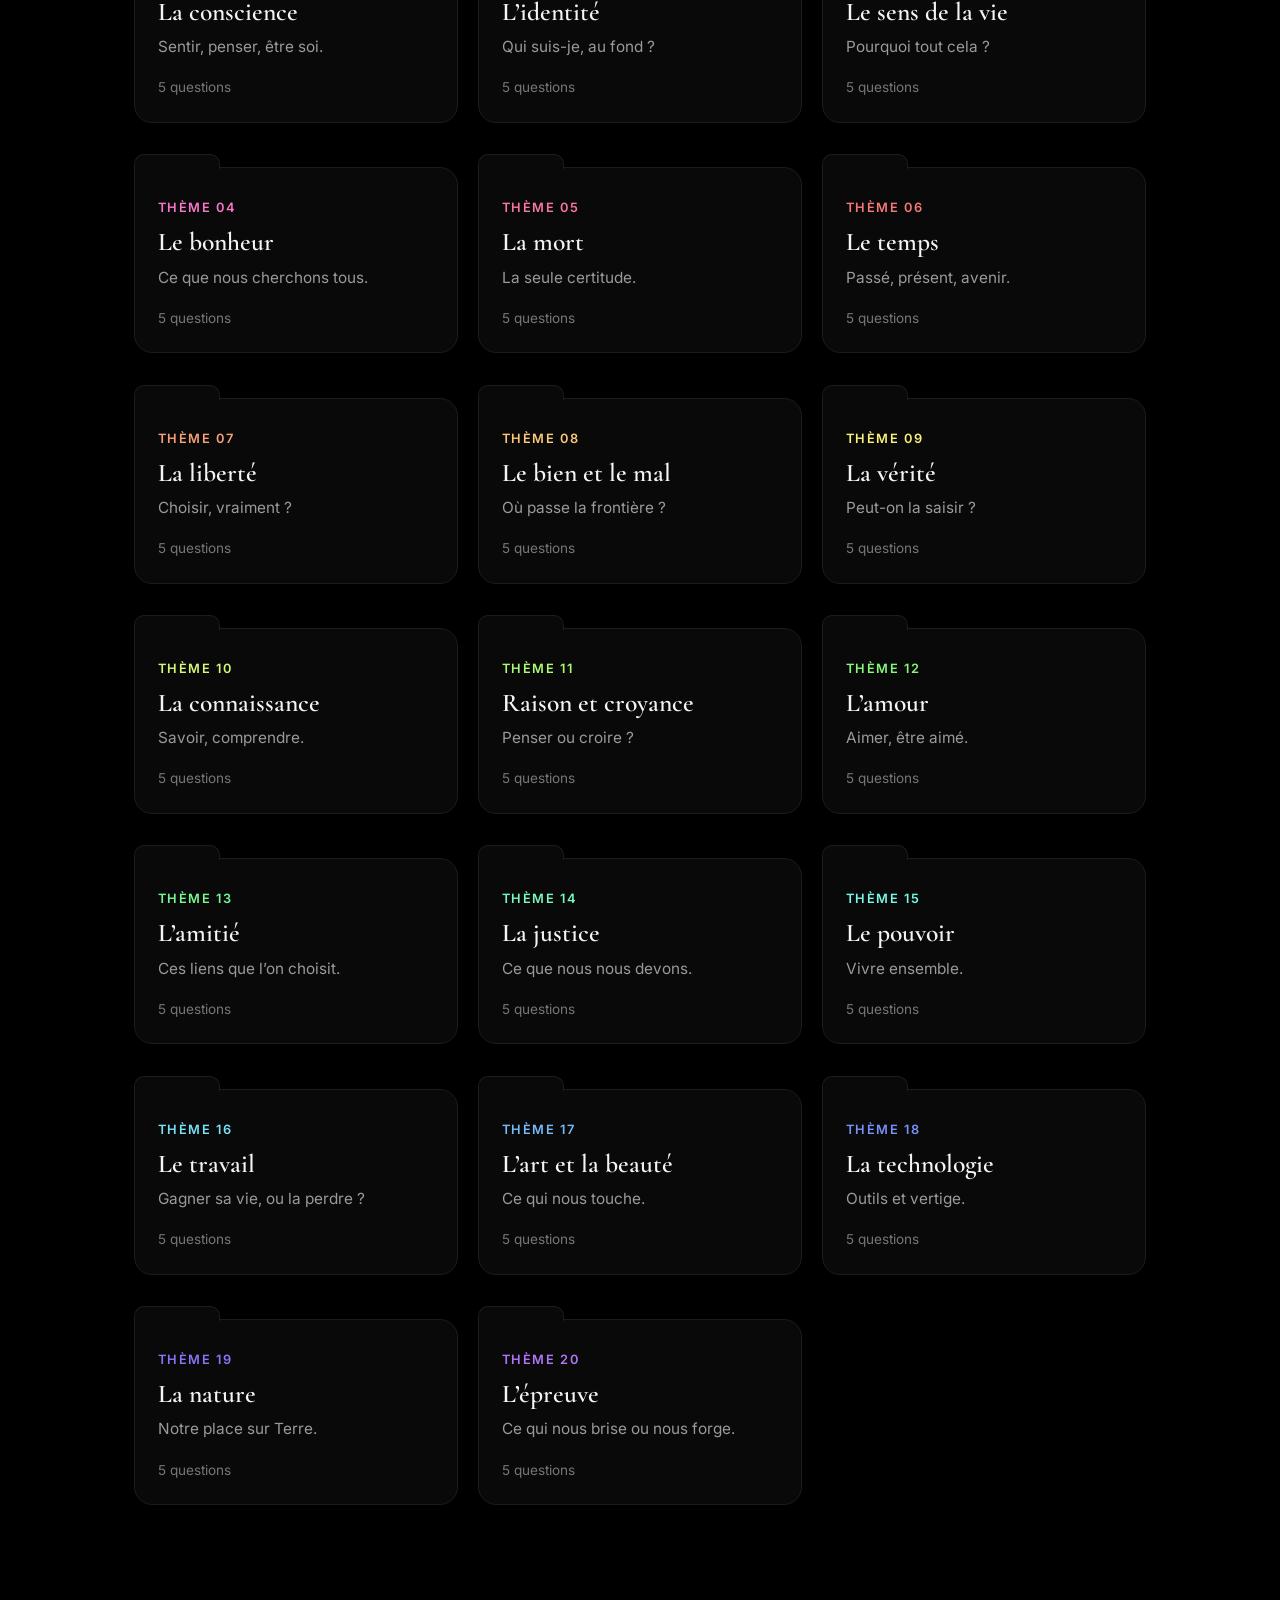
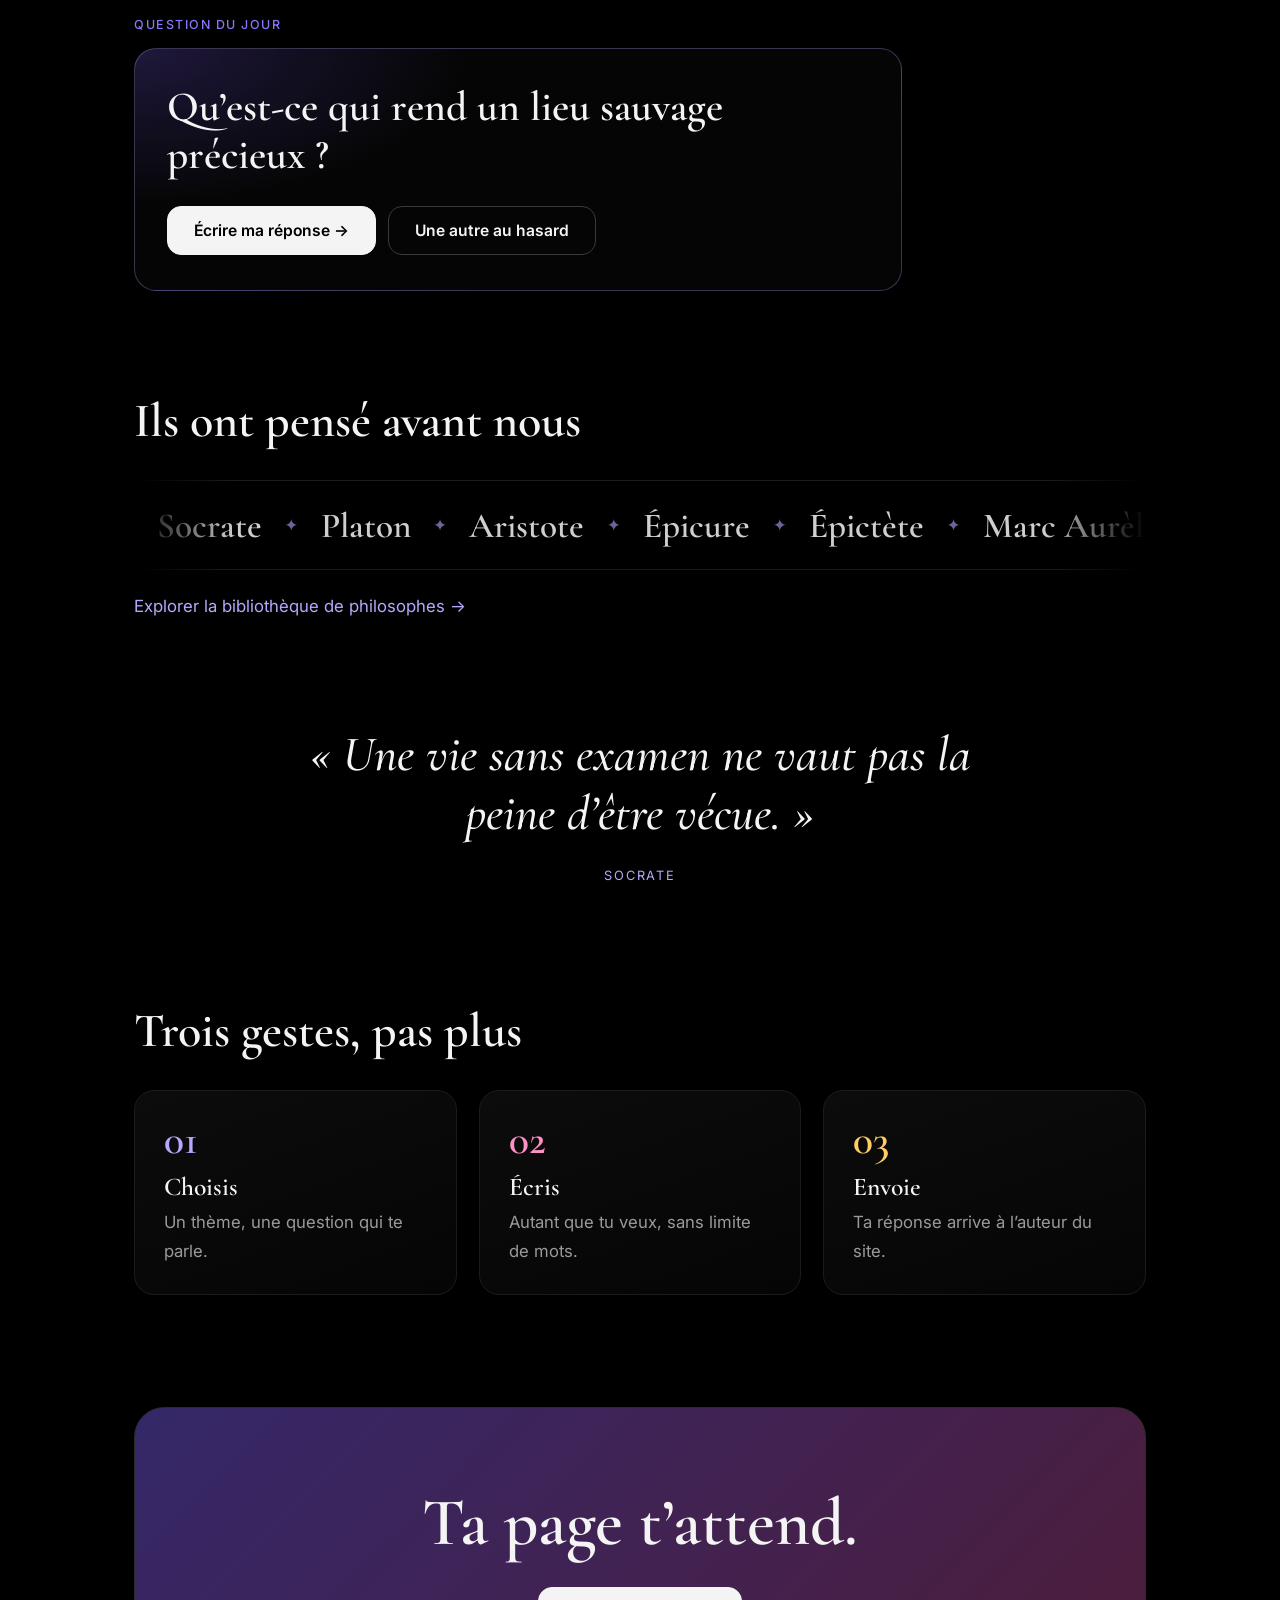
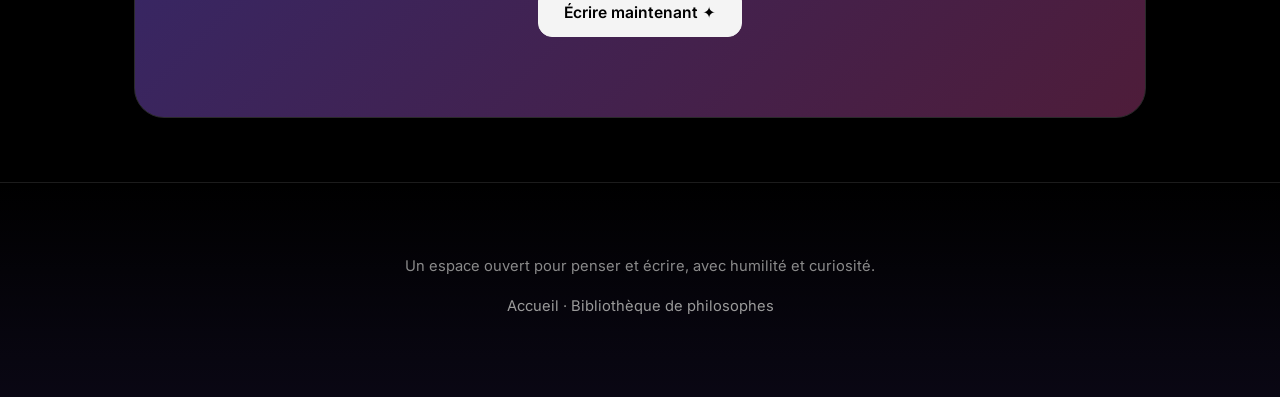
==== commit 81aeec01: "Update index.html" ====
--- a/index.html
+++ b/index.html
@@ -5,12 +5,12 @@
 <meta name="viewport" content="width=device-width, initial-scale=1">
 <meta name="theme-color" content="#000000">
 <title>Qui sommes-nous quand nous pensons ?</title>
-<meta name="description" content="Des réponses sincères aux grandes questions existentielles, et un espace pour écrire les tiennes.">
+<meta name="description" content="20 thèmes, 100 questions philosophiques et une page pour écrire ta réponse, sans limite de longueur.">
 <link rel="preconnect" href="https://fonts.googleapis.com">
 <link rel="preconnect" href="https://fonts.gstatic.com" crossorigin>
 <link href="https://fonts.googleapis.com/css2?family=Cormorant+Garamond:ital,wght@0,500;0,600;0,700;1,500;1,600&family=Inter:wght@400;500;600&display=swap" rel="stylesheet">
 <style>
-:root{--noir:#000;--carte:#090909;--ligne:#1d1d1d;--txt:#f4f4f4;--mut:#9a9a9a;--acc:#b8a6ff;
+:root{--noir:#000;--carte:#090909;--ligne:#1c1c1c;--txt:#f4f4f4;--mut:#9a9a9a;--acc:#b8a6ff;
 --serif:"Cormorant Garamond",Georgia,"Times New Roman",serif;--sans:"Inter",system-ui,-apple-system,"Segoe UI",Arial,sans-serif}
 *{box-sizing:border-box}
 html{scroll-behavior:smooth;background:#000}
@@ -19,8 +19,12 @@
 ::selection{background:#7c5cff;color:#fff}
 :focus-visible{outline:2px solid var(--acc);outline-offset:3px}
 .grain{position:fixed;inset:0;z-index:60;pointer-events:none;opacity:.07;background-image:url("data:image/svg+xml,%3Csvg xmlns='http://www.w3.org/2000/svg' width='160' height='160'%3E%3Cfilter id='n'%3E%3CfeTurbulence type='fractalNoise' baseFrequency='.8' numOctaves='2' stitchTiles='stitch'/%3E%3C/filter%3E%3Crect width='100%25' height='100%25' filter='url(%23n)'/%3E%3C/svg%3E")}
-.lueur{position:fixed;inset:0;z-index:0;pointer-events:none;--e:0;transition:.8s;
-background:radial-gradient(60rem 30rem at 50% -12%,rgba(124,92,255,calc(.1 + var(--e)*.25)),transparent 62%),radial-gradient(40rem 24rem at 100% 110%,rgba(94,224,255,calc(.03 + var(--e)*.1)),transparent 60%)}
+/* Lueur : en haut quand on écrit, en bas de plus en plus colorée quand on descend */
+.lueur{position:fixed;inset:0;z-index:0;pointer-events:none;--h:260;--p:0;--e:0;transition:--h .8s;
+background:radial-gradient(60rem 28rem at 50% -12%,hsla(var(--h),90%,62%,calc(.14 + var(--e)*.24)),transparent 62%),
+radial-gradient(75rem 34rem at 50% 120%,hsla(calc(var(--h) + 70),95%,58%,calc(.08 + var(--p)*.34)),transparent 62%),
+radial-gradient(42rem 28rem at 0% 105%,hsla(calc(var(--h) + 150),95%,60%,calc(var(--p)*.22)),transparent 60%),
+radial-gradient(42rem 28rem at 100% 100%,hsla(calc(var(--h) + 220),95%,60%,calc(var(--p)*.18)),transparent 60%)}
 
 /* Menu */
 .btn-menu{position:fixed;top:1rem;left:1rem;z-index:40;display:flex;align-items:center;gap:.6rem;height:44px;background:rgba(10,10,10,.85);backdrop-filter:blur(10px);color:var(--txt);border:1px solid #2e2e2e;border-radius:12px;padding:0 1rem;font:600 .95rem var(--sans);cursor:pointer;transition:.25s}
@@ -28,44 +32,46 @@
 .btn-menu .barres{display:grid;gap:4px}
 .btn-menu .barres i{display:block;width:18px;height:2px;background:currentColor;border-radius:2px}
 .voile{position:fixed;inset:0;background:rgba(0,0,0,.75);opacity:0;visibility:hidden;transition:.3s;z-index:45}
-.tiroir{position:fixed;top:0;left:0;bottom:0;width:min(23rem,88vw);background:#040404;border-right:1px solid var(--ligne);transform:translateX(-100%);visibility:hidden;transition:transform .35s cubic-bezier(.2,.8,.2,1),visibility .35s;z-index:50;overflow-y:auto;padding:1.2rem 1.2rem 3rem}
+.tiroir{position:fixed;top:0;left:0;bottom:0;width:min(25rem,90vw);background:#040404;border-right:1px solid var(--ligne);transform:translateX(-100%);visibility:hidden;transition:transform .35s cubic-bezier(.2,.8,.2,1),visibility .35s;z-index:50;overflow-y:auto;padding:1.2rem 1rem 3rem}
 .ouvert .tiroir{transform:none;visibility:visible}
 .ouvert .voile{opacity:1;visibility:visible}
-.tiroir-haut{display:flex;justify-content:space-between;align-items:center;margin-bottom:1.4rem}
+.tiroir-haut{display:flex;justify-content:space-between;align-items:center;margin-bottom:1rem}
 .tiroir-haut strong{font:600 1.6rem var(--serif)}
 .fermer{background:none;border:1px solid #2e2e2e;color:var(--txt);border-radius:10px;width:38px;height:38px;font-size:1.1rem;cursor:pointer}
-.tiroir a.accueil{display:block;padding:.7rem .8rem;border-radius:10px;text-decoration:none;color:var(--mut);margin-bottom:.4rem}
+.tiroir a.accueil{display:block;padding:.6rem .8rem;border-radius:10px;text-decoration:none;color:var(--mut);margin-bottom:.3rem}
 .tiroir a.accueil:hover{color:var(--txt);background:#111}
-.tiroir details{border-top:1px solid var(--ligne);padding:.3rem 0}
-.tiroir summary{cursor:pointer;list-style:none;padding:.8rem;font:600 1.3rem var(--serif);display:flex;justify-content:space-between;gap:1rem}
+#filtre{width:100%;margin:.6rem 0 .8rem;background:#0a0a0a;color:var(--txt);border:1px solid #2a2a2a;border-radius:12px;padding:.7rem 1rem;font:400 .95rem var(--sans)}
+#filtre:focus{outline:none;border-color:var(--acc)}
+.tiroir details{border-top:1px solid var(--ligne)}
+.tiroir summary{cursor:pointer;list-style:none;padding:.75rem .5rem;font:600 1.15rem var(--serif);display:flex;align-items:center;gap:.7rem;border-radius:10px}
+.tiroir summary:hover{background:#0d0d0d}
 .tiroir summary::-webkit-details-marker{display:none}
-.tiroir summary::after{content:"+";color:var(--acc);font-family:var(--sans)}
+.tiroir summary::after{content:"+";margin-left:auto;color:var(--k);font-family:var(--sans)}
 .tiroir details[open] summary::after{content:"−"}
-.tiroir details a{display:block;margin:.15rem 0 .15rem .8rem;padding:.55rem .9rem;border-left:2px solid #262626;color:var(--mut);text-decoration:none;font-size:.97rem;transition:.2s}
-.tiroir details a:hover{color:var(--txt);border-left-color:var(--acc);background:#0c0c0c}
-
-/* Base de page */
+.pt{flex:none;width:.65rem;height:.65rem;border-radius:50%;background:var(--k);box-shadow:0 0 12px var(--k)}
+.tiroir details a{display:block;margin:.1rem 0 .1rem 1.2rem;padding:.5rem .8rem;border-left:2px solid #262626;color:var(--mut);text-decoration:none;font-size:.92rem;line-height:1.4;transition:.2s}
+.tiroir details a:hover{color:var(--txt);border-left-color:var(--k);background:#0c0c0c}
+.tiroir details a.tl{color:var(--k);font-weight:600}
+
+/* Base */
 main{position:relative;z-index:1;max-width:66rem;margin:0 auto;padding:5.8rem 1.4rem 4rem}
 .fil{font-size:.9rem;color:var(--mut);margin-bottom:1.8rem}
 .fil a{color:var(--mut);text-decoration:none}.fil a:hover{color:var(--txt)}.fil span{margin:0 .4rem;opacity:.45}
 h1{font:600 clamp(2.6rem,8vw,5.2rem)/1 var(--serif);margin:0 0 1.2rem;letter-spacing:-.015em}
-h1.q{font-size:clamp(2rem,5.4vw,3.3rem);line-height:1.12;max-width:44rem}
+h1.q{font-size:clamp(2.1rem,5.6vw,3.6rem);line-height:1.1;max-width:44rem}
 .intro{color:var(--mut);max-width:38rem;margin:0 0 2.4rem;font-size:1.15rem}
 .etiquette{display:inline-block;font:500 .78rem var(--sans);letter-spacing:.12em;text-transform:uppercase;color:var(--k,var(--acc));margin-bottom:1rem}
-.vue{animation:entree .55s cubic-bezier(.2,.8,.2,1) both}
+.vue{animation:entree .6s cubic-bezier(.2,.8,.2,1) both}
 @keyframes entree{from{opacity:0;transform:translateY(14px)}to{opacity:1;transform:none}}
-.rv{opacity:0;transform:translateY(28px);transition:opacity .9s,transform .9s cubic-bezier(.2,.8,.2,1)}
+.rv{opacity:0;transform:translateY(28px);transition:opacity .9s var(--d,0s),transform .9s cubic-bezier(.2,.8,.2,1) var(--d,0s)}
 .rv.in{opacity:1;transform:none}
 .grad{background:linear-gradient(90deg,#b8a6ff,#5ee0ff,#ff8fc7,#ffcc66,#b8a6ff);background-size:300% 100%;-webkit-background-clip:text;background-clip:text;color:transparent;animation:flow 10s linear infinite}
 @keyframes flow{to{background-position:300% 0}}
 .titre{font:600 clamp(1.9rem,4.6vw,3rem)/1.1 var(--serif);margin:0 0 2rem}
 .sec{margin-top:6.5rem}
-
-/* Boutons */
-.cta{display:inline-flex;align-items:center;gap:.5rem;background:var(--txt);color:#000;border-radius:14px;padding:.9rem 1.6rem;text-decoration:none;font:600 .98rem var(--sans);border:1px solid var(--txt);transition:.25s}
+.cta{display:inline-flex;align-items:center;gap:.5rem;background:var(--txt);color:#000;border-radius:14px;padding:.9rem 1.6rem;text-decoration:none;font:600 .98rem var(--sans);border:1px solid var(--txt);cursor:pointer;transition:.25s}
 .cta:hover{background:var(--acc);border-color:var(--acc);transform:translateY(-2px);box-shadow:0 14px 40px -14px var(--acc)}
-.cta.vide{background:transparent;color:var(--txt);border-color:#3a3a3a}
-.cta.vide:hover{color:#000}
+.cta.vide{background:transparent;color:var(--txt);border-color:#3a3a3a}.cta.vide:hover{color:#000}
 .btns{display:flex;flex-wrap:wrap;gap:.8rem}
 
 /* Accueil */
@@ -85,20 +91,19 @@
 .manif{margin-top:6rem}
 .manif p{font:500 clamp(1.7rem,4.4vw,3rem)/1.25 var(--serif);max-width:52rem;margin:0}
 .manif em{color:var(--acc)}
-.grille{display:grid;grid-template-columns:repeat(auto-fill,minmax(16rem,1fr));gap:1.9rem 1.4rem}
-.dossier{position:relative;display:block;margin-top:14px;padding:1.6rem 1.5rem 1.5rem;background:var(--carte);border:1px solid var(--ligne);border-radius:0 18px 18px 18px;text-decoration:none;color:inherit;transition:.3s}
+.grille{display:grid;grid-template-columns:repeat(auto-fill,minmax(15rem,1fr));gap:1.9rem 1.3rem}
+.dossier{position:relative;display:block;margin-top:14px;padding:1.5rem 1.4rem 1.4rem;background:var(--carte);border:1px solid var(--ligne);border-radius:0 18px 18px 18px;text-decoration:none;color:inherit;transition:.3s}
 .dossier::before{content:"";position:absolute;top:-14px;left:-1px;width:84px;height:14px;background:var(--carte);border:1px solid var(--ligne);border-bottom:0;border-radius:10px 10px 0 0;transition:.3s}
 .dossier::after{content:"";position:absolute;inset:0;border-radius:inherit;pointer-events:none;opacity:0;transition:.3s;background:radial-gradient(16rem circle at var(--mx,50%) var(--my,0%),rgba(255,255,255,.09),transparent 62%)}
 .dossier:hover{transform:translateY(-5px);border-color:var(--k,var(--acc));box-shadow:0 24px 54px -24px var(--k,var(--acc))}
 .dossier:hover::before{border-color:var(--k,var(--acc))}
 .dossier:hover::after{opacity:1}
 .dossier .num{font:600 .8rem var(--sans);color:var(--k,var(--acc));letter-spacing:.12em}
-.dossier h3{font:600 1.7rem/1.15 var(--serif);margin:.4rem 0 .6rem}
-.dossier p{margin:0;color:var(--mut);font-size:.98rem}
-.dossier .compte{display:block;margin-top:1.1rem;font-size:.85rem;color:#767676}
-.jourbox{max-width:48rem;padding:2rem 2rem 2.1rem;border-radius:22px;border:1px solid rgba(184,166,255,.3);background:radial-gradient(30rem 14rem at 0% 0%,rgba(124,92,255,.22),transparent 70%),#050505}
-.qh{font:600 clamp(1.6rem,3.6vw,2.3rem)/1.2 var(--serif);margin:0 0 1rem}
-.jourbox p{color:#cfcfcf;font-size:1.1rem;line-height:1.8;margin:0 0 1.5rem}
+.dossier h3{font:600 1.6rem/1.15 var(--serif);margin:.4rem 0 .5rem}
+.dossier p{margin:0;color:var(--mut);font-size:.96rem}
+.dossier .compte{display:block;margin-top:1rem;font-size:.85rem;color:#767676}
+.jourbox{max-width:48rem;padding:2.2rem 2rem;border-radius:22px;border:1px solid rgba(184,166,255,.3);background:radial-gradient(30rem 14rem at 0% 0%,rgba(124,92,255,.22),transparent 70%),#050505}
+.qh{font:600 clamp(1.8rem,4vw,2.6rem)/1.15 var(--serif);margin:0 0 1.6rem}
 .marq{overflow:hidden;border-block:1px solid var(--ligne);padding:1.4rem 0;-webkit-mask-image:linear-gradient(90deg,transparent,#000 10%,#000 90%,transparent);mask-image:linear-gradient(90deg,transparent,#000 10%,#000 90%,transparent)}
 .piste{display:flex;width:max-content;animation:defile 60s linear infinite}
 .marq:hover .piste{animation-play-state:paused}
@@ -113,57 +118,63 @@
 .citrot.f{animation:entree .8s both}
 .etapes{display:grid;grid-template-columns:repeat(auto-fit,minmax(15rem,1fr));gap:1.4rem}
 .etape{padding:1.8rem;border:1px solid var(--ligne);border-radius:20px;background:linear-gradient(160deg,#0c0c0c,#050505)}
-.etape b{font:600 2.6rem/1 var(--serif);color:var(--acc);display:block;margin-bottom:.6rem}
+.etape b{font:600 2.6rem/1 var(--serif);display:block;margin-bottom:.6rem}
+.etape:nth-child(1) b{color:#b8a6ff}.etape:nth-child(2) b{color:#ff8fc7}.etape:nth-child(3) b{color:#ffcc66}
 .etape h3{font:600 1.6rem var(--serif);margin:0 0 .4rem}
 .etape p{margin:0;color:var(--mut)}
-.final{margin-top:7rem;text-align:center;padding:4.5rem 1.4rem;border-radius:28px;border:1px solid #232323;background:radial-gradient(36rem 16rem at 50% 0%,rgba(124,92,255,.28),transparent 70%),#050505}
-.final h2{font:600 clamp(2.2rem,6vw,4rem)/1.05 var(--serif);margin:0 0 1.6rem}
-
-/* Réponses */
-.qa{display:grid;grid-template-columns:3.4rem 1fr;gap:0 1.2rem;padding:2.2rem 0;border-top:1px solid var(--ligne);max-width:50rem}
-.qa:last-of-type{border-bottom:1px solid var(--ligne)}
-.qa .n{font:600 1.2rem var(--serif);color:var(--k,var(--acc));padding-top:.35rem}
-.qa h2{font:600 clamp(1.5rem,3.4vw,2.2rem)/1.2 var(--serif);margin:0 0 .9rem}
-.qa p{margin:0 0 1.2rem;color:#d0d0d0;font-size:1.08rem;line-height:1.8}
-.qa .act{display:flex;flex-wrap:wrap;align-items:center;gap:1rem}
-.mini{background:transparent;color:var(--txt);border:1px solid #333;padding:.55rem 1.1rem;font-size:.9rem;border-radius:12px}
-.mini:hover{color:#000}
+.final{margin-top:7rem;text-align:center;padding:5rem 1.4rem;border-radius:30px;border:1px solid #2a2a2a;background:linear-gradient(135deg,rgba(124,92,255,.4),rgba(255,79,163,.3) 55%,rgba(255,204,102,.28)),#050505;background-size:200% 200%;animation:flow 14s ease infinite}
+.final h2{font:600 clamp(2.2rem,6vw,4.2rem)/1.05 var(--serif);margin:0 0 1.8rem}
+
+/* Thème : liste de questions */
+.qs{max-width:50rem}
+.qs a{display:grid;grid-template-columns:3rem 1fr auto;gap:.4rem 1rem;align-items:baseline;padding:1.5rem .4rem;border-top:1px solid var(--ligne);text-decoration:none;transition:.3s}
+.qs a:last-of-type{border-bottom:1px solid var(--ligne)}
+.qs a:hover{padding-left:1.1rem;background:linear-gradient(90deg,color-mix(in srgb,var(--k) 12%,transparent),transparent)}
+.qs .n{font:600 1.1rem var(--serif);color:var(--k)}
+.qs .t{font:500 clamp(1.35rem,3vw,1.9rem)/1.25 var(--serif)}
+.qs .go{color:var(--k);font-size:.9rem;white-space:nowrap}
 .ok{font-size:.82rem;color:#7ee2a8}
-.reponse-box{max-width:46rem;margin:0 0 1rem;padding:1.5rem 1.7rem;border-left:3px solid var(--k,var(--acc));background:#070707;border-radius:0 16px 16px 0}
-.reponse-box b{display:block;font:500 .78rem var(--sans);letter-spacing:.12em;text-transform:uppercase;color:var(--k,var(--acc));margin-bottom:.6rem}
-.reponse-box p{margin:0;font:500 1.25rem/1.7 var(--serif);color:#e6e6e6}
-.sous-titre{font:600 1.8rem var(--serif);margin:2.6rem 0 0}
 
 /* Espace d'écriture */
-form{max-width:46rem}
-.feuille{margin-top:1.2rem;background:#050505;border:1px solid #242424;border-radius:20px;transition:.3s}
-.feuille:focus-within{border-color:rgba(184,166,255,.75);box-shadow:0 0 0 4px rgba(184,166,255,.1),0 40px 90px -40px rgba(124,92,255,.6)}
-.feuille textarea{display:block;width:100%;min-height:min(58vh,26rem);background:transparent;color:var(--txt);border:0;resize:vertical;padding:1.7rem 1.7rem 1rem;font:400 clamp(1.15rem,2.6vw,1.4rem)/1.85 var(--serif);caret-color:var(--acc)}
+.ecrire{max-width:46rem}
+.feuille{--lh:2.15rem;margin-top:1.6rem;background:linear-gradient(180deg,#070707,#040404);border:1px solid #262626;border-radius:22px;overflow:hidden;transition:.4s}
+.feuille:focus-within{border-color:var(--k);box-shadow:0 0 0 4px color-mix(in srgb,var(--k) 14%,transparent),0 50px 100px -40px var(--k)}
+.feuille.envoye{animation:eclat 1.4s ease}
+@keyframes eclat{40%{box-shadow:0 0 0 6px color-mix(in srgb,var(--k) 35%,transparent),0 0 90px -10px var(--k)}}
+.jauge{height:3px;background:#151515}
+.jauge i{display:block;height:100%;width:0;background:linear-gradient(90deg,var(--k),#fff);transition:width .5s}
+.feuille textarea{display:block;width:100%;min-height:min(52vh,24rem);background-color:transparent;color:var(--txt);border:0;resize:none;padding:1.6rem 1.7rem;font:400 clamp(1.2rem,2.7vw,1.45rem)/var(--lh) var(--serif);caret-color:var(--k);
+background-image:repeating-linear-gradient(transparent 0,transparent calc(var(--lh) - 1px),rgba(255,255,255,.055) calc(var(--lh) - 1px),rgba(255,255,255,.055) var(--lh));background-origin:content-box;background-attachment:local}
 .feuille textarea:focus{outline:none}
 .feuille textarea::placeholder{color:#555;font-style:italic}
-.pied-feuille{display:flex;justify-content:space-between;gap:1rem;padding:.7rem 1.4rem;border-top:1px solid #161616;font-size:.82rem;color:#6d6d6d}
-.amorces{display:flex;flex-wrap:wrap;align-items:center;gap:.5rem;margin:1.1rem 0 0;font-size:.88rem;color:var(--mut)}
-.amorce{background:transparent;color:var(--mut);border:1px solid #2a2a2a;border-radius:999px;padding:.35rem .85rem;font:500 .85rem var(--sans);cursor:pointer;transition:.2s}
-.amorce:hover{color:var(--txt);border-color:var(--acc)}
+.pied-feuille{display:flex;justify-content:space-between;gap:1rem;padding:.8rem 1.4rem;border-top:1px solid #161616;font-size:.85rem;color:#6d6d6d}
+#encour{color:var(--k);transition:.3s}
+.amorces{display:flex;flex-wrap:wrap;align-items:center;gap:.5rem;margin:1.2rem 0 0;font-size:.88rem;color:var(--mut)}
+.amorce,.zenbtn{background:transparent;color:var(--mut);border:1px solid #2a2a2a;border-radius:999px;padding:.4rem .9rem;font:500 .85rem var(--sans);cursor:pointer;transition:.2s}
+.amorce:hover,.zenbtn:hover{color:var(--txt);border-color:var(--k)}
 .signe{margin:1.5rem 0 0}
 .signe summary{cursor:pointer;color:var(--mut);font-size:.92rem;width:max-content}.signe summary:hover{color:var(--txt)}
 .deux{display:grid;grid-template-columns:1fr 1fr;gap:1rem;margin-top:1rem}
 label{display:block;font:600 .82rem var(--sans);margin:0 0 .4rem;color:var(--mut)}
 input[type=text],input[type=email]{width:100%;background:#060606;color:var(--txt);border:1px solid #262626;border-radius:12px;padding:.8rem 1rem;font:400 1rem var(--sans);transition:.2s}
-input:focus{outline:none;border-color:var(--acc);box-shadow:0 0 0 3px rgba(184,166,255,.16)}
+input:focus{outline:none;border-color:var(--k,var(--acc));box-shadow:0 0 0 3px rgba(184,166,255,.16)}
 .piege{position:absolute;left:-9999px;width:1px;height:1px;opacity:0}
-.envoyer{margin-top:1.8rem;display:inline-flex;align-items:center;gap:.6rem;background:var(--txt);color:#000;border:0;border-radius:14px;padding:1rem 1.9rem;font:600 1rem var(--sans);cursor:pointer;transition:.25s}
-.envoyer:hover{background:var(--acc);transform:translateY(-2px)}
+.envoyer{margin-top:1.8rem;display:inline-flex;align-items:center;gap:.6rem;background:var(--k);color:#000;border:0;border-radius:14px;padding:1rem 2rem;font:600 1.02rem var(--sans);cursor:pointer;transition:.25s}
+.envoyer:hover{transform:translateY(-2px);box-shadow:0 18px 44px -14px var(--k)}
 .envoyer:disabled{opacity:.5;cursor:wait;transform:none}
-.etat{min-height:1.6rem;margin:1rem 0 0;font-size:.98rem}
+.etat{min-height:1.6rem;margin:1rem 0 0;font-size:1rem}
 .etat.ok{color:#7ee2a8}.etat.err{color:#ff8a8a}
 .note{margin-top:1.4rem;font-size:.85rem;color:#6d6d6d}
 .suite{display:flex;flex-wrap:wrap;gap:1.4rem;margin-top:2rem;font-size:.95rem}
-.suite a{color:var(--acc);text-decoration:none}.suite a:hover{text-decoration:underline}
-footer{position:relative;z-index:1;text-align:center;padding:3rem 1rem 3.5rem;border-top:1px solid var(--ligne);color:#6d6d6d;font-size:.92rem}
+.suite a,.suite button{color:var(--k);text-decoration:none;background:none;border:0;font:inherit;cursor:pointer;padding:0}
+.suite a:hover,.suite button:hover{text-decoration:underline}
+body.zen .btn-menu,body.zen .recherche,body.zen footer,body.zen .fil,body.zen .hors-zen{display:none}
+body.zen .zenbtn{position:fixed;top:1rem;right:1rem;z-index:70;background:#0a0a0a}
+body.zen main{padding-top:4rem}
+footer{position:relative;z-index:1;text-align:center;padding:3.5rem 1rem 4rem;border-top:1px solid var(--ligne);color:#8a8a8a;font-size:.92rem;background:linear-gradient(180deg,transparent,rgba(124,92,255,.08))}
 footer a{color:var(--mut);text-decoration:none}footer a:hover{color:var(--acc)}
 
-@media(max-width:640px){.deux{grid-template-columns:1fr}.btn-menu span.mot{display:none}.btn-menu{padding:0 .9rem}.qa{grid-template-columns:1fr}.qa .n{padding:0 0 .3rem}.sec{margin-top:4.5rem}}
+@media(max-width:640px){.deux{grid-template-columns:1fr}.btn-menu span.mot{display:none}.btn-menu{padding:0 .9rem}.sec{margin-top:4.5rem}.qs a{grid-template-columns:2.4rem 1fr}.qs .go{display:none}}
 @media(prefers-reduced-motion:reduce){*{animation:none!important;transition:none!important}html{scroll-behavior:auto}.rv{opacity:1;transform:none}}
 </style>
 </head>
@@ -175,88 +186,75 @@
   <span class="barres" aria-hidden="true"><i></i><i></i><i></i></span><span class="mot">Menu</span>
 </button>
 <div class="voile" id="voile"></div>
-<aside class="tiroir" id="tiroir" aria-label="Thèmes philosophiques">
-  <div class="tiroir-haut"><strong>Thèmes</strong><button class="fermer" id="fermer" aria-label="Fermer le menu">✕</button></div>
+<aside class="tiroir" id="tiroir" aria-label="Les thèmes philosophiques">
+  <div class="tiroir-haut"><strong>Les 20 thèmes</strong><button class="fermer" id="fermer" aria-label="Fermer le menu">✕</button></div>
   <a class="accueil" href="#">← Accueil</a>
+  <input type="search" id="filtre" placeholder="Filtrer les thèmes…" aria-label="Filtrer les thèmes" autocomplete="off">
   <nav id="navThemes"></nav>
 </aside>
 
 <main id="scene"></main>
-<footer><p>Un essai ouvert, écrit avec humilité et curiosité.</p><p><a href="#">Accueil</a> · <a href="#biblio">Bibliothèque de philosophes</a></p></footer>
+<footer><p>Un espace ouvert pour penser et écrire, avec humilité et curiosité.</p><p><a href="#">Accueil</a> · <a href="#biblio">Bibliothèque de philosophes</a></p></footer>
 
 <script>
 (function(){
-  var ENDPOINT = "https://formsubmit.co/ajax/tabomar2007@gmail.com";
-  var C = ["#b8a6ff","#ff8fc7","#ffcc66","#5ee0ff"];
-
+  /* Enregistrement des réponses dans la base de l'artefact */
+  function envoyer(d){
+    if(!window.claude || !claude.use) return Promise.reject(new Error("indispo"));
+    return Promise.all([claude.use("db"), claude.use("user")]).then(function(r){
+      var db = r[0], user = r[1];
+      if(!db || !user) throw new Error("indispo");
+      return Promise.resolve(user.id()).then(function(id){ return db.collection("reponses/" + id + "/envois").add(d); });
+    });
+  }
+
+  /* 20 thèmes : [nom, description, [5 questions]] */
   var T = [
-  {n:"La conscience", d:"Ce que signifie sentir, penser et être soi.", s:[
-    {n:"L’esprit et le corps", q:[
-      ["Mon esprit est-il identique à mon cerveau ?","Pas forcément identique, mais inséparable. Sans cerveau, plus de pensée ; pourtant décrire des neurones n’explique pas ce que cela fait de ressentir une douleur. L’esprit est sans doute ce que le cerveau vit de l’intérieur."],
-      ["Un robot pourrait-il un jour être vraiment conscient ?","Peut-être, si la conscience dépend de l’organisation de l’information et non de la chair. Mais rien ne le prouve : imiter des paroles n’est pas ressentir. Tant que nous ignorons ce qui crée l’expérience en nous, nous ne pouvons pas trancher."],
-      ["Pourquoi ressentons-nous des émotions plutôt que de simplement réagir ?","Parce que ressentir donne une valeur aux choses : la peur dit « fuis », la joie dit « reste ». Une émotion est une réaction accompagnée d’un sens vécu, ce qui nous permet de choisir plutôt que de subir."],
-      ["Les animaux ont-ils une conscience comparable à la nôtre ?","Beaucoup d’animaux ressentent la douleur, la peur et le plaisir, ce qui suffit à leur donner une forme de conscience. Il leur manque peut-être notre langage réfléchi, pas la vie intérieure."],
-      ["Que se passe-t-il dans notre conscience quand nous dormons ou rêvons ?","Elle ne s’éteint pas toujours : le rêve est une conscience sans contrôle, où les images surgissent sans que nous les choisissions. Le sommeil profond montre, lui, qu’elle peut s’interrompre puis revenir."]]},
-    {n:"Le moi et l’identité", q:[
-      ["Suis-je la même personne qu’il y a dix ans ?","En grande partie non, et pourtant oui. Le corps, les idées et les goûts changent, mais un fil de souvenirs et de valeurs relie les âges. Je suis moins une chose fixe qu’une histoire qui continue."],
-      ["Qu’est-ce qui fait de moi quelqu’un d’unique ?","Ni mes qualités prises une à une, ni mon corps, mais la combinaison de mon histoire, de mes choix et de mon regard. Personne d’autre n’a vécu exactement ce chemin."],
-      ["Le regard des autres façonne-t-il qui je suis ?","Oui, en partie : nous apprenons à nous voir à travers les yeux des autres. Mais nous pouvons aussi leur répondre, les contredire et devenir autre chose que l’image qu’ils nous renvoient."],
-      ["Peut-on se connaître vraiment soi-même ?","Jamais complètement : nos motifs profonds nous échappent souvent. Mais se connaître est un chemin plus qu’un but, et chaque épreuve traversée avec honnêteté nous en rapproche."],
-      ["Si je perdais tous mes souvenirs, serais-je encore moi ?","Je ne serais plus le même narrateur, mais quelque chose resterait : mon caractère, ma sensibilité, ma manière d’aimer. L’identité tient à la mémoire sans s’y réduire."]]}]},
-  {n:"L’existence", d:"Le sens de la vie, la mort et le temps qui passe.", s:[
-    {n:"Le sens de la vie", q:[
-      ["La vie a-t-elle un sens, ou devons-nous le créer ?","Rien ne prouve qu’un sens nous attende tout fait. Mais nous pouvons en construire un par nos engagements, nos liens et nos œuvres. Le sens n’est pas trouvé : il est vécu."],
-      ["Le bonheur est-il le but de l’existence ?","C’est un but naturel, mais pas le seul. Un bonheur poursuivi à tout prix s’échappe ; il vient plutôt par surcroît, quand on vit pour quelque chose qui compte."],
-      ["Faut-il souffrir pour grandir ?","La souffrance n’est pas nécessaire, mais elle peut éveiller. Ce qui fait grandir, ce n’est pas la douleur elle-même, c’est ce que nous apprenons en la traversant."],
-      ["Qu’est-ce qui donne de la valeur à une vie ?","La qualité de nos relations, la sincérité de nos actes et ce que nous laissons aux autres. Une vie vaut moins par sa durée ou son éclat que par la présence qu’elle a mise dans le monde."],
-      ["Vaut-il mieux vivre intensément ou vivre longtemps ?","L’intensité sans durée est fragile, la durée sans intensité est fade. Le mieux est sans doute de vivre pleinement chaque jour : c’est cela qui donne de la richesse au temps."]]},
-    {n:"La mort et le temps", q:[
-      ["Faut-il avoir peur de la mort ?","Épicure disait que la mort n’est rien pour nous : quand elle est là, nous n’y sommes plus. La peur vient surtout de l’inconnu et de la perte. La comprendre apaise, sans tout effacer."],
-      ["La mort donne-t-elle un sens à la vie ?","Elle donne du prix au temps : parce que tout est limité, chaque instant compte. Sans fin, nous pourrions tout remettre à demain."],
-      ["Le temps existe-t-il vraiment, ou n’est-il qu’une impression de notre esprit ?","La physique mesure le temps, mais c’est notre conscience qui le vit comme un passé, un présent et un futur. Il est sans doute à la fois dans le monde et dans notre manière de le ressentir."],
-      ["Que reste-t-il de nous quand nous disparaissons ?","Nos actes, nos paroles, les souvenirs de ceux qui nous ont aimés. Nous continuons dans ce que nous avons transmis, même si notre conscience s’éteint."],
-      ["Vivrions-nous mieux si nous étions immortels ?","Probablement pas : sans fin, le courage, l’urgence et l’amour perdraient de leur force. L’immortalité risquerait de devenir un ennui sans issue."]]}]},
-  {n:"La liberté et la morale", d:"Nos choix, nos responsabilités, le bien et le mal.", s:[
-    {n:"Le libre arbitre", q:[
-      ["Sommes-nous vraiment libres de nos choix ?","Nous sommes influencés par notre histoire et notre corps, mais pas contraints à chaque instant. La liberté, c’est pouvoir réfléchir à nos désirs avant d’agir."],
-      ["Peut-on être responsable de ce que l’on n’a pas choisi d’être ?","Nous ne choisissons ni notre naissance ni nos premiers traits, mais nous répondons de ce que nous en faisons. La responsabilité commence là où nous pouvons agir autrement."],
-      ["Être libre, est-ce faire tout ce que l’on veut ?","Non : suivre chaque envie, c’est parfois être esclave de ses impulsions. Être libre, c’est choisir selon sa raison et ses valeurs, en respectant la liberté des autres."],
-      ["Notre éducation décide-t-elle de nos choix à notre place ?","Elle nous donne nos premières idées et nos habitudes, mais elle ne décide pas de tout. En prenant conscience de nos héritages, nous pouvons les garder ou les refuser."],
-      ["Un monde où tout serait prévisible serait-il un monde sans liberté ?","Pas nécessairement : être prévisible n’est pas être contraint. Un sage agit de façon cohérente et reste libre. Ce qui menace la liberté, c’est l’absence d’alternatives réelles."]]},
-    {n:"Le bien et le mal", q:[
-      ["Le bien et le mal existent-ils indépendamment des cultures ?","Les coutumes varient, mais certaines valeurs reviennent partout : ne pas faire souffrir sans raison, tenir sa parole, protéger les siens. Cela suggère un socle commun sous la diversité."],
-      ["Le mensonge est-il parfois justifié ?","Parfois, pour protéger une vie ou une personne vulnérable. Mais le mensonge abîme la confiance, qui est précieuse. Il doit rester une exception assumée, jamais une habitude."],
-      ["Peut-on faire le mal en croyant faire le bien ?","Oui, et c’est fréquent : une intention sincère ne protège pas de l’erreur. D’où l’importance de douter, d’écouter les autres et de mesurer les conséquences."],
-      ["Faut-il juger une action sur ses intentions ou sur ses conséquences ?","Les deux comptent. Les intentions révèlent le caractère, les conséquences touchent réellement les autres. Une bonne morale regarde ce que l’on veut et ce que l’on provoque."],
-      ["Pourquoi devrions-nous être justes quand personne ne nous voit ?","Parce que nous vivons avec nous-mêmes. Agir injustement en secret nous change et nous éloigne de la personne que nous voulons être. La justice est aussi une fidélité à soi."]]}]},
-  {n:"La connaissance", d:"Ce que nous pouvons savoir, croire et comprendre.", s:[
-    {n:"Vérité et réalité", q:[
-      ["Existe-t-il une vérité absolue ?","Certaines vérités ne dépendent pas de nous : deux et deux font quatre, la Terre tourne. D’autres, comme le beau ou le juste, sont plus débattues. Chercher la vérité reste une exigence, même si nous ne l’atteignons qu’en partie."],
-      ["Peut-on être certain que le monde est tel que nous le percevons ?","Non : nous ne percevons que ce que nos sens et notre cerveau nous montrent. Mais la science corrige nos illusions en comparant les points de vue. Nous atteignons le monde indirectement, et pourtant sérieusement."],
-      ["Nos sens nous trompent-ils plus qu’ils ne nous renseignent ?","Ils nous trompent parfois, mais ils nous renseignent bien plus souvent : sans eux, aucune connaissance. Les illusions sont des exceptions, que nous repérons justement grâce à d’autres sens et à la raison."],
-      ["Une vérité douloureuse vaut-elle mieux qu’un mensonge réconfortant ?","Le plus souvent oui : un réconfort fondé sur un mensonge s’effondre et laisse plus seul. Mais la vérité se dit avec tact et en son temps, car la franchise n’exclut pas la douceur."],
-      ["La science peut-elle tout expliquer ?","Elle explique remarquablement comment le monde fonctionne. Elle laisse ouvertes d’autres questions : pourquoi il y a quelque chose, ce qui est juste, ce que cela fait de ressentir. Ce sont les terrains de la philosophie."]]},
-    {n:"Raison et croyance", q:[
-      ["Peut-on croire sans preuve ?","On le fait tout le temps : croire en un ami, en l’avenir, en un sens. Ces croyances ne sont pas absurdes si elles ne contredisent pas les faits et restent ouvertes à la révision."],
-      ["La raison suffit-elle pour bien vivre ?","Elle est indispensable, mais pas suffisante. Nous avons aussi besoin d’émotions, de relations et de confiance. Pascal disait que le cœur a ses raisons que la raison ne connaît point."],
-      ["Doute-t-on trop ou pas assez aujourd’hui ?","Souvent mal : on doute de ce qui dérange et l’on croit ce qui plaît. Le bon doute est méthodique : il examine les preuves avec la même exigence pour tous."],
-      ["Les émotions sont-elles un obstacle à la pensée juste ?","Elles peuvent déformer le jugement, mais sans elles nous ne saurions pas ce qui compte. Une pensée juste ne supprime pas les émotions : elle les écoute et les examine."],
-      ["Que signifie vraiment « comprendre » quelque chose ?","Comprendre, c’est voir pourquoi une chose est ainsi, pas seulement la connaître. C’est la relier à d’autres idées, pouvoir l’expliquer à quelqu’un et l’appliquer dans un cas nouveau."]]}]}
+  ["La conscience","Sentir, penser, être soi.",["Mon esprit est-il identique à mon cerveau ?","Un robot pourrait-il un jour être vraiment conscient ?","Les animaux ont-ils une conscience comparable à la nôtre ?","Que se passe-t-il en nous quand nous rêvons ?","Peut-on être conscient sans le savoir ?"]],
+  ["L’identité","Qui suis-je, au fond ?",["Suis-je la même personne qu’il y a dix ans ?","Qu’est-ce qui fait de moi quelqu’un d’unique ?","Le regard des autres façonne-t-il qui je suis ?","Si je perdais tous mes souvenirs, serais-je encore moi ?","Peut-on vraiment changer de personnalité ?"]],
+  ["Le sens de la vie","Pourquoi tout cela ?",["La vie a-t-elle un sens, ou devons-nous le créer ?","Qu’est-ce qui donne de la valeur à une vie ?","Faut-il avoir un but pour être heureux ?","Vaut-il mieux vivre intensément ou vivre longtemps ?","Qu’aimerais-tu qu’on retienne de toi ?"]],
+  ["Le bonheur","Ce que nous cherchons tous.",["Le bonheur est-il un choix ?","Peut-on être heureux sans les autres ?","L’argent fait-il le bonheur ?","Faut-il avoir connu la peine pour apprécier la joie ?","Un bonheur simple vaut-il mieux qu’un grand destin ?"]],
+  ["La mort","La seule certitude.",["Faut-il avoir peur de la mort ?","La mort donne-t-elle un sens à la vie ?","Vivrions-nous mieux si nous étions immortels ?","Que reste-t-il de nous quand nous disparaissons ?","Parle-t-on assez de la mort dans nos sociétés ?"]],
+  ["Le temps","Passé, présent, avenir.",["Le temps existe-t-il vraiment ?","Pourquoi le temps semble-t-il passer plus vite avec l’âge ?","Faut-il vivre dans le présent ?","Peut-on changer son passé ?","Le futur est-il déjà écrit ?"]],
+  ["La liberté","Choisir, vraiment ?",["Sommes-nous vraiment libres de nos choix ?","Être libre, est-ce faire tout ce que l’on veut ?","Notre éducation décide-t-elle à notre place ?","Peut-on être libre en société ?","La liberté fait-elle peur ?"]],
+  ["Le bien et le mal","Où passe la frontière ?",["Le bien et le mal sont-ils les mêmes partout ?","Le mensonge est-il parfois justifié ?","Peut-on faire le mal en croyant faire le bien ?","Faut-il juger les actes ou les intentions ?","Pourquoi être juste quand personne ne nous voit ?"]],
+  ["La vérité","Peut-on la saisir ?",["Existe-t-il une vérité absolue ?","Une vérité douloureuse vaut-elle mieux qu’un mensonge réconfortant ?","Peut-on être certain que le monde est tel que nous le percevons ?","Comment distinguer le vrai du faux aujourd’hui ?","Pourquoi tenons-nous tant à nos opinions ?"]],
+  ["La connaissance","Savoir, comprendre.",["Que signifie vraiment « comprendre » ?","La science peut-elle tout expliquer ?","Peut-on tout apprendre par soi-même ?","Savoir plus rend-il plus heureux ?","Qu’est-ce que nous ne saurons jamais ?"]],
+  ["Raison et croyance","Penser ou croire ?",["Peut-on croire sans preuve ?","La raison suffit-elle pour bien vivre ?","Doute-t-on trop ou pas assez ?","La foi et la raison peuvent-elles s’entendre ?","Les émotions sont-elles un obstacle à la pensée juste ?"]],
+  ["L’amour","Aimer, être aimé.",["Aime-t-on une personne ou l’idée qu’on s’en fait ?","L’amour peut-il durer toujours ?","Peut-on aimer sans posséder ?","Faut-il s’aimer soi-même pour aimer les autres ?","L’amour rend-il libre ou dépendant ?"]],
+  ["L’amitié","Ces liens que l’on choisit.",["Qu’est-ce qu’un véritable ami ?","L’amitié peut-elle survivre à la distance ?","Peut-on être ami avec quelqu’un qui pense l’inverse de nous ?","Doit-on tout pardonner à un ami ?","Les réseaux sociaux ont-ils changé l’amitié ?"]],
+  ["La justice","Ce que nous nous devons.",["Qu’est-ce qu’une société juste ?","Faut-il punir ou réparer ?","L’égalité est-elle compatible avec la liberté ?","Est-il juste de désobéir à une loi injuste ?","Peut-on être juste envers tout le monde ?"]],
+  ["Le pouvoir","Vivre ensemble.",["Pourquoi obéissons-nous ?","Le pouvoir corrompt-il ?","La démocratie est-elle le moins mauvais des régimes ?","Faut-il séparer la morale et la politique ?","Qu’est-ce qu’un bon citoyen ?"]],
+  ["Le travail","Gagner sa vie, ou la perdre ?",["Le travail est-il nécessaire pour s’épanouir ?","Faut-il aimer son travail ?","Que perdrions-nous si les machines faisaient tout ?","Réussir sa vie, est-ce réussir sa carrière ?","A-t-on le droit à la paresse ?"]],
+  ["L’art et la beauté","Ce qui nous touche.",["Le beau est-il objectif ?","À quoi sert l’art ?","Peut-on tout dire en art ?","Pourquoi la musique nous émeut-elle ?","Qu’est-ce qui fait qu’une œuvre est « grande » ?"]],
+  ["La technologie","Outils et vertige.",["Les technologies nous rendent-elles plus libres ?","Une intelligence artificielle peut-elle penser ?","Vivre connecté, est-ce encore vivre présent ?","Faut-il faire tout ce que la technique permet ?","Que perdons-nous en déléguant à la machine ?"]],
+  ["La nature","Notre place sur Terre.",["L’homme est-il au-dessus de la nature ?","Avons-nous des devoirs envers les animaux ?","Faut-il protéger la nature pour elle-même ou pour nous ?","Qu’est-ce qui rend un lieu sauvage précieux ?","Les générations futures ont-elles des droits ?"]],
+  ["L’épreuve","Ce qui nous brise ou nous forge.",["Faut-il souffrir pour grandir ?","Pourquoi le mal existe-t-il ?","Peut-on tirer du sens d’une épreuve ?","Doit-on toujours se montrer fort ?","Que devons-nous à ceux qui souffrent ?"]]
   ];
-  var AMORCES = ["Je crois que…", "Au fond…", "Un exemple qui m’a marqué :", "Je ne suis pas d’accord, parce que…"];
+  var AMORCES = ["Je crois que…","Au fond…","Un exemple qui m’a marqué :","Je ne suis pas d’accord, parce que…","Ce que ça change pour moi :","Pour être honnête…"];
+  var PAS = [[0,"La page blanche est ton alliée. Commence par un seul mot."],[1,"C’est lancé. Laisse venir."],[15,"Tu tiens une piste. Continue."],[40,"Il y a déjà une vraie idée ici."],[80,"Belle réflexion. Va jusqu’au bout de ton idée."],[150,"Tu écris comme un philosophe."],[300,"Quelle profondeur ! Prends ton temps."]];
   var NOMS = [["Socrate","socrate"],["Platon","platon"],["Aristote","aristote"],["Épicure","epicure"],["Épictète","epictete"],["Marc Aurèle","marc-aurele"],["Confucius","confucius"],["Averroès","averroes"],["Machiavel","machiavel"],["Montaigne","montaigne"],["Descartes","descartes"],["Pascal","pascal"],["Spinoza","spinoza"],["Rousseau","rousseau"],["Kant","kant"],["Nietzsche","nietzsche"],["Sartre","sartre"],["Beauvoir","beauvoir"],["Camus","camus"],["Chalmers","chalmers"]];
   var CITS = [["Je pense, donc je suis.","Descartes"],["Une vie sans examen ne vaut pas la peine d’être vécue.","Socrate"],["Le cœur a ses raisons que la raison ne connaît point.","Pascal"],["Aie le courage de te servir de ton propre entendement.","Kant"],["Il faut imaginer Sisyphe heureux.","Camus"]];
 
   var scene = document.getElementById("scene"), body = document.body, lueur = document.getElementById("lueur"), rot;
-
+  function hue(i){ return (265 + i * 19) % 360; }
+  function col(i){ return "hsl(" + hue(i) + " 90% 72%)"; }
+  function qid(i, k){ return "t" + i + "-q" + k; }
+  function n2(i){ return (i < 9 ? "0" : "") + (i + 1); }
+  function norm(s){ return s.toLowerCase().normalize("NFD").replace(/[\u0300-\u036f]/g, ""); }
   function lire(k){ try{ return localStorage.getItem(k); }catch(e){ return null; } }
   function noter(k, v){ try{ if(v === null) localStorage.removeItem(k); else localStorage.setItem(k, v); }catch(e){} }
-  function n2(i){ return (i < 9 ? "0" : "") + (i + 1); }
-
-  /* Menu */
-  document.getElementById("navThemes").innerHTML = T.map(function(t, i){
-    return '<details><summary>' + t.n + '</summary>' + t.s.map(function(s, j){ return '<a href="#t' + i + '-s' + j + '">' + s.n + '</a>'; }).join("") + '</details>';
+
+  /* Menu : 20 thèmes, chacun déroule ses 5 questions */
+  var nav = document.getElementById("navThemes");
+  nav.innerHTML = T.map(function(t, i){
+    return '<details data-i="' + i + '" data-n="' + norm(t[0]) + '" style="--k:' + col(i) + '"><summary><span class="pt"></span>' + n2(i) + ' · ' + t[0] + '</summary><a class="tl" href="#t' + i + '">Voir tout le thème →</a>' +
+      t[2].map(function(q, k){ return '<a href="#' + qid(i, k) + '">' + q + '</a>'; }).join("") + '</details>';
   }).join("");
+  document.getElementById("filtre").addEventListener("input", function(){
+    var v = norm(this.value.trim());
+    nav.querySelectorAll("details").forEach(function(d){ d.hidden = !!v && d.getAttribute("data-n").indexOf(v) < 0; });
+  });
   var btn = document.getElementById("btnMenu");
   function menu(ouvre){
     body.classList.toggle("ouvert", ouvre);
@@ -267,86 +265,97 @@
   btn.addEventListener("click", function(){ menu(!body.classList.contains("ouvert")); });
   document.getElementById("fermer").addEventListener("click", function(){ menu(false); });
   document.getElementById("voile").addEventListener("click", function(){ menu(false); });
-  document.addEventListener("keydown", function(e){ if(e.key === "Escape") menu(false); });
+  document.addEventListener("keydown", function(e){
+    if(e.key !== "Escape") return;
+    menu(false);
+    if(body.classList.contains("zen")){ body.classList.remove("zen"); var z = document.getElementById("zen"); if(z) z.textContent = "Mode concentration"; }
+  });
   document.addEventListener("pointermove", function(e){
     var d = e.target.closest && e.target.closest(".dossier");
     if(!d) return;
     var r = d.getBoundingClientRect();
     d.style.setProperty("--mx", (e.clientX - r.left) + "px"); d.style.setProperty("--my", (e.clientY - r.top) + "px");
   });
-
-  /* Question du jour */
+  function defile(){
+    var max = document.documentElement.scrollHeight - innerHeight;
+    lueur.style.setProperty("--p", max > 0 ? Math.min(scrollY / max, 1) : 0);
+  }
+  addEventListener("scroll", defile, {passive:true});
+
+  /* Question au hasard (de préférence pas encore traitée) */
+  function hasard(ti){
+    var pool = [], tous = [];
+    T.forEach(function(t, i){
+      if(ti !== undefined && i !== ti) return;
+      t[2].forEach(function(q, k){ tous.push(qid(i, k)); if(!lire("fait:" + qid(i, k))) pool.push(qid(i, k)); });
+    });
+    if(!pool.length) pool = tous;
+    location.hash = "#" + pool[Math.floor(Math.random() * pool.length)];
+  }
+  scene.addEventListener("click", function(e){
+    var h = e.target.closest("[data-hasard]");
+    if(h){ var v = h.getAttribute("data-hasard"); hasard(v === "" ? undefined : +v); return; }
+    var s = e.target.closest("[data-vers]");
+    if(s){ var el = document.getElementById(s.getAttribute("data-vers")); if(el) el.scrollIntoView({behavior:"smooth"}); }
+  });
+
   var plat = [];
-  T.forEach(function(t, i){ t.s.forEach(function(s, j){ s.q.forEach(function(q, k){ plat.push({id:"t"+i+"-s"+j+"-q"+k, q:q[0], a:q[1]}); }); }); });
+  T.forEach(function(t, i){ t[2].forEach(function(q, k){ plat.push({id:qid(i, k), q:q, i:i}); }); });
   var jour = plat[Math.floor(Date.now() / 864e5) % plat.length];
 
   function fil(parts){
     return '<nav class="fil" aria-label="Fil d’Ariane">' + parts.map(function(p){ return p.h ? '<a href="' + p.h + '">' + p.l + '</a>' : '<b>' + p.l + '</b>'; }).join('<span>/</span>') + '</nav>';
   }
-  function nbFaits(i, j){ var c = 0; for(var k = 0; k < 5; k++){ if(lire("fait:t" + i + "-s" + j + "-q" + k)) c++; } return c; }
 
   /* Pages */
   function accueil(){
-    var nd = 0, nq = 0;
-    T.forEach(function(t){ nd += t.s.length; t.s.forEach(function(s){ nq += s.q.length; }); });
+    var nq = 0; T.forEach(function(t){ nq += t[2].length; });
     var liste = NOMS.map(function(x){ return '<a href="#p-' + x[1] + '">' + x[0] + '</a><i>✦</i>'; }).join("");
     return '<div class="vue">' +
       '<section class="hero"><div class="aurore" aria-hidden="true"><i></i><i></i><i></i></div>' +
-      '<span class="etiquette">Un essai de réponses aux questions existentielles</span>' +
+      '<span class="etiquette">Un espace pour penser par écrit</span>' +
       '<h1>Qui sommes-nous<br>quand nous <span class="grad">pensons&nbsp;?</span></h1>' +
-      '<p class="intro">Des réponses sincères aux grandes questions de la vie, et une page noire pour écrire les tiennes.</p>' +
-      '<div class="btns"><a class="cta" href="#t0">Lire les réponses</a><a class="cta vide" href="#' + jour.id + '">Écrire ma réponse</a></div></section>' +
-      '<section class="stats rv">' + [[T.length,"thèmes"],[nd,"dossiers"],[nq,"réponses"],[NOMS.length,"philosophes"]].map(function(x){ return '<div><b>' + x[0] + '</b><span>' + x[1] + '</span></div>'; }).join("") + '</section>' +
-      '<section class="manif rv"><p>Philosopher, ce n’est pas posséder des réponses : c’est <em>apprendre à mieux poser les questions</em>. Ici, chaque question reçoit une réponse honnête, ouverte à la discussion, et toi, tu as toute la place pour la tienne.</p></section>' +
-      '<section class="sec"><h2 class="titre rv">Quatre chemins pour penser</h2><div class="grille">' + T.map(function(t, i){
-        return '<a class="dossier rv" style="--k:' + C[i] + '" href="#t' + i + '"><span class="num">THÈME ' + n2(i) + '</span><h3>' + t.n + '</h3><p>' + t.d + '</p><span class="compte">' + t.s.length + ' dossiers · ' + t.s.length * 5 + ' réponses</span></a>';
+      '<p class="intro">' + T.length + ' thèmes, ' + nq + ' questions, et une page qui n’attend que tes mots. Pas de bonne réponse, pas de limite de longueur : juste toi et la question.</p>' +
+      '<div class="btns"><button class="cta" data-hasard="">Écrire maintenant ✦</button><button class="cta vide" data-vers="themes">Voir les thèmes</button></div></section>' +
+      '<section class="stats rv">' + [[T.length,"thèmes"],[nq,"questions"],["∞","mots autorisés"],[NOMS.length,"philosophes"]].map(function(x){ return '<div><b>' + x[0] + '</b><span>' + x[1] + '</span></div>'; }).join("") + '</section>' +
+      '<section class="manif rv"><p>Philosopher, ce n’est pas posséder des réponses : c’est <em>apprendre à mieux poser les questions</em>. Ici, les questions sont posées. Les réponses, c’est toi qui les écris.</p></section>' +
+      '<section class="sec" id="themes"><h2 class="titre rv">Choisis ce qui te trouble</h2><div class="grille">' + T.map(function(t, i){
+        return '<a class="dossier rv" style="--k:' + col(i) + ';--d:' + ((i % 4) * .07) + 's" href="#t' + i + '"><span class="num">THÈME ' + n2(i) + '</span><h3>' + t[0] + '</h3><p>' + t[1] + '</p><span class="compte">5 questions</span></a>';
       }).join("") + '</div></section>' +
-      '<section class="sec rv"><span class="etiquette">Une question, une réponse</span><div class="jourbox"><h2 class="qh">' + jour.q + '</h2><p>' + jour.a + '</p><a class="cta" href="#' + jour.id + '">Donner mon avis →</a></div></section>' +
+      '<section class="sec rv"><span class="etiquette" style="--k:' + col(jour.i) + '">Question du jour</span><div class="jourbox"><h2 class="qh">' + jour.q + '</h2><div class="btns"><a class="cta" href="#' + jour.id + '">Écrire ma réponse →</a><button class="cta vide" data-hasard="">Une autre au hasard</button></div></div></section>' +
       '<section class="sec rv"><h2 class="titre">Ils ont pensé avant nous</h2><div class="marq"><div class="piste">' + liste + liste + '</div></div><p class="note-c"><a href="#biblio">Explorer la bibliothèque de philosophes →</a></p></section>' +
       '<section class="sec rv"><div class="citrot" id="citrot"></div></section>' +
-      '<section class="sec"><h2 class="titre rv">Comment ça marche</h2><div class="etapes">' + [["01","Lis","Chaque question a sa réponse, courte et claire."],["02","Réfléchis","Compare avec ton expérience : tu es d’accord, ou pas du tout ?"],["03","Écris","Ta réponse m’est envoyée par email. Écris autant que tu veux."]].map(function(x){
-        return '<div class="etape rv"><b>' + x[0] + '</b><h3>' + x[1] + '</h3><p>' + x[2] + '</p></div>';
+      '<section class="sec"><h2 class="titre rv">Trois gestes, pas plus</h2><div class="etapes">' + [["01","Choisis","Un thème, une question qui te parle."],["02","Écris","Autant que tu veux, sans limite de mots."],["03","Envoie","Ta réponse arrive à l’auteur du site."]].map(function(x, i){
+        return '<div class="etape rv" style="--d:' + i * .1 + 's"><b>' + x[0] + '</b><h3>' + x[1] + '</h3><p>' + x[2] + '</p></div>';
       }).join("") + '</div></section>' +
-      '<section class="final rv"><h2>Prêt à écrire&nbsp;?</h2><a class="cta" href="#' + jour.id + '">Commencer maintenant</a></section></div>';
+      '<section class="final rv"><h2>Ta page t’attend.</h2><button class="cta" data-hasard="">Écrire maintenant ✦</button></section></div>';
   }
   function theme(i){
     var t = T[i];
-    return '<div class="vue" style="--k:' + C[i] + '">' + fil([{l:"Accueil",h:"#"},{l:t.n}]) + '<span class="etiquette">Thème ' + n2(i) + '</span><h1>' + t.n + '</h1><p class="intro">' + t.d + '</p><div class="grille">' +
-      t.s.map(function(s, j){
-        var f = nbFaits(i, j);
-        return '<a class="dossier" href="#t' + i + '-s' + j + '"><span class="num">DOSSIER ' + n2(j) + '</span><h3>' + s.n + '</h3><span class="compte">5 questions · 5 réponses' + (f ? ' · ' + f + ' écrite' + (f > 1 ? 's' : '') : '') + '</span></a>';
-      }).join("") + '</div></div>';
-  }
-  function dossier(i, j){
-    var t = T[i], s = t.s[j];
-    return '<div class="vue" style="--k:' + C[i] + '">' + fil([{l:"Accueil",h:"#"},{l:t.n,h:"#t"+i},{l:s.n}]) + '<span class="etiquette">' + t.n + '</span><h1>' + s.n + '</h1><p class="intro">Cinq questions, cinq réponses. Après chaque lecture, tu peux écrire la tienne.</p>' +
-      s.q.map(function(x, k){
-        var id = "t" + i + "-s" + j + "-q" + k;
-        return '<article class="qa"><span class="n">' + n2(k) + '</span><div><h2>' + x[0] + '</h2><p>' + x[1] + '</p><div class="act"><a class="cta mini" href="#' + id + '">Écrire ma réponse →</a>' + (lire("fait:" + id) ? '<span class="ok">✓ Tu as répondu</span>' : '') + '</div></div></article>';
-      }).join("") + '</div>';
-  }
-  function question(i, j, k){
-    var t = T[i], s = t.s[j], q = s.q[k], base = "#t" + i + "-s" + j;
-    var suiv = k < 4 ? '<a href="' + base + '-q' + (k+1) + '">Question suivante →</a>' : "";
-    return '<div class="vue" style="--k:' + C[i] + '">' + fil([{l:"Accueil",h:"#"},{l:t.n,h:"#t"+i},{l:s.n,h:base},{l:"Question " + (k+1)}]) +
-      '<span class="etiquette">' + t.n + ' · ' + s.n + '</span><h1 class="q">' + q[0] + '</h1>' +
-      '<div class="reponse-box"><b>Ma réponse</b><p>' + q[1] + '</p></div>' +
-      '<h2 class="sous-titre">Et toi, qu’en penses-tu ?</h2>' +
-      '<form id="form" novalidate>' +
-      '<div class="feuille"><textarea id="rep" name="reponse" aria-label="Ta réponse" placeholder="Commence par la première chose qui te vient à l’esprit…" required></textarea>' +
-      '<div class="pied-feuille"><span id="compte">0 mot</span><span id="sauve"></span></div></div>' +
-      '<div class="amorces"><span>Pas d’inspiration ?</span>' + AMORCES.map(function(a){ return '<button type="button" class="amorce">' + a + '</button>'; }).join("") + '</div>' +
-      '<details class="signe"><summary>Signer ma réponse (facultatif)</summary><div class="deux">' +
+    return '<div class="vue" style="--k:' + col(i) + '">' + fil([{l:"Accueil",h:"#"},{l:t[0]}]) + '<span class="etiquette">Thème ' + n2(i) + '</span><h1>' + t[0] + '</h1><p class="intro">' + t[1] + ' Choisis une question et écris ce qui te vient.</p>' +
+      '<div class="qs">' + t[2].map(function(q, k){
+        return '<a href="#' + qid(i, k) + '"><span class="n">' + n2(k) + '</span><span class="t">' + q + (lire("fait:" + qid(i, k)) ? ' <span class="ok">✓ écrite</span>' : '') + '</span><span class="go">Écrire →</span></a>';
+      }).join("") + '</div><div class="btns" style="margin-top:2rem"><button class="cta vide" data-hasard="' + i + '">Une question au hasard dans ce thème</button></div></div>';
+  }
+  function question(i, k){
+    var t = T[i], q = t[2][k], suiv = k < 4 ? '<a href="#' + qid(i, k + 1) + '">Question suivante →</a>' : '<a href="#t' + i + '">Retour au thème</a>';
+    return '<div class="vue" style="--k:' + col(i) + '">' + fil([{l:"Accueil",h:"#"},{l:t[0],h:"#t" + i},{l:"Question " + (k + 1)}]) +
+      '<span class="etiquette">' + t[0] + ' · question ' + (k + 1) + ' sur 5</span><h1 class="q">' + q + '</h1>' +
+      '<form id="form" class="ecrire" novalidate>' +
+      '<div class="feuille" id="feuille"><div class="jauge"><i id="jauge"></i></div><textarea id="rep" name="reponse" aria-label="Ta réponse" placeholder="Il n’y a pas de bonne réponse. Écris la première chose qui te vient à l’esprit…" required></textarea>' +
+      '<div class="pied-feuille"><span id="encour"></span><span><span id="compte">0 mot</span> · <span id="sauve">&nbsp;</span></span></div></div>' +
+      '<div class="amorces hors-zen"><span>Pas d’inspiration ?</span>' + AMORCES.map(function(a){ return '<button type="button" class="amorce">' + a + '</button>'; }).join("") + '</div>' +
+      '<div class="amorces"><button type="button" class="zenbtn" id="zen">Mode concentration</button></div>' +
+      '<details class="signe hors-zen"><summary>Signer ma réponse (facultatif)</summary><div class="deux">' +
       '<div><label for="prenom">Ton prénom</label><input type="text" id="prenom" name="prenom" autocomplete="given-name"></div>' +
       '<div><label for="mail">Ton email</label><input type="email" id="mail" name="email" autocomplete="email"></div></div></details>' +
       '<input type="text" name="_honey" class="piege" tabindex="-1" autocomplete="off" aria-hidden="true">' +
       '<button class="envoyer" type="submit">Envoyer ma réponse</button>' +
       '<p class="etat" id="etat" role="status"></p>' +
-      '<p class="note">Ta réponse est envoyée par email à l’auteur du site. Ne mets pas d’informations trop personnelles.</p>' +
-      '<div class="suite"><a href="' + base + '">← Toutes les questions du dossier</a>' + suiv + '</div></form></div>';
-  }
-
-  /* Apparition au défilement et citations qui tournent */
+      '<p class="note hors-zen">Ta réponse est envoyée à l’auteur du site. Ne mets pas d’informations trop personnelles.</p>' +
+      '<div class="suite hors-zen"><a href="#t' + i + '">← Les questions du thème</a>' + suiv + '<button type="button" data-hasard="' + i + '">Une autre question</button></div></form></div>';
+  }
+
   function revele(){
     var els = scene.querySelectorAll(".rv");
     if(!("IntersectionObserver" in window)){ els.forEach(function(e){ e.classList.add("in"); }); return; }
@@ -365,38 +374,40 @@
   }
 
   function afficher(){
-    var m = /^#t(\d+)(?:-s(\d+))?(?:-q(\d+))?$/.exec(location.hash), h, i, j, k;
-    clearInterval(rot); lueur.style.setProperty("--e", 0);
+    var m = /^#t(\d+)(?:-q(\d+))?$/.exec(location.hash), h, i, k;
+    clearInterval(rot); body.classList.remove("zen");
+    lueur.style.setProperty("--e", 0); lueur.style.setProperty("--h", 260);
     if(m && T[+m[1]]){
-      i = +m[1];
-      if(m[2] !== undefined && T[i].s[+m[2]]){
-        j = +m[2];
-        if(m[3] !== undefined && T[i].s[j].q[+m[3]]){ k = +m[3]; h = question(i, j, k); }
-        else h = dossier(i, j);
-      } else h = theme(i);
+      i = +m[1]; lueur.style.setProperty("--h", hue(i));
+      if(m[2] !== undefined && T[i][2][+m[2]]){ k = +m[2]; h = question(i, k); } else h = theme(i);
     } else h = accueil();
     scene.innerHTML = h;
     window.scrollTo(0, 0);
-    document.title = k !== undefined ? T[i].s[j].q[k][0] : j !== undefined ? T[i].s[j].n : i !== undefined ? T[i].n : "Qui sommes-nous quand nous pensons ?";
-    revele(); citations();
-    if(k !== undefined) branche(T[i].n, T[i].s[j].n, T[i].s[j].q[k][0], "t" + i + "-s" + j + "-q" + k);
+    document.title = k !== undefined ? T[i][2][k] : i !== undefined ? T[i][0] : "Qui sommes-nous quand nous pensons ?";
+    nav.querySelectorAll("details").forEach(function(d){ d.open = i !== undefined && +d.getAttribute("data-i") === i; });
+    revele(); citations(); defile();
+    if(k !== undefined) branche(i, k);
   }
 
   /* Espace d'écriture */
-  function branche(themeNom, sous, question, id){
-    var f = document.getElementById("form"), etat = document.getElementById("etat"), ta = document.getElementById("rep"),
-        compte = document.getElementById("compte"), sauve = document.getElementById("sauve"), tmr;
+  function branche(i, k){
+    var id = qid(i, k), question = T[i][2][k], f = document.getElementById("form"), etat = document.getElementById("etat"), ta = document.getElementById("rep"),
+        compte = document.getElementById("compte"), sauve = document.getElementById("sauve"), enc = document.getElementById("encour"), jauge = document.getElementById("jauge"), tmr;
     function maj(){
-      var v = ta.value.trim(), mots = v ? v.split(/\s+/).length : 0;
+      var v = ta.value.trim(), mots = v ? v.split(/\s+/).length : 0, msg = PAS[0][1];
+      PAS.forEach(function(p){ if(mots >= p[0]) msg = p[1]; });
       compte.textContent = mots + (mots > 1 ? " mots" : " mot");
+      enc.textContent = msg;
+      jauge.style.width = Math.min(mots / 120, 1) * 100 + "%";
       lueur.style.setProperty("--e", Math.min(mots / 60, 1));
+      ta.style.height = "auto"; ta.style.height = ta.scrollHeight + "px";
     }
     var brouillon = lire("brouillon:" + id);
     if(brouillon){ ta.value = brouillon; sauve.textContent = "Brouillon retrouvé"; }
     maj();
     ta.addEventListener("input", function(){
-      maj(); sauve.textContent = ""; clearTimeout(tmr);
-      tmr = setTimeout(function(){ noter("brouillon:" + id, ta.value.trim() ? ta.value : null); sauve.textContent = ta.value.trim() ? "Brouillon enregistré" : ""; }, 500);
+      maj(); sauve.innerHTML = "&nbsp;"; clearTimeout(tmr);
+      tmr = setTimeout(function(){ noter("brouillon:" + id, ta.value.trim() ? ta.value : null); sauve.textContent = ta.value.trim() ? "Brouillon enregistré" : "\u00a0"; }, 500);
     });
     scene.querySelectorAll(".amorce").forEach(function(b){
       b.addEventListener("click", function(){
@@ -405,28 +416,27 @@
         ta.focus(); ta.dispatchEvent(new Event("input"));
       });
     });
+    var zb = document.getElementById("zen");
+    zb.addEventListener("click", function(){
+      var on = body.classList.toggle("zen");
+      zb.textContent = on ? "Quitter la concentration ✕" : "Mode concentration";
+      if(on) ta.focus();
+    });
     f.addEventListener("submit", function(e){
       e.preventDefault();
       var rep = ta.value.trim();
       etat.className = "etat";
       if(!rep){ etat.className = "etat err"; etat.textContent = "Écris ta réponse avant de l’envoyer."; ta.focus(); return; }
+      if(f._honey.value) return;
       var b = f.querySelector(".envoyer"); b.disabled = true; etat.textContent = "Envoi en cours…";
-      var data = {
-        _subject: "Réponse philosophique : " + question, _template: "table", _captcha: "false", _honey: f._honey.value,
-        theme: themeNom, sous_theme: sous, question: question, reponse: rep,
-        prenom: f.prenom.value.trim() || "(anonyme)", email: f.email.value.trim() || "(non donné)"
-      };
-      if(f.email.value.trim()) data._replyto = f.email.value.trim();
-      fetch(ENDPOINT, {method:"POST", headers:{"Content-Type":"application/json","Accept":"application/json"}, body:JSON.stringify(data)})
-        .then(function(r){ return r.json(); })
-        .then(function(j){
-          if(j && (j.success === true || j.success === "true")){
-            etat.className = "etat ok"; etat.textContent = "Merci de ta réponse ✦";
-            noter("fait:" + id, "1"); noter("brouillon:" + id, null);
-            ta.value = ""; sauve.textContent = ""; maj();
-          } else { throw new Error("refus"); }
+      envoyer({theme:T[i][0], question:question, reponse:rep, prenom:f.prenom.value.trim() || "(anonyme)", email:f.email.value.trim() || "(non donné)", date:new Date().toISOString()})
+        .then(function(){
+          etat.className = "etat ok"; etat.textContent = "Merci, ta réponse est partie ✦ Tu peux passer à une autre question.";
+          noter("fait:" + id, "1"); noter("brouillon:" + id, null);
+          ta.value = ""; sauve.innerHTML = "&nbsp;"; maj();
+          var fe = document.getElementById("feuille"); fe.classList.remove("envoye"); void fe.offsetWidth; fe.classList.add("envoye");
         })
-        .catch(function(){ etat.className = "etat err"; etat.textContent = "L’envoi a échoué. Ta réponse est toujours dans la case : copie-la, puis réessaie dans un moment."; })
+        .catch(function(){ etat.className = "etat err"; etat.textContent = "L’envoi n’a pas fonctionné. Ta réponse est toujours dans la case : copie-la pour ne pas la perdre, puis réessaie."; })
         .then(function(){ b.disabled = false; });
     });
   }
@@ -437,6 +447,148 @@
 </script>
 
 <!-- Bibliothèque de philosophes et barre de recherche : doit rester ici, après le script ci-dessus -->
-<script src="bibliotheque.js"></script>
+<script>
+(function(){
+function P(id,nom,dates,ecole,libre,th,bio,oeuvres,cit){return{id:id,nom:nom,dates:dates,ecole:ecole,libre:libre,th:th,bio:bio,oeuvres:oeuvres,cit:cit};}
+
+/* ===== BIBLIOTHÈQUE : pour ajouter un philosophe, copie une ligne P(...) ===== */
+var L=[
+P("socrate","Socrate","v. 470 – 399 av. J.-C.","Grèce antique",true,["connaissance","vertu","morale","vérité","ignorance","dialogue"],"Il interroge ses concitoyens à Athènes pour les aider à examiner leurs certitudes. Il n’a rien écrit : on le connaît surtout par Platon et Xénophon.",["Apologie de Socrate (Platon)","Criton (Platon)","Phédon (Platon)","Mémorables (Xénophon)"],[["Une vie sans examen ne vaut pas la peine d’être vécue.","Platon, Apologie de Socrate"],["Connais-toi toi-même.","Inscription du temple de Delphes, reprise par Socrate"]]),
+P("platon","Platon","v. 428 – 348 av. J.-C.","Grèce antique",true,["connaissance","justice","vérité","âme","politique","amour","beauté"],"Élève de Socrate et fondateur de l’Académie. Ses dialogues explorent la justice, l’âme, l’amour et la connaissance.",["La République","Le Banquet","Phédon","Théétète"],[["L’étonnement est le propre du philosophe.","Théétète"],["La pensée est le dialogue silencieux de l’âme avec elle-même.","Théétète, Sophiste"]]),
+P("aristote","Aristote","384 – 322 av. J.-C.","Grèce antique",true,["bonheur","vertu","politique","connaissance","morale","logique","cité"],"Élève de Platon et précepteur d’Alexandre le Grand. Il fonde la logique et écrit sur l’éthique, la politique, la nature et l’être.",["Éthique à Nicomaque","Politique","Métaphysique","Poétique"],[["L’homme est par nature un animal politique.","Politique, livre I"],["Tous les hommes désirent naturellement savoir.","Métaphysique, livre A"]]),
+P("epicure","Épicure","341 – 270 av. J.-C.","Épicurisme",true,["bonheur","plaisir","mort","peur","amitié","sagesse"],"Il enseigne dans son Jardin à Athènes qu’une vie heureuse repose sur des plaisirs simples, l’amitié et l’absence de crainte.",["Lettre à Ménécée","Lettre à Hérodote","Maximes capitales"],[["La mort n’est rien pour nous.","Lettre à Ménécée"]]),
+P("epictete","Épictète","v. 50 – v. 125","Stoïcisme",true,["liberté","jugement","stoïcisme","émotions","sagesse"],"Ancien esclave devenu maître stoïcien. Il enseigne à distinguer ce qui dépend de nous de ce qui n’en dépend pas.",["Manuel","Entretiens"],[["Ce ne sont pas les choses qui troublent les hommes, mais les jugements qu’ils portent sur les choses.","Manuel, 5"]]),
+P("marc-aurele","Marc Aurèle","121 – 180","Stoïcisme",true,["stoïcisme","mort","temps","devoir","sagesse","pensée"],"Empereur romain et philosophe stoïcien. Il écrit pour lui-même des notes sur la maîtrise de soi et la brièveté de la vie.",["Pensées pour moi-même"],[["L’âme est teinte de la couleur de ses pensées.","Pensées, livre V"]]),
+P("confucius","Confucius","551 – 479 av. J.-C.","Chine antique",true,["morale","éducation","vertu","société","famille","sagesse"],"Penseur chinois pour qui l’harmonie de la société naît de l’éducation, du respect et de la vertu de chacun.",["Entretiens (Analectes)"],[["Ce que tu ne désires pas pour toi-même, ne l’impose pas aux autres.","Entretiens, XV, 24"]]),
+P("averroes","Averroès","1126 – 1198","Philosophie arabe (Al-Andalus)",true,["raison","foi","intellect","religion","connaissance"],"Juge, médecin et philosophe de Cordoue, grand commentateur d’Aristote. Il défend l’accord entre la raison et la foi.",["Discours décisif","L’Incohérence de l’incohérence","Commentaires sur Aristote"],[]),
+P("machiavel","Machiavel","1469 – 1527","Renaissance italienne",true,["pouvoir","politique","guerre","ruse","fortune"],"Diplomate florentin. Il analyse le pouvoir tel qu’il est, et non tel qu’on voudrait qu’il soit.",["Le Prince","Discours sur la première décade de Tite-Live"],[["Il vaut mieux être craint qu’aimé, si l’on ne peut être les deux.","Le Prince, chap. XVII (traduction libre)"]]),
+P("montaigne","Montaigne","1533 – 1592","Renaissance française",true,["doute","mort","sagesse","soi","éducation","tolérance"],"Il invente l’essai en écrivant sur lui-même et sur la diversité des opinions humaines.",["Essais"],[["Que sais-je ?","Essais, II, 12"],["Philosopher, c’est apprendre à mourir.","Essais, I, 20"]]),
+P("descartes","Descartes","1596 – 1650","Rationalisme",true,["conscience","doute","raison","méthode","esprit","corps","vérité"],"Il fait du doute une méthode et de la pensée la première certitude. Il distingue l’esprit et le corps.",["Discours de la méthode","Méditations métaphysiques","Les Passions de l’âme"],[["Je pense, donc je suis.","Discours de la méthode, IV"],["Le bon sens est la chose du monde la mieux partagée.","Discours de la méthode, I"]]),
+P("pascal","Pascal","1623 – 1662","Philosophie classique",true,["foi","raison","divertissement","mort","cœur","pensée"],"Mathématicien et penseur chrétien. Il explore la misère et la grandeur de l’homme.",["Pensées","Les Provinciales"],[["Le cœur a ses raisons que la raison ne connaît point.","Pensées"],["L’homme n’est qu’un roseau, le plus faible de la nature, mais c’est un roseau pensant.","Pensées"]]),
+P("spinoza","Spinoza","1632 – 1677","Rationalisme",true,["liberté","bonheur","passions","Dieu","raison","joie"],"Philosophe d’Amsterdam. Il cherche la liberté et la joie dans la compréhension de la nature et de nos passions.",["Éthique","Traité théologico-politique","Traité politique"],[["Ne pas rire, ne pas pleurer, ne pas détester, mais comprendre.","Traité politique, I, 4"]]),
+P("rousseau","Rousseau","1712 – 1778","Lumières",true,["liberté","société","égalité","éducation","politique","nature"],"Il s’interroge sur ce que la vie en société fait de la liberté et de l’égalité.",["Du contrat social","Discours sur l’origine de l’inégalité","Émile"],[["L’homme est né libre, et partout il est dans les fers.","Du contrat social, I, 1"]]),
+P("kant","Kant","1724 – 1804","Lumières",true,["connaissance","morale","liberté","devoir","raison","Lumières"],"Il cherche les limites de ce que la raison peut connaître et fonde la morale sur le devoir et la liberté.",["Critique de la raison pure","Critique de la raison pratique","Fondements de la métaphysique des mœurs","Qu’est-ce que les Lumières ?"],[["Aie le courage de te servir de ton propre entendement.","Qu’est-ce que les Lumières ?, 1784"]]),
+P("nietzsche","Nietzsche","1844 – 1900","Philosophie moderne",true,["sens de la vie","morale","vérité","volonté","nihilisme","art"],"Il met en question les valeurs héritées et invite chacun à créer sa propre manière de vivre.",["Ainsi parlait Zarathoustra","Le Gai Savoir","Par-delà le bien et le mal","Généalogie de la morale"],[["Ce qui ne me tue pas me rend plus fort.","Crépuscule des idoles"],["Dieu est mort.","Le Gai Savoir, §125"]]),
+P("sartre","Sartre","1905 – 1980","Existentialisme",false,["liberté","existence","responsabilité","autrui","angoisse"],"Il affirme que nous sommes libres et responsables de ce que nous faisons de nous-mêmes.",["L’Être et le Néant","L’existentialisme est un humanisme","Huis clos","La Nausée"],[["L’existence précède l’essence.","L’existentialisme est un humanisme"],["L’enfer, c’est les autres.","Huis clos"]]),
+P("beauvoir","Simone de Beauvoir","1908 – 1986","Existentialisme",false,["liberté","condition féminine","égalité","existence","morale"],"Elle analyse comment la société fabrique la condition des femmes et défend une morale de la liberté.",["Le Deuxième Sexe","Pour une morale de l’ambiguïté","Mémoires d’une jeune fille rangée"],[["On ne naît pas femme : on le devient.","Le Deuxième Sexe"]]),
+P("camus","Albert Camus","1913 – 1960","Philosophie de l’absurde",false,["absurde","sens de la vie","révolte","liberté","mort"],"Il part du constat que le monde n’a pas de sens évident et cherche comment vivre pleinement malgré cela.",["Le Mythe de Sisyphe","L’Étranger","L’Homme révolté","La Peste"],[["Il faut imaginer Sisyphe heureux.","Le Mythe de Sisyphe"]]),
+P("chalmers","David Chalmers","né en 1966","Philosophie de l’esprit",false,["conscience","esprit","expérience","problème difficile","panpsychisme"],"Il a formulé en 1995 le « problème difficile » de la conscience : pourquoi le cerveau s’accompagne-t-il d’expérience vécue ?",["The Conscious Mind","Reality+"],[["Il n’y a rien que nous connaissions plus directement.","Conférence TED, 2014 (traduction libre)"]])
+];
+
+/* ===== Recherche ===== */
+function n(s){return String(s).toLowerCase().normalize("NFD").replace(/[\u0300-\u036f]/g,"");}
+function e(s){return String(s).replace(/[&<>"]/g,function(c){return{"&":"&amp;","<":"&lt;",">":"&gt;",'"':"&quot;"}[c];});}
+var TH=[];
+L.forEach(function(p){
+  p.th.forEach(function(t){if(TH.indexOf(t)<0)TH.push(t);});
+  p.nm=n(p.nom);p.tx=n(p.th.join(" "));p.ou=n(p.oeuvres.join(" "));
+  p.ci=n(p.cit.map(function(c){return c[0]+" "+c[1];}).join(" "));p.re=n(p.ecole+" "+p.dates+" "+p.bio);
+});
+TH.sort(function(a,b){return a.localeCompare(b,"fr");});
+
+function cherche(q){
+  var mots=n(q).split(/\s+/).filter(Boolean);
+  if(!mots.length)return L.slice();
+  var r=[];
+  L.forEach(function(p){
+    var sc=0,ok=true;
+    mots.forEach(function(m){
+      var s=p.nm.indexOf(m)>-1?10:p.tx.indexOf(m)>-1?6:p.ou.indexOf(m)>-1?4:(p.ci.indexOf(m)>-1||p.re.indexOf(m)>-1)?1:0;
+      if(!s)ok=false;sc+=s;
+    });
+    if(ok)r.push({p:p,s:sc});
+  });
+  r.sort(function(a,b){return b.s-a.s||a.p.nom.localeCompare(b.p.nom);});
+  return r.map(function(x){return x.p;});
+}
+
+/* ===== Style ===== */
+var st=document.createElement("style");
+st.textContent=`
+.recherche{position:fixed;top:1rem;left:8.4rem;right:1rem;max-width:30rem;z-index:40}
+.recherche input{width:100%;height:44px;background:#0b0b0b url("data:image/svg+xml,%3Csvg xmlns='http://www.w3.org/2000/svg' width='18' height='18' fill='none' stroke='%239a9a9a' stroke-width='2' stroke-linecap='round'%3E%3Ccircle cx='8' cy='8' r='6'/%3E%3Cpath d='m13 13 4 4'/%3E%3C/svg%3E") no-repeat 14px center;color:#f3f3f3;border:1px solid #333;border-radius:12px;padding:0 1rem 0 2.7rem;font:400 .95rem Inter,system-ui,sans-serif}
+.recherche input:focus{outline:none;border-color:#b8a6ff;box-shadow:0 0 0 3px rgba(184,166,255,.18)}
+.chips{display:flex;flex-wrap:wrap;gap:.5rem;margin:0 0 2.2rem}
+.chip{background:#0b0b0b;color:#9a9a9a;border:1px solid #2a2a2a;border-radius:999px;padding:.4rem .9rem;font:500 .85rem Inter,system-ui,sans-serif;cursor:pointer;transition:.2s}
+.chip:hover{color:#f3f3f3;border-color:#b8a6ff}
+.phi .eco{margin:0 0 .8rem}
+.phi blockquote{margin:.8rem 0;padding-left:.9rem;border-left:2px solid #b8a6ff;font:italic 500 1.08rem/1.45 var(--serif);color:#e6e6e6}
+.tags{display:flex;flex-wrap:wrap;gap:.35rem;margin-top:.8rem}
+.tags i{font-style:normal;font-size:.75rem;color:#8d8d8d;border:1px solid #2a2a2a;border-radius:999px;padding:.1rem .6rem}
+.cit{margin:0 0 1.2rem;max-width:46rem;padding:1.1rem 1.4rem;background:#0b0b0b;border:1px solid #222;border-left:3px solid #b8a6ff;border-radius:0 14px 14px 0;font:italic 500 1.35rem/1.45 var(--serif)}
+.cit cite{display:block;margin-top:.5rem;font:400 .85rem var(--sans);font-style:normal;color:#8d8d8d}
+.h2{font:600 1.8rem var(--serif);margin:2.4rem 0 1rem}
+.oeuvres{max-width:46rem;padding-left:1.2rem}.oeuvres li{margin:.4rem 0}.oeuvres a{color:#b8a6ff}
+.liens{display:flex;flex-wrap:wrap;gap:.7rem;margin:1.2rem 0}
+.liens a{border:1px solid #333;border-radius:12px;padding:.6rem 1rem;text-decoration:none;color:#f3f3f3;font-size:.95rem;transition:.2s}
+.liens a:hover{border-color:#b8a6ff;color:#b8a6ff}
+@media(max-width:640px){.recherche{left:4.9rem}}`;
+document.head.appendChild(st);
+
+/* ===== Barre de recherche et lien dans le menu ===== */
+var scene=document.getElementById("scene"),Q="",tmr;
+var f=document.createElement("form");
+f.className="recherche";f.setAttribute("role","search");
+f.innerHTML='<input type="search" id="rech" placeholder="Rechercher un thème, un philosophe…" aria-label="Rechercher un thème ou un philosophe" autocomplete="off">';
+document.body.appendChild(f);
+var inp=document.getElementById("rech");
+document.querySelector("#tiroir a.accueil").insertAdjacentHTML("afterend",'<a class="accueil" href="#biblio">Bibliothèque de philosophes</a>');
+function go(q,saisie){
+  Q=q.trim();
+  if(!saisie)inp.value=q;
+  if(location.hash==="#biblio")resultats();else location.hash="#biblio";
+}
+f.onsubmit=function(ev){ev.preventDefault();go(inp.value,true);};
+inp.oninput=function(){clearTimeout(tmr);tmr=setTimeout(function(){go(inp.value,true);},180);};
+
+/* ===== Pages ===== */
+function carte(p,mots){
+  var c=p.cit[0];
+  for(var i=0;i<p.cit.length;i++){
+    if(mots.some(function(m){return n(p.cit[i][0]).indexOf(m)>-1;})){c=p.cit[i];break;}
+  }
+  return '<a class="dossier phi" href="#p-'+p.id+'"><span class="num">'+e(p.dates)+'</span><h3>'+e(p.nom)+'</h3><p class="eco">'+e(p.ecole)+'</p>'+
+    (c?'<blockquote>« '+e(c[0])+' »</blockquote>':'')+
+    '<span class="tags">'+p.th.slice(0,4).map(function(t){return '<i>'+e(t)+'</i>';}).join("")+'</span></a>';
+}
+function resultats(){
+  var mots=n(Q).split(/\s+/).filter(Boolean),R=cherche(Q);
+  scene.innerHTML='<div class="vue"><span class="etiquette">Bibliothèque</span><h1>'+(Q?e(Q):'Les philosophes')+'</h1>'+
+    '<p class="intro">'+(Q?R.length+' résultat'+(R.length>1?'s':'')+'. Tu peux chercher un thème, un philosophe, une œuvre ou un mot d’une citation.':'Cherche un thème, un philosophe, une œuvre ou une citation dans la barre en haut, ou touche un thème ci-dessous.')+'</p>'+
+    '<div class="chips">'+TH.map(function(t){return '<button type="button" class="chip" data-q="'+e(t)+'">'+e(t)+'</button>';}).join("")+'</div>'+
+    (R.length?'<div class="grille">'+R.map(function(p){return carte(p,mots);}).join("")+'</div>':'<p class="intro">Aucun résultat. Essaie un autre mot ou touche un thème de la liste.</p>')+'</div>';
+  scene.querySelectorAll(".chip").forEach(function(b){b.onclick=function(){go(b.getAttribute("data-q"));};});
+  document.title="Bibliothèque · Philosophie";window.scrollTo(0,0);
+}
+function fiche(id){
+  var p=L.filter(function(x){return x.id===id;})[0];
+  if(!p){location.hash="#biblio";return;}
+  var nq=encodeURIComponent(p.nom);
+  var cit=p.cit.length?p.cit.map(function(c){return '<blockquote class="cit">« '+e(c[0])+' »<cite>'+e(c[1])+'</cite></blockquote>';}).join(""):'<p class="intro">Aucune citation vérifiée pour le moment.</p>';
+  var oeu=p.oeuvres.map(function(o){
+    var t=encodeURIComponent(o.replace(/\s*\(.*\)/,""));
+    return '<li>'+(p.libre?'<a href="https://fr.wikisource.org/w/index.php?search='+t+'" target="_blank" rel="noopener">'+e(o)+'</a>':e(o))+'</li>';
+  }).join("");
+  var lib=p.libre?
+    '<div class="liens"><a href="https://fr.wikisource.org/w/index.php?search='+nq+'" target="_blank" rel="noopener">Wikisource</a><a href="https://www.gutenberg.org/ebooks/search/?query='+nq+'" target="_blank" rel="noopener">Projet Gutenberg</a><a href="https://archive.org/search?query='+nq+'" target="_blank" rel="noopener">Internet Archive</a></div><p class="intro">Les textes originaux sont dans le domaine public. Certaines traductions modernes peuvent rester protégées.</p>':
+    '<p class="intro">Ses œuvres sont encore protégées par le droit d’auteur : elles ne sont pas en accès libre. Tu peux les emprunter en bibliothèque.</p>';
+  scene.innerHTML='<div class="vue"><nav class="fil"><a href="#">Accueil</a><span>/</span><a href="#biblio">Bibliothèque</a><span>/</span><b>'+e(p.nom)+'</b></nav>'+
+    '<span class="etiquette">'+e(p.ecole)+' · '+e(p.dates)+'</span><h1>'+e(p.nom)+'</h1><p class="intro">'+e(p.bio)+'</p>'+
+    '<div class="chips">'+p.th.map(function(t){return '<button type="button" class="chip" data-q="'+e(t)+'">'+e(t)+'</button>';}).join("")+'</div>'+
+    '<h2 class="h2">Citations</h2>'+cit+'<h2 class="h2">Ouvrages</h2><ul class="oeuvres">'+oeu+'</ul>'+
+    '<h2 class="h2">Lire gratuitement</h2>'+lib+
+    '<div class="liens"><a href="https://fr.wikipedia.org/w/index.php?search='+nq+'" target="_blank" rel="noopener">En savoir plus sur Wikipédia</a></div></div>';
+  scene.querySelectorAll(".chip").forEach(function(b){b.onclick=function(){go(b.getAttribute("data-q"));};});
+  document.title=p.nom+" · Philosophie";window.scrollTo(0,0);
+}
+function route(){
+  var h=location.hash,m=/^#p-([a-z0-9-]+)$/.exec(h);
+  if(m)fiche(m[1]);else if(h==="#biblio")resultats();
+}
+window.addEventListener("hashchange",route);
+route();
+})();
+
+</script>
 </body>
 </html>
